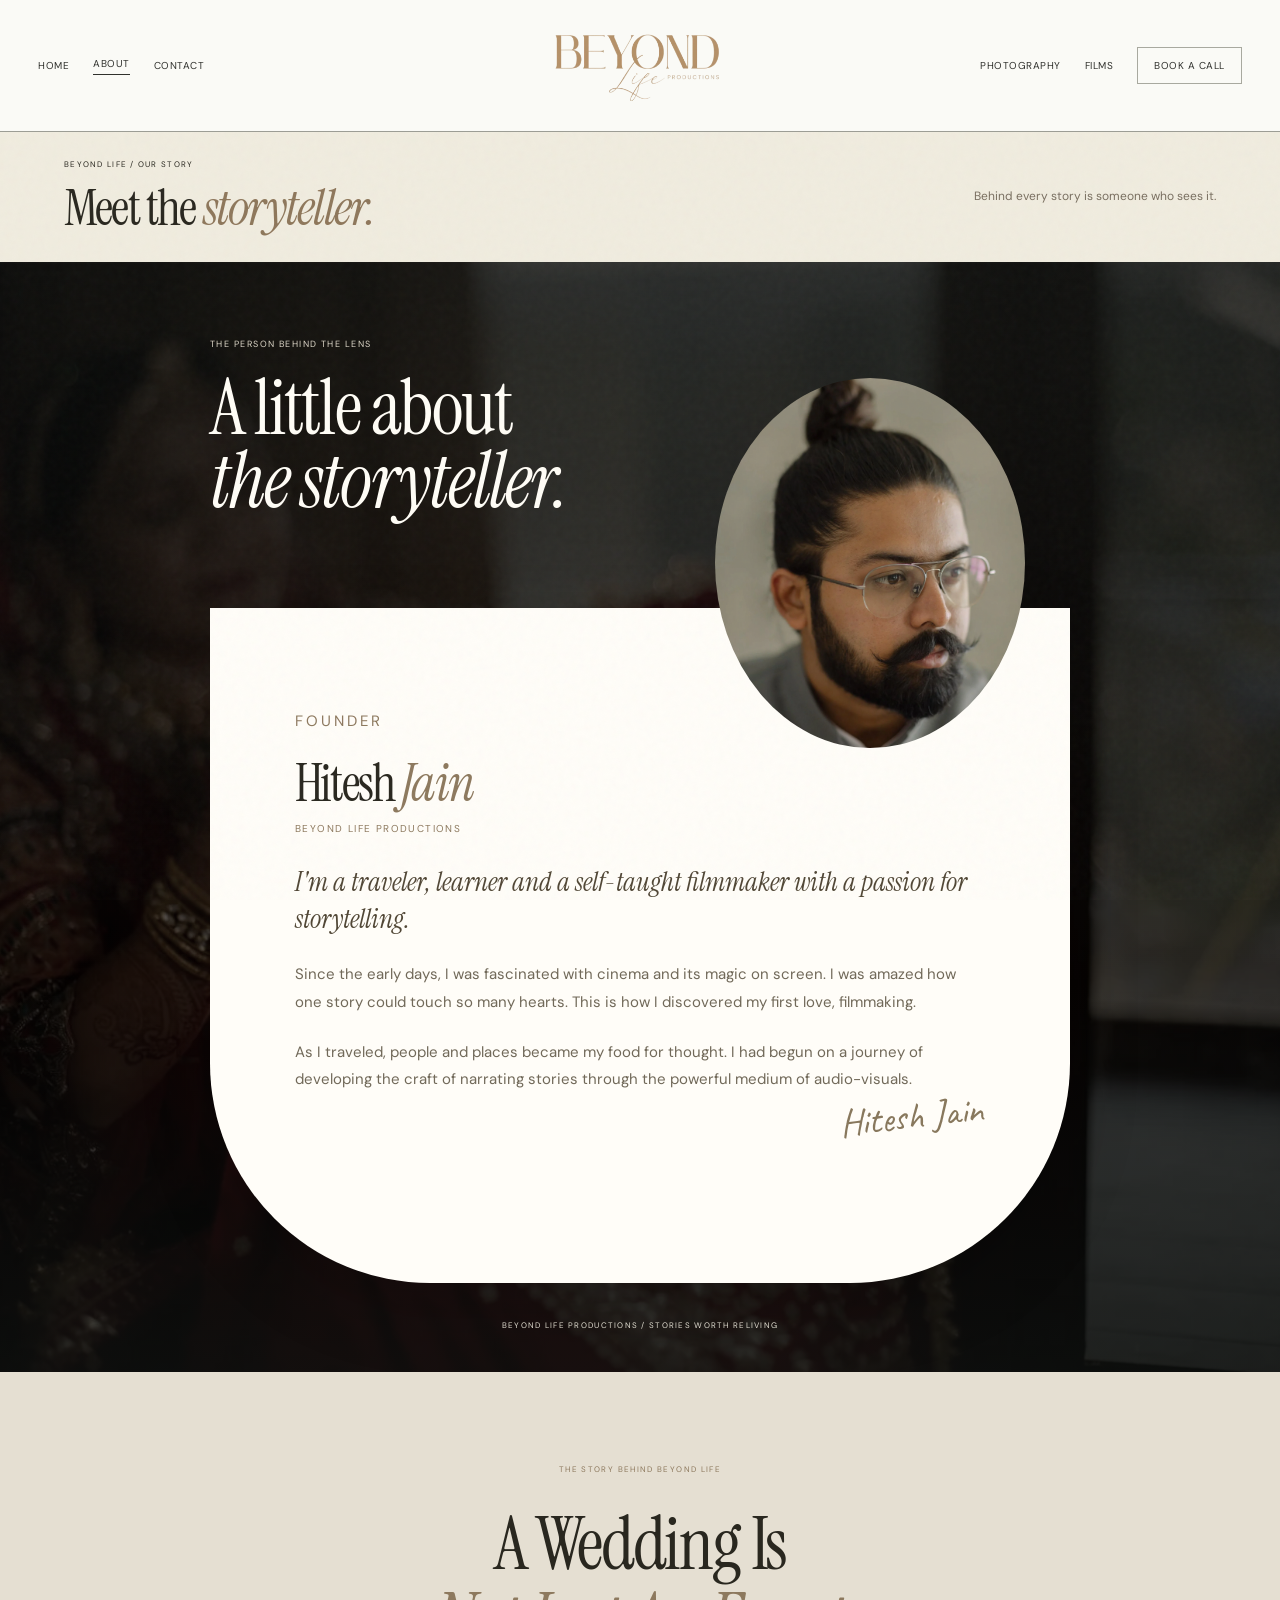
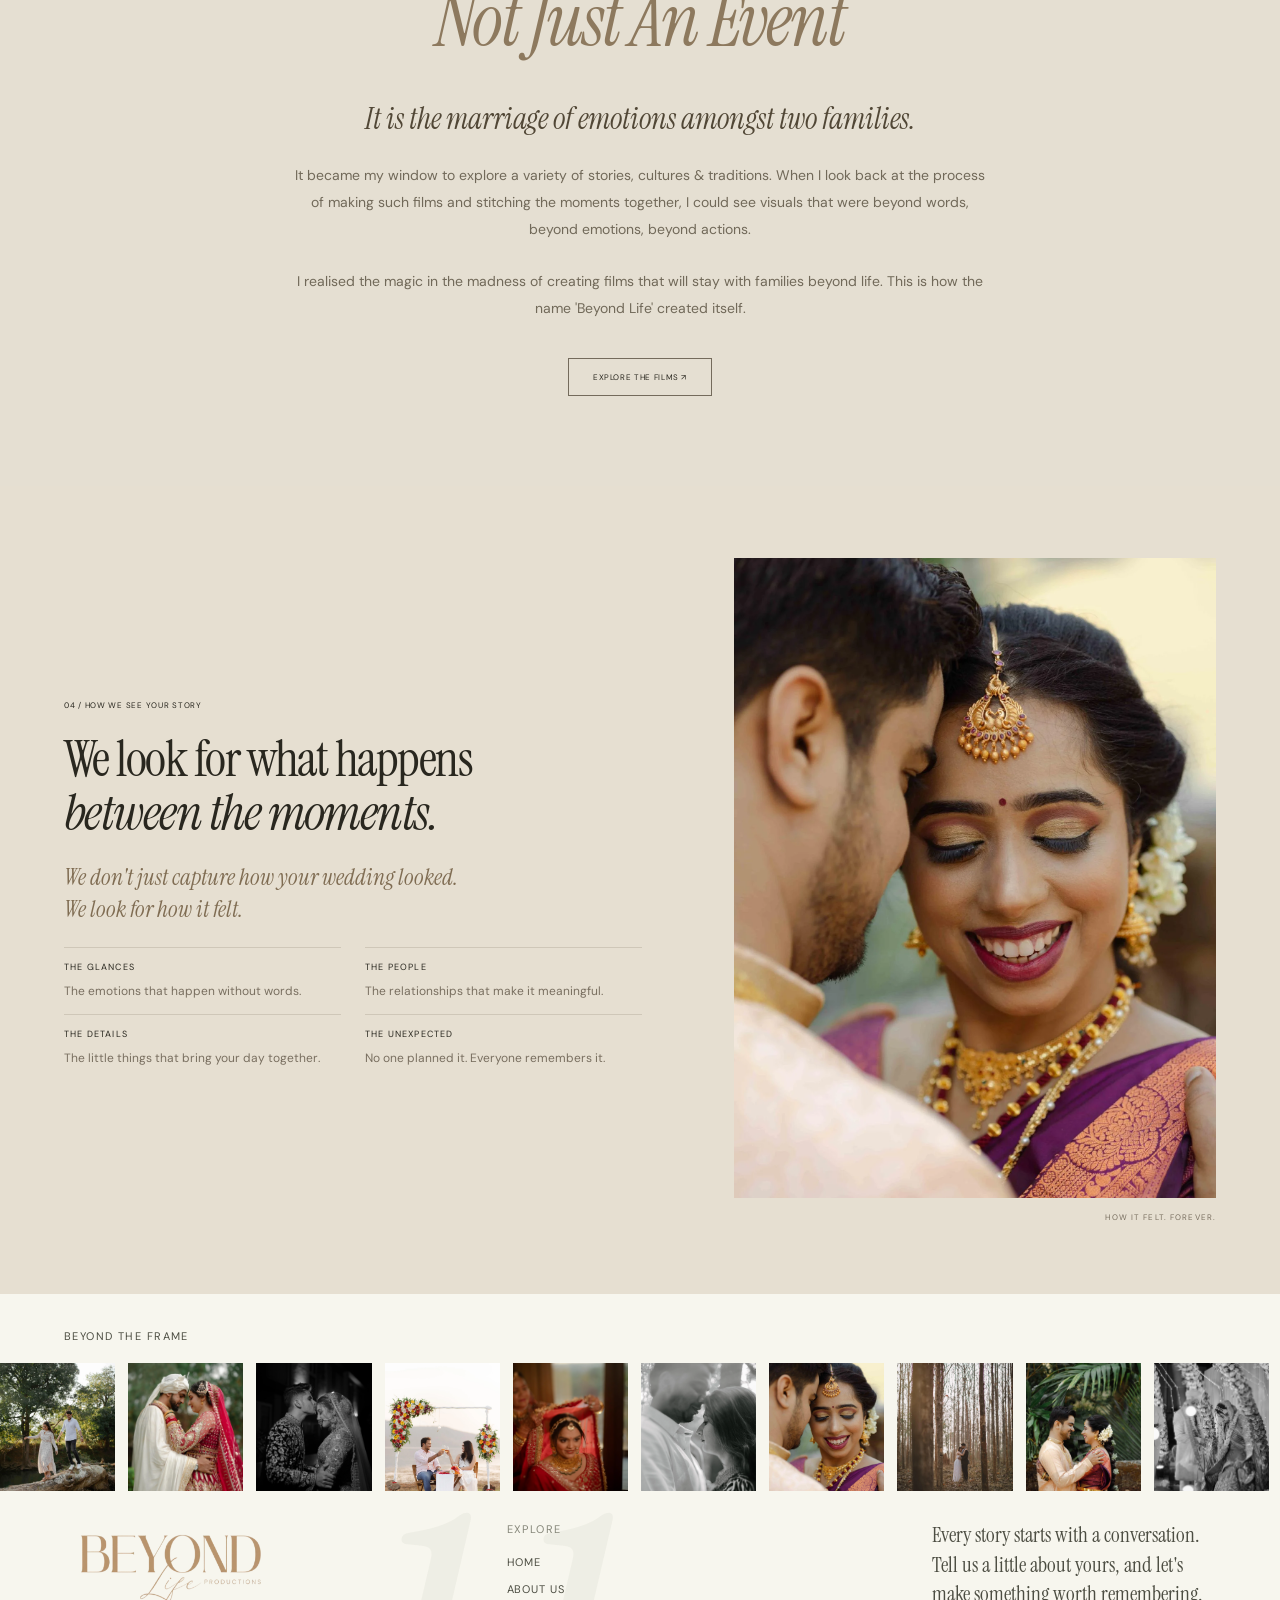
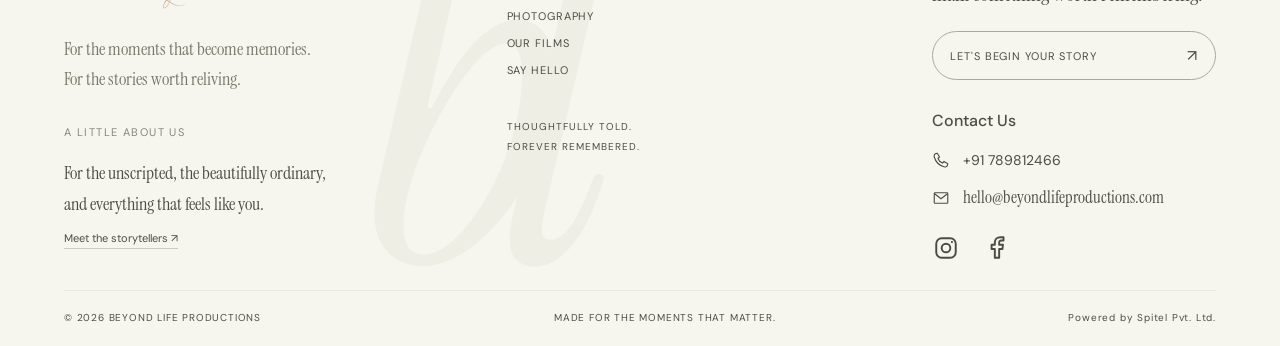
==== about.html @ a57c636e "fv" ====
<!DOCTYPE html>
<html lang="en">
<head>
<meta charset="UTF-8" /><meta name="viewport" content="width=device-width, initial-scale=1" />
<meta name="theme-color" content="#f0ecdf" /><meta name="description" content="Beyond Life Productions. Intimate wedding stories, told with intention. Wedding photography and films for stories worth reliving." />
<title>About Us — Beyond Life</title>
<link rel="preconnect" href="https://fonts.googleapis.com" /><link rel="preconnect" href="https://fonts.gstatic.com" crossorigin />
<link href="https://fonts.googleapis.com/css2?family=DM+Sans:wght@400;500;600&family=Instrument+Serif:ital@0;1&family=Caveat:wght@400;500&display=swap" rel="stylesheet" />
<link rel="icon" href="assets/images/logo.webp" /><link rel="stylesheet" href="styles.css?v=about-restored-1" />
<link rel="stylesheet" href="header.css?v=1" />
</head>
<body class="interior-page" data-page="about.html"><a class="skip-link" href="#main">Skip to content</a><header class="site-header editorial-header" id="header"><nav class="header-links header-links-left" aria-label="Main navigation"><a href="index.html">HOME</a><a href="about.html" aria-current="page">ABOUT</a><a href="contact.html">CONTACT</a></nav><a class="wordmark" href="index.html" aria-label="Beyond Life home"><img class="home-logo" src="assets/images/logo.webp" width="1536" height="650" alt="Beyond Life Productions" /></a><nav class="header-links header-links-right" aria-label="Portfolio navigation"><a href="photography.html">PHOTOGRAPHY</a><a href="films.html">FILMS</a><a class="home-book-call" href="contact.html">BOOK A CALL</a></nav><button class="menu-toggle" id="menuToggle" type="button" aria-expanded="false" aria-controls="mobileMenu">MENU</button></header><div class="menu-panel" id="mobileMenu" inert><nav aria-label="Main navigation"><a href="index.html">Home <span>01</span></a><a href="about.html" aria-current="page">About us <span>02</span></a><a href="photography.html">Photography <span>03</span></a><a href="films.html">Films <span>04</span></a><a href="contact.html">Let's begin <span>05</span></a></nav><p>FOR STORIES WORTH RELIVING.</p></div><main id="main"><section class="interior-heading"><p class="micro">BEYOND LIFE / OUR STORY</p><h1>Meet the <em>storyteller.</em></h1><p>Behind every story is someone who sees it.</p></section><section class="founder-profile founder-letter" id="founder" aria-labelledby="founder-name"><div class="founder-letter-heading"><p class="micro">THE PERSON BEHIND THE LENS</p><p class="founder-letter-title">A little about<br /><em>the storyteller.</em></p></div><div class="founder-letter-card"><figure class="founder-portrait"><img src="assets/images/hitesh-jain.webp" width="1600" height="2400" alt="Hitesh Jain, founder of Beyond Life Productions" loading="lazy" /><figcaption>HITESH JAIN / FOUNDER</figcaption></figure><div class="founder-biography"><p class="micro">FOUNDER</p><h2 id="founder-name">Hitesh <em>Jain</em></h2><p class="founder-company">Beyond Life Productions</p><p class="founder-introduction">I'm a traveler, learner and a self-taught filmmaker with a passion for storytelling.</p><p>Since the early days, I was fascinated with cinema and its magic on screen. I was amazed how one story could touch so many hearts. This is how I discovered my first love, filmmaking.</p><p>As I traveled, people and places became my food for thought. I had begun on a journey of developing the craft of narrating stories through the powerful medium of audio-visuals.</p></div><span class="founder-letter-signature" aria-hidden="true">Hitesh Jain</span></div><p class="founder-letter-footnote">BEYOND LIFE PRODUCTIONS / STORIES WORTH RELIVING</p></section><section class="founder-origin" aria-labelledby="founder-origin-title"><p class="micro">THE STORY BEHIND BEYOND LIFE</p><h2 id="founder-origin-title">A Wedding Is<br /><em>Not Just An Event</em></h2><div><p class="origin-lead">It is the marriage of emotions amongst two families.</p><p>It became my window to explore a variety of stories, cultures &amp; traditions. When I look back at the process of making such films and stitching the moments together, I could see visuals that were beyond words, beyond emotions, beyond actions.</p><p>I realised the magic in the madness of creating films that will stay with families beyond life. This is how the name 'Beyond Life' created itself.</p><a class="outline-button" href="films.html">EXPLORE THE FILMS ↗</a></div></section><section class="story-perspective" id="experience" aria-labelledby="perspective-title"><div id="about" class="perspective-anchor"></div><div class="perspective-copy"><p class="micro">04 / HOW WE SEE YOUR STORY</p><h2 id="perspective-title">We look for what happens<br /><em>between the moments.</em></h2><p class="perspective-statement">We don't just capture how your wedding looked.<br />We look for how it felt.</p><dl><div><dt>THE GLANCES</dt><dd>The emotions that happen without words.</dd></div><div><dt>THE PEOPLE</dt><dd>The relationships that make it meaningful.</dd></div><div><dt>THE DETAILS</dt><dd>The little things that bring your day together.</dd></div><div><dt>THE UNEXPECTED</dt><dd>No one planned it. Everyone remembers it.</dd></div></dl></div><figure><img src="assets/images/homepage-gallery/photo2.webp" alt="A bride smiling as her partner leans close" loading="lazy" /><figcaption>HOW IT FELT. FOREVER.</figcaption></figure></section></main><footer class="reference-footer"><section class="footer-photo-journal" aria-label="Our photo journal"><p class="footer-eyebrow">BEYOND THE FRAME</p><div class="footer-photo-strip"><div class="footer-photo-track"><div class="footer-photo-group"><a href="photography.html" aria-label="Explore wedding photograph 1"><img src="assets/images/homepage-gallery/photo4.webp" alt="" loading="lazy" width="180" height="220" /></a><a href="photography.html" aria-label="Explore wedding photograph 2"><img src="assets/images/homepage-gallery/photo3.webp" alt="" loading="lazy" width="180" height="220" /></a><a href="photography.html" aria-label="Explore wedding photograph 3"><img src="assets/images/homepage-gallery/photo14.webp" alt="" loading="lazy" width="180" height="220" /></a><a href="photography.html" aria-label="Explore wedding photograph 4"><img src="assets/images/homepage-gallery/photo7.webp" alt="" loading="lazy" width="180" height="220" /></a><a href="photography.html" aria-label="Explore wedding photograph 5"><img src="assets/images/homepage-gallery/photo13.webp" alt="" loading="lazy" width="180" height="220" /></a><a href="photography.html" aria-label="Explore wedding photograph 6"><img src="assets/images/homepage-gallery/photo12.webp" alt="" loading="lazy" width="180" height="220" /></a><a href="photography.html" aria-label="Explore wedding photograph 7"><img src="assets/images/homepage-gallery/photo2.webp" alt="" loading="lazy" width="180" height="220" /></a><a href="photography.html" aria-label="Explore wedding photograph 8"><img src="assets/images/homepage-gallery/photo5.webp" alt="" loading="lazy" width="180" height="220" /></a><a href="photography.html" aria-label="Explore wedding photograph 9"><img src="assets/images/homepage-gallery/photo9.webp" alt="" loading="lazy" width="180" height="220" /></a><a href="photography.html" aria-label="Explore wedding photograph 10"><img src="assets/images/homepage-gallery/photo10.webp" alt="" loading="lazy" width="180" height="220" /></a><a href="photography.html" aria-label="Explore wedding photograph 11"><img src="assets/images/homepage-gallery/photo6.webp" alt="" loading="lazy" width="180" height="220" /></a><a href="photography.html" aria-label="Explore wedding photograph 12"><img src="assets/images/homepage-gallery/photo11.webp" alt="" loading="lazy" width="180" height="220" /></a></div><div class="footer-photo-group" aria-hidden="true"><span><img src="assets/images/homepage-gallery/photo4.webp" alt="" loading="lazy" width="180" height="220" /></span><span><img src="assets/images/homepage-gallery/photo3.webp" alt="" loading="lazy" width="180" height="220" /></span><span><img src="assets/images/homepage-gallery/photo14.webp" alt="" loading="lazy" width="180" height="220" /></span><span><img src="assets/images/homepage-gallery/photo7.webp" alt="" loading="lazy" width="180" height="220" /></span><span><img src="assets/images/homepage-gallery/photo13.webp" alt="" loading="lazy" width="180" height="220" /></span><span><img src="assets/images/homepage-gallery/photo12.webp" alt="" loading="lazy" width="180" height="220" /></span><span><img src="assets/images/homepage-gallery/photo2.webp" alt="" loading="lazy" width="180" height="220" /></span><span><img src="assets/images/homepage-gallery/photo5.webp" alt="" loading="lazy" width="180" height="220" /></span><span><img src="assets/images/homepage-gallery/photo9.webp" alt="" loading="lazy" width="180" height="220" /></span><span><img src="assets/images/homepage-gallery/photo10.webp" alt="" loading="lazy" width="180" height="220" /></span><span><img src="assets/images/homepage-gallery/photo6.webp" alt="" loading="lazy" width="180" height="220" /></span><span><img src="assets/images/homepage-gallery/photo11.webp" alt="" loading="lazy" width="180" height="220" /></span></div></div></div></section><div class="footer-editorial"><span class="footer-watermark" aria-hidden="true">bl</span><div class="footer-notes"><div class="footer-logo-block"><a href="index.html" aria-label="Beyond Life Productions home"><img src="assets/images/logo.webp" width="1536" height="650" alt="Beyond Life Productions" loading="lazy" /></a><p>For the moments that become memories.<br />For the stories worth reliving.</p></div><section><h2>A LITTLE ABOUT US</h2><p>For the unscripted, the beautifully ordinary,<br />and everything that feels like you.</p><a href="about.html">Meet the storytellers &#8599;</a></section></div><nav class="footer-directory" aria-label="Footer navigation"><h2>EXPLORE</h2><a href="index.html">HOME</a><a href="about.html">ABOUT US</a><a href="photography.html">PHOTOGRAPHY</a><a href="films.html">OUR FILMS</a><a href="contact.html">SAY HELLO</a><p>THOUGHTFULLY TOLD.<br />FOREVER REMEMBERED.</p></nav><div class="footer-invitation"><p>Every story starts with a conversation.<br />Tell us a little about yours, and let's<br />make something worth remembering.</p><a class="footer-contact-pill" href="contact.html#enquiry">LET'S BEGIN YOUR STORY <span aria-hidden="true">&#8599;</span></a><section class="footer-contact-details" aria-labelledby="footer-contact-title"><h2 id="footer-contact-title">Contact Us</h2><a class="footer-contact-row" href="tel:+91789812466"><svg viewBox="0 0 24 24" fill="none" stroke="currentColor" stroke-width="1.5" aria-hidden="true"><path d="m7 3 3 5-2 2c1 3 3 5 6 6l2-2 5 3c0 3-2 5-5 4C9 19 5 15 3 8 2 5 4 3 7 3Z"/></svg><span>+91 789812466</span></a><a class="footer-contact-row" href="mailto:hello@beyondlifeproductions.com"><svg viewBox="0 0 24 24" fill="none" stroke="currentColor" stroke-width="1.5" aria-hidden="true"><rect x="3" y="5" width="18" height="14" rx="1"/><path d="m3 6 9 7 9-7"/></svg><span>hello@beyondlifeproductions.com</span></a><div class="footer-socials"><a href="https://www.instagram.com/beyondlifeproductions/" target="_blank" rel="noopener noreferrer" aria-label="Beyond Life Productions on Instagram"><svg viewBox="0 0 24 24" fill="none" stroke="currentColor" stroke-width="1.8" aria-hidden="true"><rect x="3" y="3" width="18" height="18" rx="5"/><circle cx="12" cy="12" r="4"/><circle cx="17.5" cy="6.5" r="1" fill="currentColor" stroke="none"/></svg></a><a href="https://www.facebook.com/" target="_blank" rel="noopener noreferrer" aria-label="Facebook ? placeholder link" title="Facebook profile coming soon"><svg viewBox="0 0 24 24" fill="none" stroke="currentColor" stroke-width="1.8" stroke-linejoin="round" aria-hidden="true"><path d="M14 21v-8h3l.5-4H14V7c0-1 .5-2 2-2h2V2h-3c-3 0-5 2-5 5v2H7v4h3v8Z"/></svg></a></div></section></div></div><div class="footer-bottom"><span>&copy; <span id="year"></span> BEYOND LIFE PRODUCTIONS</span><span>MADE FOR THE MOMENTS THAT MATTER.</span><a href="https://spitel.com">Powered by Spitel Pvt. Ltd.</a></div></footer><noscript><style>.cinema-intro{display:none}body.intro-playing{overflow:auto}body.intro-playing .editorial-home{filter:none;transform:none}</style></noscript><script src="script.js?v=about-restored-1"></script></body></html>
---- styles.css ----
:root{--paper:#f0ecdf;--ink:#29271f;--brown:#241a13;--serif:'Instrument Serif',Georgia,serif;--sans:'DM Sans',Arial,sans-serif}*{box-sizing:border-box}html{scroll-behavior:smooth;scroll-padding-top:75px}body{margin:0;background:var(--paper);color:var(--ink);font-family:var(--sans);-webkit-font-smoothing:antialiased}body:after{content:'';position:fixed;inset:0;z-index:20;pointer-events:none;opacity:.15;background-image:url("data:image/svg+xml,%3Csvg viewBox='0 0 180 180' xmlns='http://www.w3.org/2000/svg'%3E%3Cfilter id='noise'%3E%3CfeTurbulence type='fractalNoise' baseFrequency='.75' numOctaves='3' stitchTiles='stitch'/%3E%3C/filter%3E%3Cpath fill='%237e7049' opacity='.2' filter='url(%23noise)' d='M0 0h180v180H0z'/%3E%3C/svg%3E")}a{color:inherit;text-decoration:none}button{font:inherit;color:inherit;cursor:pointer}img{display:block;width:100%;object-fit:cover}figure{margin:0}h1,h2,h3,h4,p{margin-top:0}h1,h2,h3,h4{font-weight:400}button,a,summary{-webkit-tap-highlight-color:transparent}a:focus-visible,button:focus-visible,summary:focus-visible{outline:2px solid currentColor;outline-offset:6px}::selection{background:#30261f;color:var(--paper)}.micro,.small-caps{font-size:10px;line-height:1.7;letter-spacing:.09em}.skip-link{position:fixed;top:-80px;left:20px;padding:15px;background:var(--ink);color:var(--paper);z-index:120}.skip-link:focus{top:15px}.site-header{height:118px;padding:0 3%;display:grid;grid-template-columns:1fr auto 1fr;align-items:center;position:relative;z-index:60}.location{font-size:9px;line-height:1.6;letter-spacing:.06em;justify-self:start}.wordmark{font:clamp(35px,4.8vw,74px)/.86 var(--serif);letter-spacing:-.055em;text-align:center;white-space:nowrap}.wordmark span{display:block;font:8px var(--sans);letter-spacing:.4em;margin-top:9px}.menu-toggle{position:fixed;right:3%;top:43px;z-index:100;border:1px solid #6c655b;border-radius:50%;padding:9px 15px;font-size:9px;line-height:1;background:var(--paper);transition:color .3s,background .3s}.menu-toggle:hover{background:var(--ink);color:var(--paper)}.menu-panel{position:fixed;inset:0;background:var(--paper);z-index:90;display:flex;flex-direction:column;justify-content:center;padding:8vh 15%;visibility:hidden;opacity:0;transform:translateY(-20px);transition:opacity .4s,transform .4s,visibility .4s}.menu-panel.open{visibility:visible;opacity:1;transform:none}body.menu-open{overflow:hidden}.menu-panel nav{display:flex;flex-direction:column}.menu-panel nav a{font:clamp(32px,5vw,70px)/1.3 var(--serif);border-bottom:1px solid #29271f30;display:flex;justify-content:space-between;padding:7px 0}.menu-panel nav span{font:10px var(--sans);align-self:center}.menu-panel>p{font-size:9px;letter-spacing:.15em;margin-top:35px}.opening{padding:0 6%}.hero-pair{display:grid;grid-template-columns:1fr 1fr;gap:16px}.hero-pair figure{height:37vw;overflow:hidden;background:#d6d0be}.hero-pair img{height:100%}.hero-pair figure:first-child img{object-position:center 50%}.hero-pair figure:last-child img{object-position:center 34%}.hero-caption{display:flex;justify-content:space-between;align-items:end;padding-top:25px}.hero-caption .micro{margin-bottom:12px;font-size:9px}.hero-caption h1{font:clamp(32px,3.4vw,54px)/1.02 var(--serif);letter-spacing:-.04em;margin:0}.image-pause{font-size:8px;letter-spacing:.05em;background:none;border:0;border-bottom:1px solid #29271f60;padding:8px 0;display:flex;gap:18px;align-items:center}.image-pause span{font-size:13px}.feeling{height:1150px;max-height:100vw;min-height:850px;position:relative;padding:0 6%;overflow:hidden}.scattered-top{position:relative;height:40%}.float-image{position:absolute;width:13%;will-change:transform}.float-one{width:10%;height:170px;left:0;top:210px}.float-two{width:14%;height:185px;left:24%;top:105px}.float-three{width:14%;height:180px;left:62%;top:145px}.feeling-heading{position:absolute;top:42%;left:14%}.feeling-heading .micro{font-size:8px;margin-bottom:14px}.feeling h2{font:clamp(32px,3vw,48px)/1 var(--serif);letter-spacing:-.03em;margin-bottom:24px}.small-caps{font-size:10px;line-height:1.9;letter-spacing:.07em}.float-four{width:14%;height:190px;right:12%;top:44%}.feeling-bottom{position:absolute;left:14%;right:14%;bottom:9%;display:grid;grid-template-columns:1.1fr 1fr;gap:6%;align-items:end}.small-pair{display:grid;grid-template-columns:1fr 1fr;gap:20px}.small-pair img{height:230px}.feeling-note{font-size:12px;line-height:1.9;padding-bottom:4px}.underlined{display:inline-block;font-size:8px;letter-spacing:.09em;border-bottom:1px solid;padding:0 0 7px;margin-top:15px}.experience{height:100svh;min-height:780px;max-height:1100px;background:var(--brown);color:var(--paper);position:relative;isolation:isolate;overflow:hidden;display:grid;place-items:center}.experience-copy{z-index:2;text-align:center;margin-top:-60px}.experience h2{font:clamp(55px,6vw,96px)/.9 var(--serif);letter-spacing:-.025em;margin:0 0 28px}.experience h2 em{font-size:.57em;line-height:1.2;letter-spacing:-.03em;font-weight:400}.service-list{list-style:none;counter-reset:services;padding:0;margin:0 0 32px}.service-list li{counter-increment:services;font-size:9px;letter-spacing:.09em;line-height:2.5}.service-list li:before{content:'(0' counter(services) ') ';color:#bdb4a4}.outline-button{display:inline-block;border:1px solid #746b5c;padding:13px 24px;font-size:8px;letter-spacing:.08em;transition:background .25s,color .25s}.outline-button:hover{background:var(--ink);color:var(--paper)}.outline-button.light{border-color:#ab9f89;color:var(--paper)}.outline-button.light:hover{background:var(--paper);color:var(--brown)}.floating-photos{position:absolute;inset:0;z-index:1;pointer-events:none}.tile{position:absolute;will-change:transform;animation:float 9s ease-in-out infinite alternate;box-shadow:0 2px 8px #0002}.tile-one{width:17%;height:28%;left:5%;top:14%;--tilt:0deg}.tile-two{width:16%;height:30%;right:5%;top:47%;animation-delay:-3s}.tile-three{width:10%;height:20%;left:41%;top:77%;animation-delay:-5s}.tile-four{width:14%;height:20%;right:3%;top:4%;animation-delay:-2s}.tile-five{width:16%;height:23%;left:12%;top:86%;animation-delay:-6s}.tile-six{width:9%;height:16%;right:28%;top:-8%;animation-delay:-4s}@keyframes float{from{translate:0 -15px}to{translate:0 20px}}.artist{padding:120px 14% 90px}.artist h2{font:clamp(55px,6.5vw,100px)/.9 var(--serif);letter-spacing:-.045em;position:relative;z-index:2;margin:0 0 0}.artist h2 span{display:block;margin-left:11%}.artist-layout{display:grid;grid-template-columns:1fr 1.4fr;gap:8%;margin-top:-20px;align-items:start}.artist-copy{padding-top:105px}.artist-copy h3{font:italic 30px/1.15 var(--serif);letter-spacing:-.02em;margin-bottom:20px}.artist-copy>p,.artist-copy details p{font-size:11px;line-height:1.9;max-width:325px}.artist-copy .outline-button{margin-top:12px}.artist-pair{display:grid;grid-template-columns:1fr 1fr;gap:14px}.artist-pair img{height:330px;border:1px solid #a9a494;object-position:50% 35%}.artist-pair .micro{grid-column:1/-1;font-size:7px;margin-top:2px}.sample-note{font-size:9px!important;line-height:1.7;opacity:.6;letter-spacing:.025em}details{border-top:1px solid #29271f40;margin-top:25px}summary{padding:18px 0;font-size:9px;letter-spacing:.08em;cursor:pointer;display:flex;justify-content:space-between;gap:20px;list-style:none}summary::-webkit-details-marker{display:none}summary span{font-size:17px;line-height:1}details[open]>summary span{transform:rotate(45deg)}details h4{font:28px var(--serif);margin:10px 0 20px}.journal{padding:50px 5% 85px}.journal-heading{display:flex;align-items:end;justify-content:space-between;gap:25px;margin-bottom:40px}.journal-heading h2{font:42px var(--serif);margin:0;letter-spacing:-.03em}.journal-heading .micro{max-width:150px;margin:0;font-size:8px}.journal-heading .underlined{margin:0}.journal-grid{display:grid;grid-template-columns:1fr 1fr 2fr;gap:28px}.journal-card{display:block}.journal-card img{height:320px;transition:filter .4s;object-position:center 42%}.journal-card:hover img{filter:brightness(.88)}.journal-card span{font-size:8px;letter-spacing:.04em;display:block;margin-top:17px;line-height:1.7}.journal-card-wide{margin-left:12%}.story-details{display:grid;grid-template-columns:1fr 1fr 2fr;gap:28px}.story-details details>img{max-height:450px;object-fit:contain}.story-details p,.films>p{font-size:12px;line-height:1.8}.story-gallery{display:grid;grid-template-columns:1fr 1fr;gap:12px}.story-gallery img{height:260px}.film-grid{display:grid;grid-template-columns:repeat(3,1fr);gap:24px}.film-grid img{height:300px}.film-grid figcaption{font-size:9px;margin-top:15px;letter-spacing:.08em}.closing-image{position:relative;height:75vw;max-height:900px;min-height:550px;display:grid;place-items:center;isolation:isolate;text-align:center;color:var(--paper);overflow:hidden}.closing-image>img{position:absolute;inset:0;height:100%;z-index:-2;object-position:center 55%}.closing-image:after{content:'';position:absolute;inset:0;background:#1119;z-index:-1}.closing-image h2{font:clamp(50px,7vw,112px)/1 var(--serif);letter-spacing:-.04em;margin:25px 0 15px}.closing-image div>p:last-child{font:italic 31px var(--serif)}.kind-words{text-align:center;padding:100px 6% 75px}.kind-words blockquote{font:clamp(29px,3.3vw,51px)/1.2 var(--serif);letter-spacing:-.02em;margin:35px 0}.kind-words>.micro{font-size:8px}.contact{text-align:center;padding:60px 6% 110px}.contact>.micro{font-size:8px}.contact h2{font:clamp(66px,7.5vw,118px)/.9 var(--serif);letter-spacing:-.04em;margin:35px 0}.contact h2 em{font-weight:400}.contact .sample-note{margin:20px 0 0}footer{padding:40px 4% 25px;border-top:1px solid #29271f35}.footer-wordmark{font:clamp(70px,15.8vw,260px)/.85 var(--serif);letter-spacing:-.06em;display:block;text-align:center;white-space:nowrap}footer>div{display:flex;justify-content:space-between;align-items:center;margin-top:45px;font-size:8px;letter-spacing:.06em}footer button{background:none;border:0;border-bottom:1px solid #29271f80;font-size:8px;padding:5px 0}body.motion-paused .tile{animation-play-state:paused}body.motion-paused [data-drift]{transform:none!important}
@media(min-width:1800px){.opening,.feeling,.artist,.journal{max-width:1800px;margin-inline:auto}.hero-pair figure{height:650px}}
@media(max-width:1000px){.site-header{height:100px}.menu-toggle{top:34px}.hero-pair{gap:10px}.feeling{min-height:760px}.float-one{top:130px;height:130px}.float-two{top:70px;height:140px}.float-three{top:110px;height:140px}.float-four{height:150px}.feeling-bottom{left:10%;right:10%;gap:6%}.small-pair img{height:180px}.experience{min-height:650px}.artist{padding:90px 10% 60px}.artist-pair img{height:260px}.artist-copy{padding-top:75px}.artist-copy h3{font-size:25px}.journal-card img{height:250px}.journal-heading h2{font-size:34px}.journal-grid,.story-details{gap:18px}.journal-card-wide{margin-left:7%}}
@media(max-width:600px){html{scroll-padding-top:60px}.site-header{height:105px;padding:0 5%;grid-template-columns:1fr auto 1fr}.location{font-size:6px;letter-spacing:0}.wordmark{font-size:36px}.wordmark span{font-size:6px;letter-spacing:.22em}.menu-toggle{top:39px;right:5%;font-size:7px;padding:8px 10px}.opening{padding:0 5%}.hero-pair{gap:8px}.hero-pair figure{height:65vw}.hero-pair figure:first-child img{object-position:48% center}.hero-caption{padding-top:20px;align-items:start}.hero-caption .micro{font-size:6px;letter-spacing:.04em;max-width:220px;margin-bottom:10px}.hero-caption h1{font-size:32px}.image-pause{font-size:0;gap:0;padding:6px;margin-top:17px}.image-pause span{font-size:15px}.feeling{height:950px;max-height:none;min-height:0;padding:0 5%}.scattered-top{height:34%}.float-one{width:20%;height:115px;top:100px}.float-two{width:23%;height:125px;left:34%;top:50px}.float-three{width:20%;height:110px;left:auto;right:0;top:160px}.feeling-heading{top:34%;left:9%;max-width:75%}.feeling h2{font-size:36px;margin-bottom:18px}.feeling-heading .micro{font-size:7px}.small-caps{font-size:8px;line-height:1.9}.float-four{width:23%;height:130px;right:9%;top:53%}.feeling-bottom{left:9%;right:9%;bottom:5%;grid-template-columns:1fr;gap:20px}.small-pair{width:62%;gap:10px}.small-pair img{height:145px}.feeling-note{font-size:11px;max-width:280px}.feeling-note p{margin-bottom:0}.underlined{font-size:7px}.experience{height:760px;min-height:0}.experience-copy{margin-top:-30px}.experience h2{font-size:55px}.experience h2 em{font-size:.51em}.service-list li{font-size:8px}.tile-one{width:25%;height:20%;left:5%;top:4%}.tile-two{width:24%;height:20%;right:4%;top:73%}.tile-three{width:16%;height:14%;left:40%;top:86%}.tile-four{width:20%;height:13%;top:12%;right:5%}.tile-five{width:24%;height:16%;left:5%;top:76%}.tile-six{width:13%;height:12%;right:36%;top:-5%}.artist{padding:80px 8% 35px}.artist h2{font-size:50px}.artist h2 span{margin-left:10%;font-size:43px}.artist-layout{grid-template-columns:1fr;margin-top:30px;gap:28px}.artist-copy{padding-top:0;order:2}.artist-pair{order:1;gap:10px}.artist-pair img{height:240px}.artist-copy h3{font-size:30px}.artist-copy>p{max-width:100%;font-size:12px}.artist-pair .micro{font-size:6px}.journal{padding:45px 8% 55px}.journal-heading{flex-wrap:wrap;gap:15px;margin-bottom:25px}.journal-heading .micro{max-width:none;flex:0 0 100%;font-size:7px}.journal-heading h2{font-size:32px}.journal-heading .underlined{font-size:6px}.journal-grid{grid-template-columns:1fr 1fr;gap:24px 14px}.journal-card img{height:230px}.journal-card-wide{grid-column:1/-1;margin:0}.journal-card-wide img{height:290px}.journal-card span{font-size:7px;margin-top:10px}.story-details{display:block}.story-gallery img{height:240px}.film-grid{grid-template-columns:1fr;gap:25px}.film-grid img{height:320px}.closing-image{min-height:550px;height:80svh}.closing-image h2{font-size:48px}.closing-image .micro{font-size:7px}.closing-image div>p:last-child{font-size:26px}.kind-words{padding:70px 8% 45px}.kind-words blockquote{font-size:31px;margin:25px 0}.kind-words blockquote br{display:none}.contact{padding:40px 8% 80px}.contact>.micro{font-size:7px}.contact h2{font-size:75px}footer{padding:35px 5% 25px}.footer-wordmark{font-size:15vw}footer>div{flex-wrap:wrap;gap:20px;font-size:6px;margin-top:30px}footer button{font-size:6px}.menu-panel{padding:70px 10%}.menu-panel nav a{font-size:39px}}
@media(prefers-reduced-motion:reduce){html{scroll-behavior:auto}*,*:before,*:after{animation:none!important;transition:none!important}[data-drift]{transform:none!important}}
/* Details observed in the frame-by-frame reference review. */
.intro-collage{height:700px;position:relative;display:grid;place-items:center;overflow:hidden}.intro-collage>img{position:absolute;width:12%;height:180px;will-change:transform}.intro-collage .collage-a{left:0;top:200px;width:10%}.intro-collage .collage-b{left:22%;top:100px}.intro-collage .collage-c{right:26%;top:130px}.intro-collage .collage-d{right:4%;top:240px;width:11%;height:140px}.intro-collage .collage-e{left:36%;bottom:25px;width:13%;height:150px}.intro-collage>div{z-index:2;text-align:center;padding-top:90px}.intro-collage h2{font:clamp(30px,3.4vw,53px)/1.05 var(--serif);letter-spacing:-.025em;margin-bottom:22px}.intro-collage .micro{font-size:8px}.feeling{height:850px;min-height:700px}.scattered-top{height:26%}.float-one{top:25px;height:140px}.float-two{top:-60px;height:155px}.float-three{top:-20px;height:160px}.feeling-heading{top:32%}.float-four{top:32%}.feeling-bottom{bottom:9%}.experience-track{height:220svh;min-height:1700px;background:var(--brown)}.experience{position:sticky;top:0;height:100svh;min-height:600px;max-height:none}.testimonial-banner{height:480px;position:relative;isolation:isolate;display:grid;place-items:center;text-align:center;margin:30px 3% 0;overflow:hidden}.testimonial-banner>img{position:absolute;inset:0;height:100%;z-index:-2;filter:grayscale(1);object-position:center 40%}.testimonial-banner:after{content:'';position:absolute;inset:0;background:#f0ecdfba;z-index:-1}.testimonial-banner blockquote{font:italic 31px/1.2 var(--serif);margin:28px 0 25px}.testimonial-banner .micro{font-size:8px}.oval-label{border:1px solid #29271f80;display:inline-block;border-radius:50%;padding:16px 18px;font-size:8px;letter-spacing:.06em}.artist{padding-top:120px}.curated{height:570px;padding:30px 7% 0;display:grid;grid-template-columns:1fr .9fr 1fr;align-items:center;gap:4%;overflow:hidden}.curated-copy{text-align:center;z-index:2}.curated h2{font:clamp(40px,4.5vw,70px)/.93 var(--serif);letter-spacing:-.025em;margin-bottom:6px}.curated-copy>p{font:italic 28px var(--serif);margin-bottom:25px}.curated-images{position:relative;height:400px}.curated-images img{position:absolute;width:60%;height:230px}.curated-images.left img:nth-child(1){left:0;top:110px}.curated-images.left img:nth-child(2){right:0;top:30px;width:40%;height:150px}.curated-images.left img:nth-child(3){right:-8%;bottom:0;width:30%;height:130px}.curated-images.right img:nth-child(1){right:0;top:0;width:65%;height:240px}.curated-images.right img:nth-child(2){left:-8%;top:-25px;width:38%;height:150px}.curated-images.right img:nth-child(3){left:0;bottom:5%;width:45%;height:160px}.journal{padding-top:35px}.journal-heading{align-items:start}.journal-heading h2{order:-1}.journal-heading .micro{display:none}.journal-card-wide{margin-top:-65px}.closing-image{height:700px;min-height:550px}.closing-image div>p:last-of-type{font:italic 32px var(--serif);margin-top:-7px}.closing-image h2{font-size:clamp(55px,6vw,95px);margin-bottom:10px}.closing-image .outline-button{margin-top:15px}.photo-ribbon{display:grid;grid-template-columns:repeat(8,1fr);gap:7px;padding:10px 0 6px}.photo-ribbon img{height:150px}.footer-columns{display:grid;grid-template-columns:.8fr 1fr 1.2fr 1.5fr;margin:0;border-bottom:1px solid #29271f30;align-items:stretch}.footer-columns>div{padding:15px 30px 25px;border-left:1px solid #29271f30;display:flex;flex-direction:column;gap:12px}.footer-monogram{font:italic 85px var(--serif);letter-spacing:-.13em;align-self:center;padding-right:35px}.footer-columns h2{font:italic 17px var(--serif);margin:0 0 7px}.footer-columns a,.footer-columns span,.footer-columns p{font-size:8px;line-height:1.8;letter-spacing:.03em}.footer-columns span{font-size:6px;opacity:.6;max-width:150px}.footer-columns p{margin-bottom:0}.footer-bottom{margin-top:25px}footer{padding-top:10px}
@media(max-width:1000px){.intro-collage{height:600px}.intro-collage>img{height:140px}.curated{height:480px}.curated-images{height:340px}.curated-images img{height:200px}.testimonial-banner{height:370px}.footer-columns>div{padding-inline:18px}.footer-columns{grid-template-columns:.7fr 1fr 1.2fr 1.5fr}}
@media(max-width:600px){.intro-collage{height:600px}.intro-collage>div{padding:20px 8% 0}.intro-collage h2{font-size:31px}.intro-collage h2 br{display:none}.intro-collage .micro{font-size:6px}.intro-collage>img{width:21%;height:120px}.intro-collage .collage-a{width:17%;height:110px;top:130px}.intro-collage .collage-b{left:26%;top:45px;width:23%}.intro-collage .collage-c{top:80px;right:8%;width:24%}.intro-collage .collage-d{top:auto;bottom:45px;right:7%;width:22%;height:110px}.intro-collage .collage-e{bottom:25px;left:15%;width:21%;height:110px}.feeling{height:850px;min-height:0}.float-one{top:20px;height:100px}.float-two{top:-45px;height:110px}.float-three{top:35px;height:110px}.feeling-heading{top:25%;max-width:80%}.float-four{top:46%;height:120px}.feeling-bottom{bottom:4%}.experience-track{height:190svh;min-height:1400px}.experience{height:100svh;min-height:680px}.testimonial-banner{height:360px;margin:16px 4% 0}.testimonial-banner blockquote{font-size:27px;margin:20px 0}.testimonial-banner .sample-note{font-size:7px!important}.artist{padding-top:80px}.curated{height:520px;padding:0 6%;grid-template-columns:1fr 1.2fr 1fr;gap:0}.curated h2{font-size:35px}.curated-copy>p{font-size:22px}.curated .outline-button{font-size:6px;padding:10px 15px}.curated-images{height:420px}.curated-images img{height:150px;width:100%}.curated-images.left img:nth-child(1){width:95%;left:-20%;top:190px;height:160px}.curated-images.left img:nth-child(2){right:-30%;top:60px;width:85%;height:110px}.curated-images.left img:nth-child(3){right:-100%;bottom:5px;width:65%;height:95px}.curated-images.right img:nth-child(1){right:-15%;top:55px;width:90%;height:160px}.curated-images.right img:nth-child(2){left:-40%;top:0;width:65%;height:110px}.curated-images.right img:nth-child(3){left:10%;bottom:30px;width:100%;height:135px}.journal{padding-top:0}.journal-card-wide{margin-top:0}.journal-heading{align-items:center}.closing-image{height:600px;min-height:0}.closing-image h2{font-size:45px}.closing-image div>p:last-of-type{font-size:24px}.photo-ribbon{grid-template-columns:repeat(4,1fr);gap:5px;padding:7px 0}.photo-ribbon img{height:105px}.photo-ribbon img:nth-child(n+5){display:none}.footer-columns{grid-template-columns:1fr 1fr;gap:0}.footer-columns>div{padding:22px 12px;border-left:0;border-bottom:1px solid #29271f25}.footer-monogram{font-size:75px;padding:10px}.footer-columns>div:last-child{grid-column:1/-1}.footer-columns h2{font-size:20px}.footer-columns a,.footer-columns p{font-size:9px}.footer-columns span{font-size:7px}.footer-columns>div:last-child p br{display:none}.footer-bottom{gap:15px}footer{padding:0 5% 20px}}
@media(prefers-reduced-motion:reduce){.experience-track{height:auto;min-height:0}.experience{position:relative}.tile{translate:0 0}}

/* Supplied homepage logo, with its original proportions. */
.wordmark{display:block;line-height:0}.home-logo{width:230px;height:auto;object-fit:contain}
@media(max-width:600px){.home-logo{width:170px}}
/* A photograph and a handwritten note, kept together. */
.testimonial-keepsake{padding:85px 6% 55px;text-align:center;background:#eeeade;overflow:hidden}.keepsake-heading h2{font:clamp(38px,4vw,60px)/1.1 var(--serif);letter-spacing:-.025em;margin:18px 0 0}.keepsake-heading h2 em{font-weight:400}.keepsake-heading .micro{font-size:8px}.keepsake-scene{position:relative;width:450px;height:460px;max-width:100%;margin:50px auto 15px;perspective:1400px}.letter-sheet{position:absolute;inset:35px 55px 0 15px;border:1px solid #d5cfc0;border-radius:8px 5px 3px 4px;background:repeating-linear-gradient(0deg,transparent,transparent 27px,#c6bfa521 28px),#f8f4e9;box-shadow:0 3px 9px #372e1610;transform:rotate(3deg);display:flex;align-items:end;justify-content:center;padding:28px 24px 18px;text-align:left}.letter-sheet:before{content:'';position:absolute;inset:12px;border:1px solid #e1dacb;border-radius:4px}.letter-sheet>span{font:22px/1.13 'Caveat',cursive;color:#72634d;transform:rotate(-2deg);position:relative}.keepsake-card{position:absolute;left:54px;top:12px;width:350px;height:355px;padding:0;border:0;background:none;transform:rotate(-7deg);perspective:1400px;text-align:left;color:var(--ink)}.keepsake-rotator{position:relative;display:block;width:100%;height:100%;transform-style:preserve-3d;transition:transform 1.25s cubic-bezier(.35,.05,.2,1)}.keepsake-card.is-flipped .keepsake-rotator{transform:rotateY(180deg)}.keepsake-face{position:absolute;inset:0;display:flex;flex-direction:column;backface-visibility:hidden;-webkit-backface-visibility:hidden;background:#faf7ed;border:1px solid #d6d0c1;box-shadow:2px 6px 12px #241c1630;padding:12px 12px 0}.keepsake-front img{height:285px;object-fit:cover;filter:sepia(.2) contrast(.95);border:1px solid #47413320}.photo-inscription{font:23px 'Caveat',cursive;text-align:center;display:block;padding-top:10px;color:#554936}.keepsake-back{transform:rotateY(180deg);padding:26px 28px 22px;justify-content:space-between;background:repeating-linear-gradient(0deg,transparent,transparent 27px,#b6aa8d14 28px),#f7f1e2}.note-overline{font-size:7px;letter-spacing:.16em;color:#796c57}.handwritten-quote{font:27px/1.12 'Caveat',cursive;color:#544632;display:block;margin:14px 0}.note-signature{font:25px/1.1 'Caveat',cursive;display:block;color:#544632}.note-sample{font-size:6px;letter-spacing:.1em;opacity:.55;margin-top:15px}.paperclip{position:absolute;z-index:3;top:53px;left:6px;width:90px;height:27px;border:2px solid #8a8984;border-radius:20px;transform:rotate(-22deg);box-shadow:0 1px 2px #0002;pointer-events:none}.paperclip:after{content:'';position:absolute;left:8px;top:4px;right:-1px;height:13px;border:1px solid #aaa8a0;border-left:0;border-radius:0 20px 20px 0}.keepsake-turn{background:none;border:0;border-bottom:1px solid #29271f60;padding:10px 0;font-size:8px;letter-spacing:.08em}.testimonial-keepsake>.sample-note{margin:20px auto 0;max-width:360px;font-size:8px!important}.keepsake-card:focus-visible{outline-offset:12px}
@media(max-width:600px){.testimonial-keepsake{padding:65px 6% 45px}.keepsake-heading h2{font-size:37px}.keepsake-heading .micro{font-size:7px}.keepsake-scene{width:330px;height:370px;margin:35px auto 10px}.letter-sheet{inset:30px 25px 0 6px;padding:20px 16px 13px}.letter-sheet>span{font-size:18px}.keepsake-card{left:35px;width:270px;height:280px;top:12px}.keepsake-face{padding:9px 9px 0}.keepsake-front img{height:222px}.photo-inscription{font-size:20px;padding-top:8px}.keepsake-back{padding:20px 22px 17px}.handwritten-quote{font-size:23px;line-height:1.05;margin:12px 0}.note-signature{font-size:21px}.note-overline{font-size:6px}.note-sample{font-size:5px;margin-top:10px}.paperclip{width:70px;height:22px;top:42px;left:0}.paperclip:after{height:10px;top:4px}.keepsake-turn{font-size:7px}}
@media(max-width:360px){.keepsake-scene{width:295px}.keepsake-card{left:30px;width:245px}.handwritten-quote{font-size:21px}.keepsake-front img{height:222px}}
@media(prefers-reduced-motion:reduce){.keepsake-rotator{transition:none}}
/* The photography archive: four files with photographs tucked inside. */
.couple-archive{margin:0 -1%;padding:75px 5% 0;isolation:isolate;overflow:hidden;border-radius:3px;background:repeating-linear-gradient(91deg,#150c0826 0 2px,transparent 2px 8px,#b2824810 8px 10px,transparent 10px 17px),repeating-linear-gradient(88deg,transparent 0 25px,#180c0630 27px 31px,transparent 34px 70px),radial-gradient(ellipse at 48% 10%,#67462d,#382319 72%);box-shadow:inset 0 0 100px #10070060}.archive-intro{text-align:center;color:#eee8d9;padding-bottom:110px}.archive-intro .micro{font-size:8px;color:#c8b59c}.archive-intro h3{font:clamp(46px,5vw,76px)/1.05 var(--serif);letter-spacing:-.025em;margin:20px 0}.archive-intro h3 em{font-weight:400}.archive-intro>p:last-child{font:italic 23px var(--serif);color:#d4c6b4}.folder-stack{position:relative;margin:0 -7%;padding-top:15px}.couple-folder{display:block;position:relative;width:100%;height:205px;margin:0 0 -55px;padding:0;border:0;background:none;text-align:left;isolation:isolate;--folder:#d2cfc3;--tab-left:4%;--photo-left:68%;color:#514d43;transition:translate .3s}.couple-folder:last-child{margin-bottom:-5px}.folder-1{z-index:1;--folder:#d0cbbd}.folder-2{z-index:2;--folder:#dedbd1;--tab-left:49%;--photo-left:12%}.folder-3{z-index:3;--folder:#c9c8bf;--tab-left:4%;--photo-left:65%}.folder-4{z-index:4;--folder:#d5d1c5;--tab-left:49%;--photo-left:22%}.folder-face{position:absolute;inset:35px 0 0;background:linear-gradient(#ffffff25,transparent 35%),var(--folder);border-radius:9px 9px 0 0;box-shadow:0 -3px 8px #1b130f38,inset 0 2px 2px #fff9;z-index:2}.folder-tab{position:absolute;bottom:calc(100% - 2px);left:var(--tab-left);width:43%;height:58px;padding:19px 30px 0;background:var(--folder);border-radius:28px 28px 0 0;font:italic 27px/1 var(--serif);box-shadow:inset 0 2px 1px #fff7;white-space:nowrap}.folder-paper{position:absolute;inset:24px 12px 0;background:#faf8f1;border-radius:10px;box-shadow:0 -3px 7px #251a1320;transform:rotate(-.6deg);z-index:1}.folder-print{position:absolute;width:205px;height:240px;left:var(--photo-left);bottom:105px;padding:9px 9px 0;background:#fbf8ee;box-shadow:2px 4px 9px #120c0850;transform:rotate(9deg);z-index:0;transition:transform .35s}.folder-2 .folder-print{transform:rotate(-8deg)}.folder-3 .folder-print{transform:rotate(7deg)}.folder-4 .folder-print{transform:rotate(-10deg)}.folder-print img{height:195px;object-position:center 35%}.folder-print>span{display:block;text-align:center;font:19px 'Caveat',cursive;margin-top:5px}.folder-index{position:absolute;left:5%;top:37px;font-size:8px;letter-spacing:.13em;opacity:.65}.folder-open{position:absolute;right:5%;top:35px;font-size:9px;letter-spacing:.08em}.couple-folder:hover,.couple-folder:focus-visible{translate:0 -12px}.couple-folder:hover .folder-print{transform:rotate(2deg) translateY(-10px)}.couple-folder:focus-visible{outline-offset:-3px;outline-color:#64513c}.couple-gallery-dialog{width:min(1180px,94vw);max-height:92svh;padding:35px 4%;border:1px solid #bfb4a0;background:var(--paper);color:var(--ink);overscroll-behavior:contain;scrollbar-width:thin}.couple-gallery-dialog::backdrop{background:#1f160de0;backdrop-filter:blur(6px)}body.gallery-open{overflow:hidden}.couple-gallery-header{display:flex;justify-content:space-between;align-items:start;gap:20px;border-bottom:1px solid #29271f30;padding-bottom:20px}.couple-gallery-header .micro{font-size:8px;margin-bottom:12px}.couple-gallery-header h3{font:clamp(36px,5vw,65px)/1 var(--serif);margin:0}.gallery-close{padding:10px 0;background:none;border:0;border-bottom:1px solid #29271f70;font-size:10px;white-space:nowrap}.gallery-intro{font:italic 24px var(--serif);margin:24px 0}.couple-gallery-photos{columns:2;column-gap:20px}.couple-gallery-photos figure{break-inside:avoid;margin:0 0 20px}.couple-gallery-photos img{height:auto;width:100%}.couple-gallery-photos figcaption{font-size:8px;letter-spacing:.1em;margin-top:10px;opacity:.6}.gallery-end{text-align:center;font-size:9px;letter-spacing:.2em;margin:35px 0 5px}
@media(max-width:600px){.journal-heading{flex-direction:column;align-items:start}.couple-archive{padding:55px 6% 0;margin:0 -3%}.archive-intro{padding-bottom:85px}.archive-intro h3{font-size:43px}.archive-intro>p:last-child{font-size:21px}.archive-intro .micro{font-size:7px}.folder-stack{margin:0 -8%}.couple-folder{height:175px;margin-bottom:-35px;--photo-left:60%}.folder-2{--photo-left:10%}.folder-3{--photo-left:59%}.folder-4{--photo-left:14%}.folder-tab{height:49px;padding:17px 15px 0;font-size:20px;width:48%;left:2%;border-radius:20px 20px 0 0}.folder-2 .folder-tab,.folder-4 .folder-tab{left:48%}.folder-face{top:28px}.folder-print{width:115px;height:150px;bottom:100px;padding:6px 6px 0}.folder-print img{height:120px}.folder-print>span{font-size:12px;margin-top:3px}.folder-paper{inset:19px 6px 0}.folder-index{font-size:6px;top:35px}.folder-open{font-size:6px;top:34px}.couple-gallery-dialog{padding:25px 5%;width:94vw}.couple-gallery-header h3{font-size:37px}.couple-gallery-header .micro{font-size:6px}.gallery-close{font-size:8px}.couple-gallery-photos{columns:1}.gallery-intro{font-size:21px}}
/* Keep every cover within its own folder, clear of the next file and its tab. */
.archive-intro{padding-bottom:40px}.folder-stack{padding-top:25px}.couple-folder{height:365px;margin:0 0 -12px;--tab-left:4%}.couple-folder:last-child{margin-bottom:0}.folder-face{inset:55px 0 0}.folder-tab{left:4%;width:44%;height:58px}.folder-paper{inset:46px 12px 0;transform:rotate(-.3deg)}.folder-print{left:auto;right:10%;top:76px;bottom:auto;width:195px;height:255px;z-index:3;transform:rotate(5deg);padding:9px 9px 0}.folder-print img{height:213px;object-position:center 38%}.folder-print>span{font-size:18px;margin-top:6px}.folder-2 .folder-print{transform:rotate(-4deg)}.folder-3 .folder-print{transform:rotate(4deg)}.folder-4 .folder-print{transform:rotate(-5deg)}.folder-index{left:7%;top:78px;font-size:9px}.folder-open{left:7%;right:auto;top:122px;font-size:10px;border-bottom:1px solid #6c655b70;padding-bottom:8px}.couple-folder:hover,.couple-folder:focus-visible{translate:0 -4px}.couple-folder:hover .folder-print{transform:rotate(0deg) translateY(-3px)}
@media(max-width:600px){.archive-intro{padding-bottom:25px}.folder-stack{padding-top:12px}.couple-folder{height:308px;margin-bottom:-9px}.folder-face{top:49px}.folder-tab,.folder-2 .folder-tab,.folder-4 .folder-tab{left:4%;width:88%;height:49px;padding:17px 18px 0;font-size:23px}.folder-paper{inset:41px 6px 0}.folder-print{right:7%;left:auto;top:76px;bottom:auto;width:140px;height:199px;padding:7px 7px 0}.folder-print img{height:164px}.folder-print>span{font-size:14px;margin-top:5px}.folder-index{left:6%;top:64px;font-size:7px;max-width:110px;line-height:1.7}.folder-open{left:6%;right:auto;top:104px;font-size:7px;max-width:105px;line-height:1.7}.folder-1,.folder-2,.folder-3,.folder-4{--tab-left:4%}}
@media(max-width:360px){.folder-print{width:125px;right:6%;height:190px}.folder-print img{height:156px}.folder-open,.folder-index{font-size:6px;max-width:95px}}
/* Full client notes, with a selector for the three supplied reviews. */
.testimonial-selector{display:flex;justify-content:center;gap:12px;flex-wrap:wrap;margin:30px auto 0}.testimonial-selector button{background:none;border:1px solid #bcb09b;padding:12px 18px;font:21px var(--serif);color:#6e5b42}.testimonial-selector button[aria-pressed=true]{background:#6e5b42;color:#faf5e8;border-color:#6e5b42}.keepsake-scene{width:560px;height:735px;margin-top:40px}.keepsake-card{width:465px;height:620px;left:60px;top:20px;transform:rotate(-4deg)}.keepsake-front img{height:550px;object-position:center 35%}.photo-inscription{padding-top:15px}.letter-sheet{inset:45px 48px 0 18px}.keepsake-back{padding:30px 32px}.handwritten-quote{font-size:24px;line-height:1.22;margin:18px 0;flex:1}.review-paragraph{display:block;margin-bottom:20px}.review-paragraph:last-child{margin-bottom:0}.note-signature{font-size:29px}.note-sample{margin-top:17px}.paperclip{top:70px;left:15px}
@media(max-width:600px){.testimonial-selector{gap:8px;margin-top:24px}.testimonial-selector button{font-size:18px;padding:9px 12px}.keepsake-scene{width:330px;height:790px;margin-top:35px}.keepsake-card{left:25px;width:285px;height:700px;top:12px;transform:rotate(-2deg)}.keepsake-front img{height:630px}.keepsake-back{padding:24px 20px}.handwritten-quote{font-size:21px;line-height:1.17;margin:18px 0}.review-paragraph{margin-bottom:20px}.note-signature{font-size:26px}.note-sample{font-size:6px;margin-top:15px}.note-overline{font-size:7px}.letter-sheet{inset:35px 20px 0 4px}.paperclip{top:45px;left:0}.photo-inscription{font-size:22px;padding-top:13px}}
@media(max-width:360px){.keepsake-scene{width:285px;height:850px}.keepsake-card{width:255px;left:15px;height:765px}.keepsake-front img{height:695px}.handwritten-quote{font-size:20px;line-height:1.2}.keepsake-back{padding-inline:18px}}
/* Compact, overlapping archive files matching the supplied folder reference. */
.archive-intro{padding-bottom:75px}.archive-intro h3{font-size:clamp(48px,5vw,76px)}.folder-stack{padding-top:0;margin:0 -7%;padding-bottom:0}.couple-folder{height:240px;margin:0 0 -85px;--tab-left:3%;--photo-left:69%}.couple-folder:last-child{height:290px;margin-bottom:0}.folder-face{inset:45px 0 0;border-radius:15px 15px 0 0;background:linear-gradient(#ffffff45,#ffffff12 25%,transparent 70%),var(--folder);box-shadow:0 -5px 13px #24190d25,inset 0 3px 3px #fff}.folder-tab{left:3%;width:42%;height:60px;bottom:calc(100% - 3px);padding:22px 28px 0;border-radius:30px 30px 0 0;font:24px/1 var(--serif);box-shadow:inset 0 2px 2px #fff9}.folder-2 .folder-tab,.folder-4 .folder-tab{left:53%}.folder-paper{inset:32px 8px 0;transform:rotate(-.35deg);border-radius:16px}.folder-print{z-index:0;left:69%;right:auto;top:-100px;bottom:auto;width:185px;height:220px;padding:8px 8px 0;transform:rotate(10deg)}.folder-print img{height:180px;object-position:center 38%}.folder-print>span{font-size:17px;margin-top:5px}.folder-2 .folder-print{left:12%;transform:rotate(-10deg)}.folder-3 .folder-print{left:68%;transform:rotate(8deg)}.folder-4 .folder-print{left:18%;transform:rotate(-7deg)}.folder-index{top:45px;left:5%;font-size:8px}.folder-open{top:44px;left:auto;right:5%;font-size:8px;border:0;padding:0}.couple-folder:hover,.couple-folder:focus-visible{translate:0 -8px}.couple-folder:hover .folder-print{transform:rotate(2deg) translateY(-8px)}.folder-4 .folder-face:after{content:'BL';position:absolute;left:calc(50% - 23px);bottom:35px;width:46px;height:62px;border:2px solid #6b6659;border-radius:50%;display:grid;place-items:center;font:italic 26px var(--serif);color:#6b6659}.folder-3 .folder-face:after{content:'';position:absolute;right:8%;top:95px;width:37px;height:29px;background:linear-gradient(90deg,#141311,#39352f 48%,#0e0e0c);box-shadow:0 3px 4px #0005;transform:rotate(-5deg);border-radius:2px;z-index:4}.folder-3 .folder-face:before{content:'';position:absolute;right:calc(8% + 4px);top:63px;width:26px;height:41px;border:2px solid #78766d;border-radius:50% 50% 20% 20%;transform:rotate(-5deg);z-index:4}
@media(max-width:600px){.couple-archive{padding-top:50px}.archive-intro{padding-bottom:80px}.archive-intro h3{font-size:43px}.archive-intro>p:last-child{font-size:20px}.folder-stack{padding-top:0}.couple-folder{height:202px;margin-bottom:-65px}.couple-folder:last-child{height:245px}.folder-face{top:38px}.folder-tab{left:2%;width:47%;height:48px;padding:17px 12px 0;font-size:20px;border-radius:22px 22px 0 0}.folder-2 .folder-tab,.folder-4 .folder-tab{left:51%}.folder-paper{inset:28px 5px 0}.folder-print{left:65%;top:-80px;width:108px;height:148px;padding:6px 6px 0}.folder-print img{height:120px}.folder-print>span{font-size:11px;margin-top:3px}.folder-2 .folder-print{left:8%}.folder-3 .folder-print{left:61%}.folder-4 .folder-print{left:13%}.folder-index{top:45px;left:5%;font-size:6px;max-width:none}.folder-open{top:45px;left:auto;right:5%;font-size:6px;max-width:none}.folder-3 .folder-face:after{right:8%;top:85px;width:28px;height:24px}.folder-3 .folder-face:before{right:calc(8% + 3px);top:57px;width:20px;height:35px}.folder-4 .folder-face:after{bottom:28px;width:35px;height:47px;left:calc(50% - 18px);font-size:21px}}

/* Plain folders without decorative binder clips. */
.folder-3 .folder-face:before,.folder-3 .folder-face:after{content:none}

/* Compact closing file with the supplied brand artwork. */
.couple-folder:last-child{height:205px}
.folder-4 .folder-face:after{content:none}
.folder-brand-logo{position:absolute;width:165px;height:auto;left:50%;top:68px;transform:translateX(-50%);object-fit:contain}
@media(max-width:600px){.couple-folder:last-child{height:180px}.folder-brand-logo{width:135px;top:62px}}
/* Open spiral album hero, with a continuous, non-fading photograph feed. */
.site-header{position:absolute;left:0;top:0;width:50%;height:130px;display:flex;justify-content:center;padding:20px 8%;z-index:10}.site-header .location{display:none}.site-header .home-logo{width:230px;max-width:100%}.album-hero{height:100svh;min-height:800px;display:grid;grid-template-columns:1fr 1fr;position:relative;overflow:hidden;background:#eae6db}.album-paper{position:relative;background:radial-gradient(ellipse at 95% 50%,#b0a68e29,transparent 15%),repeating-linear-gradient(92deg,#7c756003 0 1px,transparent 1px 4px),#f4f0e6;box-shadow:inset -12px 0 20px #302a1817;z-index:1}.album-copy{position:absolute;left:13%;right:8%;top:50%;transform:translateY(-40%)}.album-copy .micro{font-size:8px;letter-spacing:.16em}.album-copy h1{font:clamp(52px,5.9vw,94px)/.98 var(--serif);letter-spacing:-.045em;margin:28px 0 34px}.album-copy h1 em{font-weight:400;color:#7b6952}.album-handwriting{font:29px/1.15 'Caveat',cursive;transform:rotate(-4deg);margin:0 0 32px;color:#766b58}.album-copy .underlined{font-size:8px}.album-page-bottom{position:absolute;bottom:32px;left:9%;right:9%;display:flex;justify-content:space-between;gap:20px;font-size:7px;letter-spacing:.08em}.album-dark{position:relative;background:repeating-linear-gradient(0deg,#ffffff03 0 1px,transparent 1px 3px),repeating-linear-gradient(90deg,#ffffff03 0 1px,transparent 1px 4px),radial-gradient(ellipse at 35% 30%,#343430,#171817 80%);box-shadow:inset 15px 0 20px #0006;overflow:hidden}.album-binding{position:absolute;left:calc(50% - 20px);top:0;bottom:0;width:47px;z-index:5;display:flex;flex-direction:column;justify-content:space-around;padding:5px 0}.album-binding>span{display:block;position:relative;width:40px;height:13px;border:3px solid #8e8d87;border-radius:50%;transform:rotate(-9deg);background:linear-gradient(180deg,#f4f3ee,#6d6d68 35%,#cecec5 65%,#41413e);box-shadow:0 3px 2px #0007,inset 0 1px 1px #fff}.album-binding>span:before,.album-binding>span:after{content:'';position:absolute;top:0;width:10px;height:10px;border-radius:50%;background:#151613;z-index:-1;box-shadow:0 0 0 2px #b9b5a98c}.album-binding>span:before{left:-5px}.album-binding>span:after{right:-5px}.album-feed{position:absolute;top:50px;bottom:0;left:50%;width:250px;transform:translateX(-50%);overflow:hidden;mask-image:linear-gradient(transparent,#000 24px,#000 calc(100% - 55px),transparent);-webkit-mask-image:linear-gradient(transparent,#000 24px,#000 calc(100% - 55px),transparent)}.album-film{display:flex;flex-direction:column;animation:albumFeed 65s linear infinite;will-change:transform}.album-film-set{display:flex;flex-direction:column;gap:36px;padding:0 25px 36px;flex:none}.album-frame{position:relative;margin:0;padding:14px 12px 8px;background:#161614;box-shadow:1px 5px 7px #0009;flex:none}.album-frame:before,.album-frame:after{content:'';position:absolute;left:2px;right:2px;height:7px;background:radial-gradient(ellipse at center,#737168 0 3px,transparent 3.5px) 0 0/13px 7px repeat-x;opacity:.7}.album-frame:before{top:2px}.album-frame:after{bottom:2px}.album-frame img{height:235px;object-position:center 35%;filter:sepia(.27) saturate(.62) contrast(.94);border:1px solid #78706240}.album-frame figcaption{font-size:5px;letter-spacing:.15em;color:#a39b86;text-align:center;padding:8px 0 4px}.album-roller{position:absolute;z-index:4;left:50%;top:35px;transform:translateX(-50%);width:310px;height:47px;border-radius:4px;background:linear-gradient(#d3d4d1,#f4f4f1 12%,#868985 24%,#c0c2be 36%,#e1e2dd 59%,#9a9c99 74%,#d4d5d0 87%,#535650);box-shadow:0 5px 8px #0009,inset 0 0 0 2px #686b66,inset 3px 0 3px #ffffffa0}.album-roller:before{content:'';position:absolute;inset:6px 13px 11px;border-top:4px solid #575b56;border-bottom:2px solid #fafbf6;box-shadow:0 2px 3px #0005}.album-roller:after{content:'';position:absolute;width:185px;height:22px;left:calc(50% - 92px);top:-22px;background:repeating-linear-gradient(90deg,#7e807926 0 1px,#c3c4ba4d 1px 3px);border:1px solid #b6b7ac55;z-index:-1}.album-pause{position:absolute;bottom:25px;left:35px;color:#d2ccba;font-size:7px;border-color:#d2ccba66;z-index:6;background:#1c1d1b;padding:9px 12px}.album-edge-note{position:absolute;right:22px;top:50%;writing-mode:vertical-rl;color:#a6a494;font-size:7px;letter-spacing:.2em;margin:0}@keyframes albumFeed{from{transform:translateY(-50%)}to{transform:translateY(0)}}.album-film.is-paused{animation-play-state:paused}
@media(min-width:1800px){.album-feed{width:310px}.album-film-set{padding-inline:30px}.album-frame img{height:300px}.album-roller{width:360px}}
@media(max-width:900px){.album-feed{width:210px}.album-frame img{height:205px}.album-roller{width:250px}.album-copy{left:10%;right:9%}.album-copy h1{font-size:58px}.album-handwriting{font-size:25px}.album-edge-note{right:10px}.album-pause{left:22px}.site-header .home-logo{width:200px}}
@media(max-width:600px){.album-hero{min-height:700px;height:95svh;grid-template-columns:44% 56%}.site-header{width:44%;height:115px;padding:20px 15px}.site-header .home-logo{width:140px}.album-copy{left:12%;right:8%;top:47%}.album-copy h1{font-size:clamp(30px,7.8vw,46px);margin:22px 0 27px;line-height:1.02}.album-copy .micro{font-size:6px;line-height:1.8;letter-spacing:.06em}.album-handwriting{font-size:22px;margin-bottom:22px}.album-copy .underlined{font-size:6px;line-height:1.8}.album-binding{left:calc(44% - 13px);width:30px}.album-binding>span{width:27px;height:10px;border-width:2px}.album-binding>span:before,.album-binding>span:after{width:7px;height:7px;top:0}.album-feed{width:160px;top:96px;left:52%}.album-film-set{padding:0 18px 27px;gap:27px}.album-frame{padding:12px 8px 7px}.album-frame img{height:160px}.album-frame figcaption{font-size:4px;padding-top:6px;letter-spacing:.06em}.album-frame:before,.album-frame:after{background-size:10px 7px}.album-roller{top:87px;left:52%;width:166px;height:34px}.album-roller:before{inset:5px 9px 8px;border-top-width:3px}.album-roller:after{width:100px;left:calc(50% - 50px);height:16px;top:-16px}.album-page-bottom{left:12%;right:8%;bottom:28px;flex-direction:column;font-size:5px;gap:12px;line-height:1.7}.album-pause{left:24px;bottom:22px;font-size:6px;padding:7px 8px;gap:10px}.album-pause span{font-size:11px}.album-edge-note{display:none}}
@media(prefers-reduced-motion:reduce){.album-film{animation:none;transform:none}}
/* Opening: a wall switch, lights out, letter-by-letter logo and a zoom into the album. */
body.intro-playing{overflow:hidden}.cinema-intro{position:fixed;inset:0;z-index:1000;overflow:hidden;background:#050505;transition:opacity .8s ease,visibility .8s;isolation:isolate}.intro-wall{position:absolute;inset:0;display:flex;align-items:center;justify-content:center;background:radial-gradient(ellipse at 40% 25%,#b0a0a0,#7a676b 65%,#57464c);animation:roomGoesDark .35s steps(1,end) .85s forwards}.intro-wall:before{content:'';position:absolute;inset:-30%;background:linear-gradient(155deg,#40313c44 22%,transparent 22% 77%,#47363e44 77%);transform:rotate(-9deg)}.light-switch{width:160px;height:235px;transform:rotate(-5deg);position:relative;filter:drop-shadow(8px 10px 7px #1a0c1e40)}.switch-rocker{transform-box:fill-box;transform-origin:center;animation:clickLightOff .16s ease .65s forwards}.switch-caption{position:absolute;bottom:12%;font-size:8px;letter-spacing:.22em;color:#eee5df}.intro-brand{position:absolute;top:50%;left:50%;width:min(560px,75vw);aspect-ratio:1536/650;transform:translate(-50%,-50%);animation:logoIntoAlbum 1.25s cubic-bezier(.6,.02,.35,1) 4.05s forwards;will-change:transform,opacity}.intro-logo-piece{position:absolute;inset:0;opacity:0;animation:logoLetterArrives .2s ease-out calc(1.2s + var(--letter)*.23s) forwards}.intro-logo-piece img{width:100%;height:100%;object-fit:contain}.logo-piece-0{clip-path:polygon(0 0,21% 0,21% 58%,0 58%)}.logo-piece-1{clip-path:polygon(21% 0,33% 0,33% 58%,21% 58%)}.logo-piece-2{clip-path:polygon(33% 0,46% 0,46% 58%,33% 58%)}.logo-piece-3{clip-path:polygon(46% 0,61% 0,61% 58%,46% 58%)}.logo-piece-4{clip-path:polygon(61% 0,77% 0,77% 58%,61% 58%)}.logo-piece-5{clip-path:polygon(77% 0,100% 0,100% 58%,77% 58%)}.logo-piece-6{clip-path:polygon(0 58%,63% 58%,63% 100%,0 100%)}.logo-piece-7{clip-path:polygon(63% 58%,100% 58%,100% 100%,63% 100%)}.cinema-skip{position:absolute;bottom:28px;right:4%;padding:12px 0;border:0;border-bottom:1px solid #bca58560;background:none;color:#e1cfb2;font-size:9px;letter-spacing:.15em;z-index:5}.cinema-intro.intro-finished{opacity:0;visibility:hidden;pointer-events:none}.album-hero{transition:transform 1.2s cubic-bezier(.2,.7,.2,1)}body.intro-playing .album-hero{transform:scale(1.045)}@keyframes clickLightOff{to{transform:rotateX(38deg) translateY(5px);filter:brightness(.7)}}@keyframes roomGoesDark{to{opacity:0;visibility:hidden}}@keyframes logoLetterArrives{from{opacity:0;translate:0 4px}to{opacity:1;translate:0 0}}@keyframes logoIntoAlbum{0%{transform:translate(-50%,-50%) scale(1);opacity:1}70%{opacity:1}100%{transform:translate(-50%,-50%) scale(8);opacity:0}}
@media(max-width:600px){.light-switch{width:130px;height:195px}.intro-brand{width:84vw}.switch-caption{font-size:6px;letter-spacing:.12em}.cinema-skip{font-size:8px;bottom:25px;right:7%}}
@media(prefers-reduced-motion:reduce){.cinema-intro{display:none}.album-hero{transition:none}body.intro-playing .album-hero{transform:none}}
/* Wait for page readiness before running the opening, including section URLs. */
.cinema-intro .intro-wall,.cinema-intro .switch-rocker,.cinema-intro .intro-brand,.cinema-intro .intro-logo-piece{animation-play-state:paused}.cinema-intro.is-running .intro-wall,.cinema-intro.is-running .switch-rocker,.cinema-intro.is-running .intro-brand,.cinema-intro.is-running .intro-logo-piece{animation-play-state:running}.cinema-intro.intro-reduced{display:block}.cinema-intro.intro-reduced .intro-wall{display:none}.cinema-intro.intro-reduced .intro-logo-piece{opacity:1;animation:none}.cinema-intro.intro-reduced .intro-brand{animation:none;transform:translate(-50%,-50%)}
/* Camera shutter and a single soft flash introduce the brand. */
.camera-stage{background:radial-gradient(ellipse at 50% 40%,#59534a,#2e2a25 70%,#1d1b18)}.camera-stage:before{background:radial-gradient(ellipse at center,#e8d8b709,transparent 60%);transform:none}.intro-camera{width:320px;max-width:70vw;position:relative;filter:drop-shadow(0 14px 18px #0005);animation:cameraClick .22s ease .62s both;animation-play-state:paused}.camera-shutter-button{transform-box:fill-box;transform-origin:center;animation:shutterPress .18s ease .6s both;animation-play-state:paused}.camera-flash{position:fixed;inset:0;pointer-events:none;background:radial-gradient(ellipse at 45% 44%,#fffef5,#f5ebd8);opacity:0;animation:cameraFlash .45s ease-out .7s both;animation-play-state:paused}.cinema-intro.is-running .intro-camera,.cinema-intro.is-running .camera-shutter-button,.cinema-intro.is-running .camera-flash{animation-play-state:running}.cinema-intro .camera-stage{animation-delay:1.15s}.intro-camera+ .camera-flash{z-index:2}.camera-stage .switch-caption{z-index:1}
@keyframes shutterPress{50%{transform:translateY(4px)}100%{transform:translateY(0)}}@keyframes cameraClick{45%{transform:scale(.985) translateY(2px)}100%{transform:none}}@keyframes cameraFlash{0%{opacity:0}12%{opacity:.94}100%{opacity:0}}
@media(max-width:600px){.intro-camera{width:255px;max-width:75vw}}
@media(prefers-reduced-motion:reduce){.camera-flash{display:none}}
/* A rose compact camera arriving on paper, then opening onto its photo screen. */
.camera-gallery{padding:55px 0 35px;margin-bottom:55px;background:radial-gradient(ellipse at 50% 30%,#fffaf1,#e8e1d5);overflow:hidden;isolation:isolate}.camera-gallery-heading{text-align:center;padding:0 5%}.camera-gallery-heading .micro{font-size:8px}.camera-gallery-heading h3{font:clamp(35px,4vw,55px)/1.1 var(--serif);letter-spacing:-.025em;margin:18px 0}.camera-gallery-heading h3 em{font-weight:400}.camera-gallery-stage{position:relative;height:560px;display:grid;place-items:center;perspective:1400px}.pink-camera-front{width:230px;height:145px;position:absolute;top:40%;left:calc(50% - 115px);background:linear-gradient(125deg,#e3c4cd,#b8879e 60%,#d9afc0);border:2px solid #aa8293;border-radius:9px;box-shadow:2px 12px 14px #4a343129,inset 0 2px 3px #fff9;transform:translateX(-70vw) rotate(-15deg)}.pink-camera-front:before{content:'';position:absolute;width:55px;height:9px;background:linear-gradient(#d6c7c9,#797275);top:-9px;right:24px;border-radius:4px 4px 0 0}.compact-lens{position:absolute;right:21px;top:25px;width:101px;height:101px;border:7px solid #b1a7a4;border-radius:50%;background:radial-gradient(circle,#0a1114 0 22%,#293636 23% 29%,#090d0d 30% 41%,#8b8e86 42% 46%,#1e211f 47% 56%,#d4d2c7 57% 60%,#85867c 61%);box-shadow:0 0 0 3px #514d49,3px 4px 5px #34272f80}.compact-lens:after{content:'';position:absolute;left:21px;top:15px;width:14px;height:21px;background:#95c4c438;border-radius:50%;transform:rotate(40deg)}.compact-flash{position:absolute;top:17px;left:16px;width:47px;height:16px;border:2px solid #aa9f99;background:repeating-linear-gradient(90deg,#fcf6dd 0 3px,#d2caba 3px 4px);border-radius:3px}.compact-name{position:absolute;left:17px;top:57px;font-size:7px;letter-spacing:.09em;writing-mode:vertical-rl;color:#715864}.compact-grip{position:absolute;left:8px;bottom:15px;width:12px;height:60px;background:repeating-linear-gradient(0deg,#916c7d40 0 1px,transparent 1px 3px);border-radius:5px}.compact-burst{position:absolute;right:5px;top:0;width:135px;height:135px;background:#f5dd7b;clip-path:polygon(50% 0,56% 30%,77% 9%,73% 39%,100% 31%,79% 50%,100% 66%,72% 63%,80% 94%,57% 73%,49% 100%,42% 72%,18% 94%,25% 63%,0 69%,22% 49%,1% 32%,31% 38%,24% 8%,44% 30%);opacity:0;filter:drop-shadow(0 0 2px white)}.pink-camera-back{width:min(900px,90%);height:460px;display:grid;grid-template-columns:minmax(0,1fr) 170px;gap:17px;padding:22px 20px 16px 22px;position:relative;border:2px solid #a57d91;border-radius:25px;background:linear-gradient(125deg,#e3bfd0 0,#c79ab1 38%,#b586a1 70%,#d5acc1);box-shadow:0 18px 25px #37212b2c,inset 0 3px 3px #ffffffa1,inset 0 -4px 7px #76596c60;opacity:0;transform:scale(.25) rotateY(90deg);visibility:hidden}.pink-camera-back:after{content:'';position:absolute;inset:4px;border:1px solid #efdae54d;border-radius:21px;pointer-events:none}.camera-screen-rim{background:linear-gradient(110deg,#3e3b3e,#111 60%,#29282a);border-radius:9px;padding:10px 10px 24px;position:relative;min-width:0;box-shadow:inset 1px 1px 2px #fff5,0 0 0 2px #9b7b8d}.camera-photo-screen{position:relative;height:100%;overflow:hidden;background:#111}.camera-photo-screen>img{height:100%;width:100%;object-fit:contain;filter:saturate(.8) contrast(.96)}.camera-screen-brand{position:absolute;bottom:6px;left:0;right:0;text-align:center;color:#a8a4a5;font:13px var(--serif);letter-spacing:.12em}.camera-screen-count{position:absolute;right:10px;bottom:10px;color:#eee;font-size:8px;letter-spacing:.1em;background:#0006;padding:5px}.compact-controls{position:relative}.compact-top-control{position:absolute;right:0;top:-16px;width:34px;height:88px;background:linear-gradient(90deg,#151417,#66616a,#17151a);border-radius:45%;box-shadow:1px 1px 2px #f3dbe6}.compact-top-control:after{content:'';position:absolute;inset:14px 8px;border-radius:40%;background:linear-gradient(#a499a6,#25232a 45%,#aaa2ac);box-shadow:0 0 0 2px #060607}.compact-play,.compact-menu,.compact-disp{display:grid;place-items:center;border:1px solid #735365;border-radius:50%;background:linear-gradient(130deg,#dcb8cb,#a57693);color:#51394b;box-shadow:inset 0 1px 1px #f4dfe9,0 2px 2px #73536770;font-size:12px;width:42px;height:42px;position:absolute}.compact-play{left:5px;top:25px}.compact-auto{position:absolute;left:65px;top:13px;font-size:10px;color:#715165;line-height:1.8}.compact-dial{position:absolute;top:132px;left:5px;width:145px;height:145px;border-radius:50%;border:2px solid #885b76;background:radial-gradient(circle,#c39ab1 35%,#ad829d 65%,#d9b2c7);box-shadow:inset 1px 2px 2px #f4d4e7,0 2px 3px #68415660}.compact-dial button{background:none;border:0;position:absolute;color:#65415c;padding:9px;font-size:20px}.dial-left{left:0;top:46px}.dial-right{right:0;top:46px}.dial-up,.dial-down{position:absolute;left:0;right:0;text-align:center;color:#72516a;font-size:20px}.dial-up{top:6px}.dial-down{bottom:4px}.dial-center{position:absolute;left:40px;top:42px;width:61px;height:61px;border:1px solid #835b76;border-radius:50%;display:grid;place-content:center;text-align:center;color:#65475c;font-size:11px;line-height:1.2;background:linear-gradient(130deg,#c7a0b7,#b28ba3);box-shadow:inset 0 2px 1px #e3bfd3}.compact-disp{left:9px;bottom:28px;font-size:9px}.compact-menu{right:4px;bottom:28px;font-size:9px}.compact-play:hover,.compact-menu:hover{filter:brightness(1.1)}.compact-dial button:hover{color:#20151b}.camera-gallery-caption{text-align:center;font-size:8px;letter-spacing:.1em;margin:10px 20px 0;color:#746657;line-height:1.8}.camera-gallery-caption>span{display:block;font-size:7px;opacity:.75;margin-top:7px}.camera-gallery.is-on .pink-camera-front{animation:compactArrives 2.3s cubic-bezier(.2,.65,.3,1) forwards}.camera-gallery.is-on .compact-burst{animation:compactFlashes .4s ease 1.35s both}.camera-gallery.is-on .pink-camera-back{animation:compactRear 1s cubic-bezier(.2,.65,.3,1) 1.85s forwards}@keyframes compactArrives{0%{transform:translateX(-70vw) rotate(-15deg)}45%{transform:translateX(0) rotate(-8deg)}70%{transform:translateX(0) rotate(0) scale(1.05);opacity:1}100%{transform:translateX(0) rotateY(-90deg) scale(1.6);opacity:0}}@keyframes compactFlashes{0%,100%{opacity:0}25%,65%{opacity:1}}@keyframes compactRear{from{opacity:0;visibility:visible;transform:scale(.25) rotateY(90deg)}to{opacity:1;visibility:visible;transform:scale(1) rotateY(0)}}
@media(max-width:600px){.camera-gallery{padding:40px 0 25px;margin-inline:-4%;margin-bottom:35px}.camera-gallery-heading h3{font-size:33px}.camera-gallery-heading .micro{font-size:7px}.camera-gallery-stage{height:305px}.pink-camera-front{width:200px;height:135px;left:calc(50% - 100px);top:28%}.compact-lens{width:90px;height:90px;top:26px}.pink-camera-back{width:95%;height:240px;grid-template-columns:minmax(0,1fr) 69px;padding:12px 9px 10px 12px;gap:8px;border-radius:15px}.pink-camera-back:after{border-radius:12px}.camera-screen-rim{padding:5px 5px 18px;border-radius:5px}.camera-screen-brand{font-size:8px;bottom:5px}.camera-screen-count{font-size:6px;right:5px;bottom:5px;padding:3px}.compact-top-control{width:19px;height:47px;top:-9px;right:0}.compact-top-control:after{inset:8px 5px}.compact-play{width:24px;height:24px;font-size:10px;left:0;top:15px}.compact-auto{font-size:6px;left:29px;top:7px}.compact-dial{width:67px;height:67px;top:77px;left:0;border-width:1px}.compact-dial button{font-size:15px;padding:3px;top:19px}.dial-center{left:18px;top:19px;width:29px;height:29px;font-size:6px}.dial-up,.dial-down{font-size:11px}.dial-up{top:0}.dial-down{bottom:0}.compact-menu,.compact-disp{width:26px;height:26px;font-size:6px;bottom:22px}.compact-menu{right:0}.compact-disp{left:0}.camera-gallery-caption{font-size:6px;letter-spacing:.04em}.camera-gallery-caption>span{font-size:6px}}
@media(prefers-reduced-motion:reduce){.pink-camera-front{display:none}.pink-camera-back{opacity:1;visibility:visible;transform:none}.camera-gallery.is-on .pink-camera-back{animation:none}}
/* Constrain portrait photographs to the camera's fixed LCD opening. */
.pink-camera-back{grid-template-rows:minmax(0,1fr)}.camera-screen-rim{min-height:0;height:100%;overflow:hidden}.camera-photo-screen{min-height:0}.compact-controls{min-height:0}
/* Clean monochrome homepage, following the latest supplied reference. */
.editorial-header.site-header{position:relative;left:auto;top:auto;width:100%;height:92px;padding:8px 5%;display:grid;grid-template-columns:1fr auto 1fr;align-items:center;background:#f3efe6;z-index:60}.editorial-header .home-logo{width:180px;height:auto}.header-links{display:flex;align-items:center;gap:29px}.header-links a{font-size:9px;letter-spacing:.025em}.header-links-right{justify-content:flex-end}.editorial-header .menu-toggle{display:none}.editorial-home{position:relative;height:calc(100svh - 92px);min-height:620px;isolation:isolate;overflow:hidden;background:#222}.editorial-home-photos{position:absolute;inset:0;display:grid;grid-template-columns:1fr 1fr}.editorial-home-photos img{height:100%;width:100%;min-height:0;object-fit:cover;filter:grayscale(1) brightness(.82);object-position:center 37%}.editorial-home-photos img:first-child{object-position:center 40%}.editorial-home-shade{position:absolute;inset:0;background:linear-gradient(0deg,#0005,transparent 65%),#0002}.editorial-home-copy{position:absolute;z-index:2;left:5%;right:5%;bottom:14%;text-align:center;color:#f3eee4}.editorial-home-copy>.micro{font-size:8px;letter-spacing:.13em;margin:0 0 25px}.editorial-home-copy h1{font:400 clamp(42px,4.8vw,76px)/1.02 var(--serif);letter-spacing:-.025em;margin:0 0 32px;text-shadow:0 2px 15px #0003}.editorial-home-copy h1 em{font-weight:400}.editorial-home-copy>a{display:inline-block;font-size:9px;font-weight:600;letter-spacing:.03em;padding-bottom:5px;border-bottom:1px solid #f3eee4}.editorial-home-pause{position:absolute;bottom:22px;right:4%;color:#f3eee4;border-color:#f3eee470;font-size:7px;z-index:3;background:#16161630;padding:8px 10px}.editorial-home{transition:transform 1.2s cubic-bezier(.2,.7,.2,1)}body.intro-playing .editorial-home{transform:scale(1.045)}
@media(max-width:900px){.editorial-header.site-header{height:80px;padding-inline:4%}.header-links{gap:16px}.header-links a{font-size:8px}.editorial-header .home-logo{width:155px}.editorial-home{height:calc(100svh - 80px)}.editorial-home-copy h1{font-size:clamp(42px,6vw,65px)}}
@media(max-width:600px){.editorial-header.site-header{height:84px;grid-template-columns:1fr auto 1fr;padding:8px 5%}.editorial-header .home-logo{width:150px}.header-links{display:none}.editorial-header .wordmark{grid-column:2}.editorial-header .menu-toggle{display:block;position:absolute;top:31px;right:5%;font-size:7px}.editorial-home{height:calc(100svh - 84px);min-height:590px}.editorial-home-copy{left:4%;right:4%;bottom:17%}.editorial-home-copy h1{font-size:clamp(29px,7.4vw,44px);line-height:1.08;margin-bottom:25px}.editorial-home-copy>.micro{font-size:6px;letter-spacing:.04em;margin-bottom:20px}.editorial-home-copy>a{font-size:8px}.editorial-home-photos img{object-position:55% center}.editorial-home-photos img:first-child{object-position:47% center}.editorial-home-pause{font-size:6px;bottom:20px}.editorial-home-pause span{font-size:11px}}
@media(prefers-reduced-motion:reduce){.editorial-home{transition:none}body.intro-playing .editorial-home{transform:none}}
/* Contain the intro zoom and preserve equal photo columns on narrow screens. */
html,body{overflow-x:clip}.editorial-home-photos{grid-template-columns:minmax(0,1fr) minmax(0,1fr)}.editorial-home-photos img{min-width:0}
@media(max-width:600px){.editorial-home-photos img:first-child{object-position:68% center}}
/* Transparent hero navigation; cream navigation after the hero. */
.editorial-header.site-header{position:fixed;inset:0 0 auto;width:100%;background:transparent;color:#f3eee4;transition:background .3s,color .3s,box-shadow .3s}.editorial-header .home-logo{filter:brightness(0) invert(1);transition:filter .3s}.editorial-header .menu-toggle{background:transparent;color:inherit;border-color:currentColor}.editorial-header.is-solid{background:#f3efe6;color:var(--ink);box-shadow:0 1px 0 #29271f15}.editorial-header.is-solid .home-logo{filter:none}.editorial-header.is-solid .menu-toggle{background:#f3efe6}.editorial-home{height:100svh;min-height:700px}
@media(max-width:600px){.editorial-home{height:100svh;min-height:650px}}
/* Six-stage homepage: begin, feel, live, perspective, memories, invitation. */
.editorial-home-copy h1{font-size:clamp(45px,5.4vw,84px)}.feeling h2{font-size:clamp(42px,4.8vw,70px);line-height:1.04}.feeling h2 em{font-weight:400}.feeling .small-caps{font-size:12px;letter-spacing:0;line-height:1.8;text-transform:none}.moment-journey-heading{padding:60px 4% 70px;text-align:center}.moment-journey-heading .micro{font-size:9px}.moment-journey-heading h2{font:clamp(53px,6.6vw,100px)/1.02 var(--serif);letter-spacing:-.035em;margin:25px 0}.moment-journey-heading h2 em{font-weight:400}.moment-journey-heading>p:last-child{font:italic 25px var(--serif);color:#7d6c54}.emotion-journey{padding:0 3%}.emotion-chapter{margin-bottom:100px}.emotion-caption{display:grid;grid-template-columns:1fr 1.5fr 1fr;gap:30px;align-items:end;margin-bottom:30px}.emotion-caption>span{font-size:9px;letter-spacing:.18em;padding-bottom:8px;color:#827059}.emotion-caption h3{font:clamp(40px,4.5vw,67px)/1.03 var(--serif);letter-spacing:-.025em;margin:0}.emotion-caption h3 em{font-weight:400}.emotion-caption>p{font-size:12px;line-height:1.8;color:#796f60;margin:0 0 8px}.emotion-photos{display:grid;grid-template-columns:1.15fr 1fr;gap:20px;overflow:hidden}.emotion-photos img{height:650px;object-fit:cover;object-position:center 35%;transition:transform 1.2s ease;transform:scale(1.025)}.emotion-chapter.is-in-view img{transform:scale(1)}.emotion-photos img+img{height:560px;margin-top:90px}.emotion-single{grid-template-columns:1fr}.emotion-single img{height:720px;object-position:center 40%}.emotion-family .emotion-single{max-width:85%;margin-left:auto}.emotion-family img{height:750px;object-position:center 32%}.emotion-unexpected .emotion-single img{height:650px}.portfolio-extras-heading{text-align:center;margin:100px 0 0}.portfolio-extras-heading h3{font:45px var(--serif);margin-bottom:15px}.portfolio-extras-heading p{font-size:12px;line-height:1.8;color:#796f60}.story-perspective{position:relative;padding:110px 9%;display:grid;grid-template-columns:1.2fr 1fr;gap:8%;background:#e6dfd1;align-items:center}.perspective-anchor{position:absolute;top:0;scroll-margin-top:100px}.perspective-copy .micro{font-size:8px}.perspective-copy h2{font:clamp(43px,4.6vw,70px)/1.06 var(--serif);letter-spacing:-.03em;margin:26px 0}.perspective-copy h2 em{font-weight:400}.perspective-statement{font:italic 25px/1.4 var(--serif);color:#7f6c52;margin:30px 0}.perspective-copy dl{margin:30px 0 0}.perspective-copy dl>div{padding:17px 0;border-top:1px solid #6d604a30}.perspective-copy dt{font-size:9px;letter-spacing:.13em;margin-bottom:8px}.perspective-copy dd{font-size:12px;line-height:1.7;margin:0;color:#796f60}.story-perspective figure img{height:640px;object-position:center 40%}.story-perspective figcaption{font-size:8px;letter-spacing:.14em;text-align:right;padding-top:14px;color:#796f60}.contact-invite{font:12px/1.8 var(--sans)!important;max-width:400px;margin:22px auto 0!important}.closing-image h2{font-size:clamp(60px,7vw,105px);line-height:.98}.closing-image h2 em{font-weight:400}.closing-image div>p:last-of-type{font-size:12px}.closing-image div>p:nth-of-type(2){font:italic 27px/1.4 var(--serif);max-width:500px;margin:20px auto}.closing-image{height:740px}
@media(max-width:600px){.editorial-home-copy h1{font-size:clamp(35px,9vw,49px)}.feeling h2{font-size:43px}.feeling .small-caps{font-size:10px}.moment-journey-heading{padding:35px 0 45px}.moment-journey-heading h2{font-size:49px}.moment-journey-heading .micro{font-size:7px}.moment-journey-heading>p:last-child{font-size:23px}.emotion-journey{padding:0}.emotion-chapter{margin-bottom:60px}.emotion-caption{grid-template-columns:1fr;gap:14px;margin-bottom:23px}.emotion-caption h3{font-size:43px}.emotion-caption h3 br{display:none}.emotion-caption>span{font-size:8px;padding:0}.emotion-caption>p{font-size:11px;max-width:250px}.emotion-photos{gap:10px;grid-template-columns:1fr 1fr}.emotion-photos img{height:290px}.emotion-photos img+img{height:250px;margin-top:40px}.emotion-single{grid-template-columns:1fr}.emotion-single img,.emotion-family img,.emotion-unexpected .emotion-single img{height:430px}.emotion-family .emotion-single{max-width:100%}.portfolio-extras-heading{margin:60px 0 0}.portfolio-extras-heading h3{font-size:38px}.portfolio-extras-heading p{font-size:11px}.story-perspective{padding:70px 8%;grid-template-columns:1fr;gap:35px}.perspective-copy h2{font-size:42px}.perspective-statement{font-size:23px}.story-perspective figure img{height:420px}.closing-image{height:650px}.closing-image h2{font-size:63px}.closing-image div>p:nth-of-type(2){font-size:23px;max-width:280px}.contact-invite{font-size:11px!important;max-width:270px}}
/* Alternating editorial compositions from the Live the Moment reference. */
.journal{padding-inline:0}.moment-journey-heading{padding:75px 6% 65px}.moment-journey-heading .micro{font:18px var(--serif);letter-spacing:0;margin-bottom:18px}.moment-journey-heading h2{font:clamp(36px,4.5vw,67px)/1 var(--serif);letter-spacing:-.02em;margin:0 0 23px}.moment-journey-heading>p:last-child{font:11px/1.7 var(--sans);color:#524f48;margin:0}.emotion-journey{padding:0}.emotion-chapter{display:block;position:relative;min-height:0;height:720px;margin:0 0 80px;isolation:isolate}.emotion-caption{display:block;position:absolute;top:80px;left:8%;width:22%;margin:0;padding:0;z-index:3}.emotion-caption>span{display:block;font:15px var(--serif);letter-spacing:0;color:#9c8a72;padding:0;margin-bottom:10px}.emotion-caption h3{font:25px/1.15 var(--serif);letter-spacing:-.015em;color:#948069;margin:0 0 25px;white-space:nowrap}.emotion-caption h3:after{content:'';display:block;width:34px;height:1px;background:#a798815e;margin-top:24px}.emotion-caption>p{font:12px/1.9 var(--sans);color:#78736a;margin:0}.emotion-caption strong{font-weight:500}.emotion-main{position:absolute;right:0;top:0;bottom:0;width:67%;margin:0;overflow:hidden;z-index:1}.emotion-main img{width:100%;height:100%;object-fit:cover;object-position:center 37%;transform:scale(1.025);transition:transform 1.2s ease}.emotion-inset{position:absolute;left:3%;bottom:0;width:43%;height:34%;margin:0;z-index:2;border:10px solid var(--paper);border-left:0;border-bottom:0;overflow:hidden}.emotion-inset img{height:100%;width:100%;object-fit:cover;object-position:center 45%}.emotion-chapter:nth-child(even) .emotion-main{left:0;right:auto;width:67%}.emotion-chapter:nth-child(even) .emotion-caption{left:74%;top:95px;width:23%}.emotion-chapter:nth-child(even) .emotion-inset{left:auto;right:2%;width:36%;height:39%;border:10px solid var(--paper);border-right:0;border-bottom:0}.emotion-unexpected .emotion-main img{filter:grayscale(1)}.emotion-unexpected .emotion-inset img{filter:grayscale(0)}.emotion-chapter.is-in-view .emotion-main img{transform:scale(1)}.portfolio-extras-heading{margin:65px 6% 0}.camera-gallery{margin-inline:5%}.couple-archive{margin-inline:4%}.journal>.films{margin-inline:6%}
@media(min-width:1600px){.emotion-chapter{height:850px}}
@media(max-width:900px){.emotion-chapter{height:580px;margin-bottom:60px}.emotion-caption{top:65px;left:7%}.emotion-caption h3{font-size:22px}.emotion-caption>p{font-size:11px}.emotion-chapter:nth-child(even) .emotion-caption{top:70px;left:74%}.emotion-inset{border-width:8px}.emotion-chapter:nth-child(even) .emotion-inset{border-width:8px}}
@media(max-width:600px){.moment-journey-heading{padding:55px 5% 42px}.moment-journey-heading .micro{font-size:13px;margin-bottom:12px}.moment-journey-heading h2{font-size:32px;margin-bottom:18px}.moment-journey-heading>p:last-child{font-size:8px}.emotion-chapter{height:420px;margin-bottom:38px}.emotion-main,.emotion-chapter:nth-child(even) .emotion-main{width:67%}.emotion-caption{left:5%;top:38px;width:26%}.emotion-caption>span{font-size:11px;margin-bottom:8px}.emotion-caption h3{font-size:17px;margin-bottom:16px;white-space:normal}.emotion-caption h3:after{width:20px;margin-top:15px}.emotion-caption>p{font-size:8px;line-height:1.85}.emotion-inset{left:3%;width:45%;height:32%;border-width:6px}.emotion-chapter:nth-child(even) .emotion-caption{left:74%;top:42px;width:24%}.emotion-chapter:nth-child(even) .emotion-inset{right:2%;width:37%;height:34%;border-width:6px}.emotion-main img{object-position:center 35%}.emotion-family .emotion-main img{object-position:center 30%}.emotion-joy .emotion-main img{object-position:center 50%}.portfolio-extras-heading{margin-top:45px}.camera-gallery{margin-inline:4%}.couple-archive{margin-inline:4%}.journal>.films{margin-inline:7%}}
@media(max-width:360px){.emotion-chapter{height:375px}.emotion-caption h3{font-size:15px}.emotion-caption>p{font-size:7px}.moment-journey-heading h2{font-size:29px}}
.emotion-love .emotion-inset img{object-position:center 76%}
/* Translucent paper opening and tilted name card from the latest reference. */
.cinema-intro.paper-splash{background:transparent;transition:opacity .5s ease,visibility .5s;perspective:1300px}.splash-paper{position:absolute;left:-6%;width:112%;background:rgba(237,231,210,.66);backdrop-filter:blur(9px) saturate(.64);-webkit-backdrop-filter:blur(9px) saturate(.64);transform-style:preserve-3d;will-change:transform;animation-play-state:paused!important}.splash-paper:after,.splash-name-card:after{content:'';position:absolute;inset:0;pointer-events:none;opacity:.32;background-image:url("data:image/svg+xml,%3Csvg viewBox='0 0 160 160' xmlns='http://www.w3.org/2000/svg'%3E%3Cfilter id='papergrain'%3E%3CfeTurbulence type='fractalNoise' baseFrequency='.7' numOctaves='3' stitchTiles='stitch'/%3E%3C/filter%3E%3Crect width='100%25' height='100%25' opacity='.3' filter='url(%23papergrain)'/%3E%3C/svg%3E")}.splash-paper-top{top:-5%;height:63%;z-index:2;border-bottom:1px solid #8d7d4d75;box-shadow:0 4px 7px #4e3e152b;transform-origin:5% 100%;animation:paperPeelTop 1.8s cubic-bezier(.65,0,.25,1) .75s forwards}.splash-paper-bottom{bottom:-6%;height:48%;z-index:1;box-shadow:0 -1px 2px #fff8;transform-origin:95% 0;animation:paperPeelBottom 1.85s cubic-bezier(.65,0,.25,1) .85s forwards}.splash-name-card{position:absolute;top:58%;left:50%;width:310px;height:132px;display:grid;place-items:center;padding:16px 25px;background:#f7f5e9;box-shadow:1px 5px 7px #4f432b32,inset 0 0 0 1px #e4dfcd;transform:translate(-50%,-50%) rotate(-11deg);z-index:3;clip-path:polygon(1% 0,99% 1%,100% 97%,2% 100%,0 90%,1% 78%,0 65%,1% 51%,0 38%,1% 24%,0 10%);animation:paperCardAway 1.4s cubic-bezier(.55,.05,.3,1) .55s forwards;animation-play-state:paused}.splash-name-card img{width:100%;height:auto;filter:brightness(.38) saturate(.65)}.paper-splash.is-running .splash-paper,.paper-splash.is-running .splash-name-card{animation-play-state:running!important}.paper-splash .cinema-skip{color:#4c463a;border-color:#6e63494a;bottom:25px;z-index:5}.paper-splash.intro-finished .cinema-skip{pointer-events:none}.editorial-home{filter:none;transition:filter .95s ease,transform 1.2s ease}body.intro-playing .editorial-home{filter:blur(4px);transform:none}.site-header{transition:background .3s,color .3s,filter .9s ease!important}body.intro-playing .site-header{filter:blur(3px)}@keyframes paperCardAway{0%,15%{transform:translate(-50%,-50%) rotate(-11deg);opacity:1}65%{opacity:1}100%{transform:translate(125vw,-70%) rotate(15deg);opacity:0}}@keyframes paperPeelTop{0%,8%{transform:translateY(0) rotate(0);border-radius:0}40%{border-radius:0 0 45% 0;transform:translateY(-8%) rotate(-2deg)}100%{transform:translateY(-125%) rotate(-7deg);border-radius:0 0 65% 0}}@keyframes paperPeelBottom{0%,10%{transform:translateY(0) rotate(0);border-radius:0}40%{border-radius:45% 0 0 0;transform:translateY(12%) rotate(2deg)}100%{transform:translateY(130%) rotate(6deg);border-radius:65% 0 0 0}}
@media(max-width:600px){.splash-name-card{width:245px;height:104px;padding:12px 20px}.paper-splash .cinema-skip{font-size:7px}.splash-paper-top{height:63%}.splash-paper-bottom{height:48%}}
@media(prefers-reduced-motion:reduce){.cinema-intro.paper-splash.intro-reduced{display:block}.paper-splash.intro-reduced .splash-paper{display:none}.paper-splash.intro-reduced .splash-name-card{animation:none;transform:translate(-50%,-50%) rotate(-8deg)}body.intro-playing .editorial-home,body.intro-playing .site-header{filter:none}}
/* Feel: a pinned brown scene with photographs moving past its quiet center. */
.feel-cinematic.experience-track{position:relative;height:225svh;min-height:1700px;max-height:none;padding:0;background:#241a13;scroll-margin-top:0}.feel-cinematic .feel-scene{position:sticky;top:0;height:100svh;min-height:650px;max-height:none;background:#241a13}.feel-center{margin-top:0;padding:80px 20px 40px;max-width:700px;pointer-events:none}.feel-center .micro{font-size:8px;color:#c3b7a5;letter-spacing:.18em;margin-bottom:28px}.feel-center h2{font-size:clamp(55px,6.5vw,100px);line-height:.9;margin-bottom:30px}.feel-center h2 em{font-size:.57em;line-height:1.35}.feel-moments{padding:0;margin:0 0 28px;list-style:none}.feel-moments li{font-size:8px;line-height:2.6;letter-spacing:.13em;color:#d8cfc0}.feel-center .outline-button{pointer-events:auto}.feel-footnote{font:italic 22px/1.25 var(--serif);color:#c5b79f;margin:25px 0 0}.feel-cinematic .floating-photos{z-index:1}.feel-cinematic .experience-copy{z-index:2}.feel-cinematic .tile{filter:saturate(.75);box-shadow:0 5px 15px #0002}.feel-cinematic .tile-one{left:5%;top:9%;width:17%;height:30%}.feel-cinematic .tile-two{right:5%;top:47%;width:17%;height:30%}.feel-cinematic .tile-three{left:44%;top:85%;width:10%;height:20%}.feel-cinematic .tile-four{right:3%;top:3%;width:14%;height:21%}.feel-cinematic .tile-five{left:12%;top:84%;width:16%;height:25%}.feel-cinematic .tile-six{right:27%;top:-15%;width:11%;height:22%}
@media(max-width:600px){.feel-cinematic.experience-track{height:195svh;min-height:1400px}.feel-cinematic .feel-scene{height:100svh;min-height:690px}.feel-center{padding:75px 14px 40px;max-width:100%;width:100%}.feel-center .micro{font-size:7px;margin-bottom:24px}.feel-center h2{font-size:55px}.feel-center h2 em{font-size:.54em}.feel-moments li{font-size:7px;letter-spacing:.08em}.feel-footnote{font-size:19px}.feel-cinematic .tile-one{width:23%;height:18%;left:4%;top:1%}.feel-cinematic .tile-two{width:24%;height:20%;right:4%;top:78%}.feel-cinematic .tile-three{width:15%;height:13%;left:43%;top:95%}.feel-cinematic .tile-four{width:20%;height:14%;right:5%;top:6%}.feel-cinematic .tile-five{width:23%;height:18%;left:5%;top:82%}.feel-cinematic .tile-six{width:16%;height:13%;right:37%;top:-7%}}
@media(prefers-reduced-motion:reduce){.feel-cinematic.experience-track{height:auto;min-height:0}.feel-cinematic .feel-scene{position:relative}.feel-cinematic .tile{animation:none;transform:none!important}}
/* Larger floating photographs in the Feel scene. */
.feel-cinematic .tile-one{width:23%;height:38%;left:3%}.feel-cinematic .tile-two{width:23%;height:38%;right:3%}.feel-cinematic .tile-three{width:15%;height:28%;left:42%}.feel-cinematic .tile-four{width:20%;height:29%;right:2%}.feel-cinematic .tile-five{width:22%;height:33%;left:7%}.feel-cinematic .tile-six{width:17%;height:30%;right:25%}
@media(max-width:600px){.feel-cinematic .tile-one{width:30%;height:24%;left:2%}.feel-cinematic .tile-two{width:31%;height:27%;right:2%}.feel-cinematic .tile-three{width:22%;height:19%;left:40%}.feel-cinematic .tile-four{width:27%;height:20%;right:3%}.feel-cinematic .tile-five{width:30%;height:25%;left:3%}.feel-cinematic .tile-six{width:23%;height:20%;right:35%}}
/* Shared navigation and layouts for the separate pages. */
.header-links a[aria-current=page]{border-bottom:1px solid currentColor;padding-bottom:4px}.menu-panel a[aria-current=page]{color:#9b7a54}.interior-page main{padding-top:92px}.interior-heading{text-align:center;padding:95px 7% 85px}.interior-heading .micro{font-size:9px;letter-spacing:.16em}.interior-heading h1{font:clamp(60px,7vw,108px)/1.02 var(--serif);letter-spacing:-.035em;margin:25px 0}.interior-heading h1 em{font-weight:400;color:#8e775b}.interior-heading>p:last-child{font-size:13px;line-height:1.8;color:#796f60}.home-work-preview{padding:90px 7%;text-align:center}.home-work-preview h2{font:clamp(49px,6vw,86px)/1.04 var(--serif);letter-spacing:-.03em;margin:30px 0 50px}.home-work-preview h2 em{font-weight:400}.home-category-grid{display:grid;grid-template-columns:repeat(4,minmax(0,1fr));gap:22px;margin-bottom:45px;text-align:left}.home-category-grid img{height:340px;object-position:center 35%}.home-category-grid span{display:block;font-size:9px;letter-spacing:.09em;margin-top:18px}.founders-page{display:grid;grid-template-columns:1fr 1fr;align-items:center;gap:9%;padding:100px 10%}.founders-page>img{height:600px}.founders-page h2,.films-page h2,.enquiry-page h2{font:clamp(43px,5vw,74px)/1.05 var(--serif);letter-spacing:-.025em;margin:25px 0}.founders-page h2 em,.films-page h2 em,.enquiry-page h2 em{font-weight:400}.founders-page p{font-size:13px;line-height:1.9}.founders-page .outline-button{margin-top:20px}.films-page{padding:0 8% 95px}.featured-reel video{display:block;width:100%;max-height:75svh;background:#151515;object-fit:contain}.featured-reel figcaption{font-size:8px;letter-spacing:.14em;padding:18px 0}.films-page-heading{padding:65px 0 35px}.films-page-heading p{font-size:13px;color:#796f60}.films-page>.sample-note{margin:25px 0}.interior-page .closing-image{height:620px;min-height:0}.closing-image h1{font:clamp(65px,7vw,105px)/.98 var(--serif);letter-spacing:-.025em;margin:25px 0}.closing-image h1 em{font-weight:400}.enquiry-page{padding:100px 10%;display:grid;grid-template-columns:1fr 1.5fr;gap:10%}.enquiry-page>div>p{font-size:13px;line-height:1.9;color:#796f60}.enquiry-page form{display:grid;grid-template-columns:1fr 1fr;gap:25px}.enquiry-page label{display:flex;flex-direction:column;gap:10px;font-size:11px}.enquiry-page input,.enquiry-page select,.enquiry-page textarea{width:100%;font:14px var(--sans);color:var(--ink);background:#fbf7ed70;border:1px solid #a69b854d;border-radius:0;padding:13px;min-width:0}.enquiry-page input:focus,.enquiry-page select:focus,.enquiry-page textarea:focus{outline:1px solid #937858;outline-offset:2px}.form-wide{grid-column:1/-1}.form-note{font-size:10px;line-height:1.7;color:#796f60;margin:0}.enquiry-page button{justify-self:start;cursor:pointer;background:transparent;color:var(--ink)}
@media(max-width:900px){.interior-page main{padding-top:80px}.header-links{gap:16px}.header-links a{font-size:8px}.home-category-grid{gap:14px}.home-category-grid img{height:260px}}
@media(max-width:600px){.interior-page main{padding-top:84px}.interior-heading{padding:65px 7% 55px}.interior-heading h1{font-size:58px}.interior-heading .micro{font-size:7px}.interior-heading>p:last-child{font-size:11px}.home-work-preview{padding:65px 7%}.home-work-preview h2{font-size:45px;margin-bottom:35px}.home-category-grid{grid-template-columns:1fr 1fr;gap:27px 14px}.home-category-grid img{height:230px}.home-category-grid span{font-size:8px;margin-top:12px}.founders-page{grid-template-columns:1fr;gap:35px;padding:65px 8%}.founders-page>img{height:430px}.founders-page h2,.enquiry-page h2{font-size:48px}.films-page{padding:0 7% 65px}.films-page h2{font-size:43px}.films-page-heading{padding-top:40px}.films-page .film-grid img{height:300px}.interior-page .closing-image{height:600px}.closing-image h1{font-size:66px}.enquiry-page{padding:65px 8%;grid-template-columns:1fr;gap:30px}.enquiry-page form{grid-template-columns:1fr}.enquiry-page .form-wide{grid-column:auto}.enquiry-page input,.enquiry-page select,.enquiry-page textarea{font-size:16px}}
/* Hitesh Jain: the founder and the story behind the name. */
.founder-profile{padding:20px 10% 95px;display:grid;grid-template-columns:1fr 1.12fr;gap:9%;align-items:center}.founder-portrait{margin:0}.founder-monogram{height:600px;display:grid;place-items:center;background:radial-gradient(ellipse at 30% 20%,#ded6c5,#bab09a);font:italic 150px var(--serif);letter-spacing:-.12em;color:#6e6048;border:1px solid #a99e8533}.founder-portrait>img{display:block;width:100%;height:auto;max-height:700px;object-fit:cover;object-position:center 30%}.founder-portrait figcaption{font-size:8px;letter-spacing:.14em;color:#81745d;padding-top:18px}.founder-biography .micro{font-size:9px;letter-spacing:.2em;color:#8d795e}.founder-biography h2{font:clamp(57px,6vw,90px)/1 var(--serif);letter-spacing:-.035em;margin:20px 0 12px}.founder-biography h2 em{font-weight:400;color:#8d795e}.founder-company{font-size:10px!important;letter-spacing:.14em;text-transform:uppercase;margin-bottom:30px!important;color:#8d795e!important}.founder-biography>p{font-size:14px;line-height:1.95;color:#716959;margin:0 0 22px}.founder-biography .founder-introduction{font:italic 30px/1.3 var(--serif);color:#514736;margin:28px 0}.founder-origin{padding:90px 13%;background:#e5dfd2;text-align:center}.founder-origin>.micro{font-size:8px;letter-spacing:.17em;color:#8d795e}.founder-origin h2{font:clamp(49px,5.8vw,85px)/1.03 var(--serif);letter-spacing:-.03em;margin:28px 0 40px}.founder-origin h2 em{font-weight:400;color:#8d795e}.founder-origin>div{max-width:700px;margin:auto}.founder-origin p{font-size:14px;line-height:1.95;color:#716959;margin-bottom:24px}.founder-origin .origin-lead{font:italic 30px/1.3 var(--serif);color:#514736}.founder-origin .outline-button{margin-top:12px}
@media(max-width:600px){.founder-profile{padding:0 8% 65px;grid-template-columns:1fr;gap:38px}.founder-monogram{height:420px;font-size:120px}.founder-biography h2{font-size:63px}.founder-biography>p{font-size:13px;line-height:1.9}.founder-biography .founder-introduction{font-size:28px}.founder-origin{padding:65px 8%}.founder-origin h2{font-size:49px}.founder-origin p{font-size:13px}.founder-origin .origin-lead{font-size:28px}}
/* Tighter transition from the photography introduction into the portfolio. */
body[data-page="photography.html"] .interior-heading{padding-bottom:24px}
body[data-page="photography.html"] .interior-heading>p:last-child{margin-bottom:0}
body[data-page="photography.html"] .journal{padding-top:0}
body[data-page="photography.html"] .moment-journey-heading{padding-top:25px;padding-bottom:42px}
@media(max-width:600px){body[data-page="photography.html"] .interior-heading{padding-bottom:16px}body[data-page="photography.html"] .moment-journey-heading{padding-top:22px;padding-bottom:30px}}
/* Keep the monochrome portrait beside the Feel copy, never behind its center. */
.feel-cinematic .tile-three{left:auto;right:4%;top:85%}
@media(max-width:600px){.feel-cinematic .tile-three{left:auto;right:3%;top:95%}}
/* Inset the portrait from the edge while leaving the center copy clear. */
.feel-cinematic .tile-three{right:11%;left:auto}
@media(max-width:600px){.feel-cinematic .tile-three{right:8%;left:auto}}
/* Balanced side columns: consistent photo sizes and generous vertical separation. */
.feel-cinematic .tile{object-fit:cover}.feel-cinematic .tile-one{left:6%;right:auto;top:-7%;width:20%;height:30%}.feel-cinematic .tile-five{left:6%;right:auto;top:84%;width:20%;height:30%}.feel-cinematic .tile-six{left:6%;right:auto;top:175%;width:20%;height:30%}.feel-cinematic .tile-two{left:auto;right:6%;top:28%;width:20%;height:30%}.feel-cinematic .tile-three{left:auto;right:6%;top:119%;width:20%;height:30%}.feel-cinematic .tile-four{left:auto;right:6%;top:210%;width:20%;height:30%}.feel-center{max-width:48%;padding-inline:0}.feel-center h2{font-size:clamp(52px,5.7vw,88px)}
@media(max-width:600px){.feel-center{max-width:65%;padding-inline:0}.feel-center h2{font-size:43px}.feel-center h2 em{font-size:.55em}.feel-moments li{font-size:6px;letter-spacing:.02em}.feel-footnote{font-size:17px}.feel-cinematic .tile-one,.feel-cinematic .tile-five,.feel-cinematic .tile-six{left:3%;right:auto;width:24%;height:21%}.feel-cinematic .tile-two,.feel-cinematic .tile-three,.feel-cinematic .tile-four{right:3%;left:auto;width:24%;height:21%}.feel-cinematic .tile-one{top:-10%}.feel-cinematic .tile-five{top:83%}.feel-cinematic .tile-six{top:176%}.feel-cinematic .tile-two{top:17%}.feel-cinematic .tile-three{top:110%}.feel-cinematic .tile-four{top:203%}}
@media(max-width:600px){.feel-center .feel-footnote{max-width:175px;margin:24px auto 0;font-size:16px;line-height:1.3}}
/* Nine photographs pass in alternating side columns across the scroll. */
.feel-cinematic .tile-one{top:-12%}.feel-cinematic .tile-five{top:48%}.feel-cinematic .tile-six{top:108%}.feel-cinematic .tile-seven{left:6%;right:auto;top:168%;width:20%;height:30%}.feel-cinematic .tile-nine{left:6%;right:auto;top:228%;width:20%;height:30%}.feel-cinematic .tile-two{top:18%}.feel-cinematic .tile-three{top:78%}.feel-cinematic .tile-four{top:138%}.feel-cinematic .tile-eight{left:auto;right:6%;top:198%;width:20%;height:30%}
@media(max-width:600px){.feel-cinematic .tile-one{top:-10%}.feel-cinematic .tile-five{top:50%}.feel-cinematic .tile-six{top:110%}.feel-cinematic .tile-seven{left:3%;right:auto;top:170%;width:24%;height:21%}.feel-cinematic .tile-nine{left:3%;right:auto;top:230%;width:24%;height:21%}.feel-cinematic .tile-two{top:20%}.feel-cinematic .tile-three{top:80%}.feel-cinematic .tile-four{top:140%}.feel-cinematic .tile-eight{left:auto;right:3%;top:200%;width:24%;height:21%}}
.home-camera-section{padding:65px 5%}.home-camera-section .camera-gallery{margin:0;padding-bottom:40px;text-align:center}.camera-archive-link{margin:30px auto 0;display:table}
@media(max-width:600px){.home-camera-section{padding:45px 4%}.home-camera-section .camera-gallery{margin:0}.camera-archive-link{margin-top:25px}}
/* Shared page gutters align content with the navbar on every page. */
:root{--site-gutter:5%}
.editorial-header.site-header{padding-left:var(--site-gutter);padding-right:var(--site-gutter)}
.interior-heading,.home-camera-section,.story-perspective,.testimonial-keepsake,.founder-profile,.founder-origin,.founders-page,.films-page,.enquiry-page,footer{padding-left:var(--site-gutter);padding-right:var(--site-gutter)}
.home-category-grid,.emotion-journey{margin-left:0;margin-right:0}
.journal{padding-left:var(--site-gutter);padding-right:var(--site-gutter)}
.moment-journey-heading{padding-left:0;padding-right:0}
.emotion-main,.emotion-chapter:nth-child(even) .emotion-main{max-width:100%}
.emotion-caption{left:0}.emotion-chapter:nth-child(even) .emotion-caption{left:74%}
.emotion-inset{left:0}.emotion-chapter:nth-child(even) .emotion-inset{right:0}
.camera-gallery,.couple-archive{margin-left:0;margin-right:0}
.journal>.films{margin-left:0;margin-right:0}
.home-camera-section .camera-gallery{margin-left:0;margin-right:0}
.editorial-home-copy{left:var(--site-gutter);right:var(--site-gutter)}
.editorial-home-pause{right:var(--site-gutter)}
.feel-cinematic .tile-one,.feel-cinematic .tile-five,.feel-cinematic .tile-six,.feel-cinematic .tile-seven,.feel-cinematic .tile-nine{left:var(--site-gutter)}
.feel-cinematic .tile-two,.feel-cinematic .tile-three,.feel-cinematic .tile-four,.feel-cinematic .tile-eight{right:var(--site-gutter)}
@media(max-width:900px){:root{--site-gutter:4%}}
@media(max-width:600px){:root{--site-gutter:5%}.editorial-header.site-header{padding-left:var(--site-gutter);padding-right:var(--site-gutter)}.editorial-header .menu-toggle{right:var(--site-gutter)}.home-camera-section,.story-perspective,.testimonial-keepsake,.founder-profile,.founder-origin,.films-page,.enquiry-page,footer,.interior-heading,.journal{padding-left:var(--site-gutter);padding-right:var(--site-gutter)}.emotion-caption{left:0}.emotion-inset{left:0}.emotion-chapter:nth-child(even) .emotion-inset{right:0}.moment-journey-heading{padding-left:0;padding-right:0}.camera-gallery,.couple-archive,.journal>.films{margin-left:0;margin-right:0}}
/* Full-width color photographs and simple, quiet carousel controls. */
.editorial-home-photos.color-hero-carousel{display:block}.color-hero-carousel #homeCarouselPhoto{width:100%;height:100%;filter:none;object-fit:cover;object-position:center 45%}.home-carousel-controls{position:absolute;z-index:3;bottom:23px;left:var(--site-gutter);display:flex;align-items:center;gap:17px;color:#f3eee4}.home-carousel-controls button{width:35px;height:35px;background:#0002;border:1px solid #f3eee46b;color:inherit;font-size:20px;display:grid;place-items:center}.home-carousel-controls span{font-size:9px;letter-spacing:.13em}.home-carousel-controls button:hover{background:#f3eee422}.editorial-home-shade{background:linear-gradient(180deg,#0005,transparent 40%,#0007)}
@media(max-width:600px){.color-hero-carousel #homeCarouselPhoto{object-position:center 45%}.home-carousel-controls{bottom:20px;gap:12px}.home-carousel-controls button{width:30px;height:30px;font-size:18px}.home-carousel-controls span{font-size:8px}}
/* Directional image reveal with a gentle parallax push on the outgoing photo. */
/* Keep incoming photos below the shared shade throughout each transition. */
.editorial-home-photos.color-hero-carousel{overflow:hidden;isolation:isolate;z-index:0}.color-hero-carousel #homeCarouselPhoto,.color-hero-carousel .hero-photo-incoming{position:absolute;inset:0;width:100%;height:100%;filter:none;object-fit:cover;object-position:center 45%;will-change:transform}.color-hero-carousel .hero-photo-incoming{z-index:1}
/* Circular image navigation and a floating exploration bar, from the hero reference. */
.editorial-home-copy{top:23%;bottom:auto;left:var(--site-gutter);right:24%;text-align:left}.editorial-home-copy>.micro{margin-bottom:25px;font-size:8px;letter-spacing:.14em}.editorial-home-copy h1{font-size:clamp(58px,6.5vw,105px);line-height:.98;margin-bottom:32px;max-width:930px}.editorial-home-copy>a{font-size:9px}.hero-orbit-navigation{position:absolute;z-index:4;right:var(--site-gutter);top:23%;display:flex;flex-direction:column;align-items:center;gap:17px;width:105px}.hero-orbit-thumb{position:relative;width:46px;height:46px;border:1px solid #fff9;padding:3px;border-radius:50%;background:#ffffff12;transition:width .6s,height .6s,box-shadow .6s;flex-shrink:0;overflow:visible;color:#fff}.hero-orbit-thumb img{width:100%;height:100%;border-radius:50%;object-fit:cover;object-position:center 35%;pointer-events:none}.hero-orbit-thumb.is-active{width:88px;height:88px;box-shadow:0 0 0 15px #ffffff0d,0 0 0 31px #ffffff08}.hero-orbit-thumb>span{position:absolute;right:calc(100% + 28px);top:50%;transform:translateY(-50%);font-size:9px;letter-spacing:.12em;white-space:nowrap;opacity:0;pointer-events:none;transition:opacity .4s}.hero-orbit-thumb.is-active>span{opacity:1}.hero-orbit-thumb.is-active>span:after{content:'';position:absolute;width:20px;height:1px;background:#fff9;left:calc(100% + 5px);top:50%}.hero-explore-bar{position:absolute;bottom:72px;left:var(--site-gutter);right:var(--site-gutter);z-index:4;background:#faf6ebf5;color:#302c25;display:grid;grid-template-columns:1fr 1fr 1fr 1.15fr;align-items:center;padding:22px 25px;border-radius:17px;box-shadow:0 8px 25px #0002;backdrop-filter:blur(10px)}.hero-explore-bar>a{padding:0 24px;border-right:1px solid #877b622a;display:flex;flex-direction:column;gap:9px}.hero-explore-bar>a:first-child{padding-left:0}.hero-explore-bar>a:last-child{border:0;padding-right:0}.hero-explore-bar span{font-size:7px;letter-spacing:.12em;color:#8c7c64}.hero-explore-bar strong{font-size:12px;font-weight:400}.hero-bar-cta strong{display:flex;align-items:center;justify-content:space-between;gap:15px}.hero-bar-cta b{background:#27251f;color:#faf6eb;display:grid;place-items:center;width:30px;height:30px;border-radius:50%;font-size:18px;font-weight:400}.hero-explore-bar a:hover strong{color:#9b7850}.home-carousel-controls{bottom:20px}.editorial-home-pause{bottom:20px}.editorial-home-shade{background:linear-gradient(180deg,#0006,transparent 70%,#e8dec730),linear-gradient(90deg,#0004,transparent 75%)}
@media(max-width:900px){.hero-explore-bar{padding:18px}.hero-explore-bar>a{padding-inline:15px}.hero-explore-bar strong{font-size:11px}.editorial-home-copy{right:25%}.editorial-home-copy h1{font-size:65px}.hero-orbit-navigation{width:85px}.hero-orbit-thumb.is-active{width:72px;height:72px}.hero-orbit-thumb>span{font-size:7px}}
@media(max-width:600px){.editorial-home{min-height:750px}.editorial-home-copy{top:23%;left:var(--site-gutter);right:23%}.editorial-home-copy h1{font-size:clamp(39px,10vw,56px);line-height:1.03;margin-bottom:25px}.editorial-home-copy>.micro{font-size:6px;letter-spacing:.03em;max-width:230px;margin-bottom:22px}.editorial-home-copy>a{font-size:7px}.hero-orbit-navigation{top:24%;right:4%;width:55px;gap:16px}.hero-orbit-thumb{width:30px;height:30px;padding:2px}.hero-orbit-thumb.is-active{width:49px;height:49px;box-shadow:0 0 0 7px #ffffff12,0 0 0 15px #ffffff08}.hero-orbit-thumb>span{display:none}.hero-explore-bar{bottom:75px;padding:17px 15px;grid-template-columns:1fr 1fr;gap:19px 0;border-radius:13px}.hero-explore-bar>a{padding:0 12px;gap:7px}.hero-explore-bar>a:nth-child(3){padding-left:0;border-right:1px solid #877b622a}.hero-explore-bar>a:nth-child(2){border:0}.hero-explore-bar>a:last-child{padding-left:12px}.hero-explore-bar span{font-size:5px;letter-spacing:.08em}.hero-explore-bar strong{font-size:10px;line-height:1.3}.hero-bar-cta b{width:24px;height:24px;font-size:15px}.hero-bar-cta strong{gap:8px}.home-carousel-controls{bottom:23px}.editorial-home-pause{bottom:25px}}
.hero-main-actions{display:flex;align-items:center;gap:30px;flex-wrap:wrap}.hero-main-actions>a{font-size:9px;font-weight:600;letter-spacing:.03em;padding-bottom:5px;border-bottom:1px solid #f3eee4}.hero-main-actions .hero-contact-button{padding:15px 23px;border:1px solid #f3eee4b3;background:#15151520;transition:background .25s,color .25s}.hero-main-actions .hero-contact-button:hover{background:#f3eee4;color:#302c25}
@media(max-width:600px){.hero-main-actions{gap:20px}.hero-main-actions>a{font-size:7px}.hero-main-actions .hero-contact-button{padding:12px 19px;font-size:8px}}
/* More readable navigation links across the site. */
.header-links a{font-size:13px;letter-spacing:.04em}
@media(max-width:900px){.header-links a{font-size:11px}.header-links{gap:18px}}
@media(max-width:600px){.editorial-header .menu-toggle{font-size:10px;padding:9px 12px;top:28px}}
/* A fuller, classic editorial face for the homepage headline. */
.editorial-home-copy h1{font-family:'Playfair Display',Georgia,serif;font-weight:400;font-size:clamp(54px,5.8vw,92px);line-height:1.09;letter-spacing:-.045em}.editorial-home-copy h1 em{font-family:inherit;font-weight:400}
@media(max-width:900px){.editorial-home-copy h1{font-size:58px}}
@media(max-width:600px){.editorial-home-copy h1{font-size:clamp(33px,8.7vw,45px);line-height:1.12;letter-spacing:-.04em}}
/* Photographs are visible immediately on entering Feel, rather than starting below it. */
.feel-cinematic .tile-one{top:9%}.feel-cinematic .tile-five{top:69%}.feel-cinematic .tile-six{top:129%}.feel-cinematic .tile-seven{top:189%}.feel-cinematic .tile-nine{top:249%}.feel-cinematic .tile-two{top:31%}.feel-cinematic .tile-three{top:91%}.feel-cinematic .tile-four{top:151%}.feel-cinematic .tile-eight{top:241%}
@media(max-width:600px){.feel-cinematic .tile-one{top:12%}.feel-cinematic .tile-five{top:72%}.feel-cinematic .tile-six{top:132%}.feel-cinematic .tile-seven{top:192%}.feel-cinematic .tile-nine{top:252%}.feel-cinematic .tile-two{top:38%}.feel-cinematic .tile-three{top:98%}.feel-cinematic .tile-four{top:158%}.feel-cinematic .tile-eight{top:248%}}
/* Portrait camera with a tall LCD and a compact control panel below it. */
.camera-gallery-stage{height:800px}.pink-camera-back{width:450px;max-width:90%;height:700px;grid-template-columns:minmax(0,1fr);grid-template-rows:minmax(0,1fr) 112px;gap:18px;padding:20px 20px 16px;border-radius:26px}.camera-screen-rim{padding:10px 10px 25px}.camera-photo-screen>img{object-fit:cover;object-position:center 35%}.compact-controls{height:112px}.compact-top-control{width:27px;height:65px;right:3px;top:23px}.compact-play{left:12px;top:35px}.compact-auto{left:68px;top:35px}.compact-dial{width:104px;height:104px;left:calc(50% - 34px);top:0}.compact-dial button{top:29px;font-size:18px;padding:7px}.dial-center{width:43px;height:43px;left:29px;top:29px;font-size:9px}.dial-up{top:2px;font-size:17px}.dial-down{bottom:1px;font-size:17px}.compact-disp{left:auto;right:48px;bottom:53px;width:31px;height:31px;font-size:7px}.compact-menu{right:48px;bottom:9px;width:31px;height:31px;font-size:7px}
@media(max-width:600px){.camera-gallery-stage{height:655px}.pink-camera-back{width:330px;max-width:92%;height:570px;padding:14px 14px 12px;grid-template-rows:minmax(0,1fr) 88px;gap:13px;border-radius:19px}.camera-screen-rim{padding:7px 7px 20px}.camera-screen-brand{font-size:10px;bottom:5px}.camera-photo-screen>img{object-fit:cover;object-position:center 35%}.compact-controls{height:88px}.compact-play{width:31px;height:31px;left:4px;top:29px;font-size:12px}.compact-auto{left:44px;top:28px;font-size:7px}.compact-top-control{right:0;top:21px;width:21px;height:50px}.compact-dial{width:84px;height:84px;left:calc(50% - 24px);top:0}.compact-dial button{top:25px;font-size:15px;padding:4px}.dial-center{width:36px;height:36px;left:23px;top:23px;font-size:7px}.dial-up{top:0;font-size:13px}.dial-down{bottom:1px;font-size:13px}.compact-disp{right:32px;bottom:44px;width:24px;height:24px;font-size:6px}.compact-menu{right:32px;bottom:8px;width:24px;height:24px;font-size:6px}}
.testimonial-selector button{transition:background .2s,color .2s,border-color .2s}.testimonial-selector button:hover,.testimonial-selector button:focus-visible{background:#6e5b42;color:#faf5e8;border-color:#6e5b42}

/* Photo journal and spacious editorial footer. */
footer.reference-footer{padding:35px 0 22px;background:#f7f6ee;border:0;color:#4c4d42;position:relative;overflow:hidden}
.reference-footer .footer-photo-journal{padding:0 0 0;margin:0}
.footer-eyebrow{font-size:8px;letter-spacing:.13em;margin:0 var(--site-gutter) 20px}
.footer-photo-strip{display:grid;grid-template-columns:repeat(12,minmax(0,1fr));gap:13px;padding:0 18px}
.footer-photo-strip a{display:block;overflow:hidden}
.footer-photo-strip img{height:clamp(85px,8vw,145px);width:100%;transition:transform .4s}
.footer-photo-strip a:hover img{transform:scale(1.05)}
.reference-footer .footer-editorial{position:relative;isolation:isolate;display:grid;grid-template-columns:1.05fr 1fr .85fr;align-items:start;gap:8%;padding:85px var(--site-gutter) 65px;margin:0;font-size:11px;letter-spacing:0;min-height:440px}
.footer-watermark{position:absolute;z-index:-1;pointer-events:none;left:28%;top:0;font:italic 470px/.9 var(--serif);letter-spacing:-.13em;color:#eaeae0;opacity:.65;user-select:none}
.reference-footer h2{font:8px/1.6 var(--sans);letter-spacing:.13em;margin:0 0 17px;color:#858679}
.footer-notes{display:grid;gap:29px}
.footer-notes p{font:12px/1.7 var(--serif);margin-bottom:9px}
.footer-notes a{font-size:8px;line-height:1.8;border-bottom:1px solid #77796355;padding-bottom:3px}
.footer-directory{display:flex;flex-direction:column;align-items:flex-start;gap:13px}
.footer-directory h2{margin-bottom:3px}
.footer-directory>a{font-size:8px;letter-spacing:.08em}
.footer-directory p{font-size:7px;letter-spacing:.1em;line-height:2;margin:27px 0 0}
.footer-invitation>p{font:16px/1.4 var(--serif);margin:0 0 22px}
.footer-contact-pill{display:flex;align-items:center;justify-content:space-between;gap:20px;border:1px solid #a7aa98;border-radius:30px;padding:13px 17px;font-size:8px;letter-spacing:.08em}
.footer-contact-pill span{font-size:16px}
.footer-email{display:inline-block;font-size:7px;letter-spacing:.1em;margin-top:17px}
.footer-brand-seal{display:flex;flex-direction:column;align-items:center;width:70px;text-align:center;margin-top:65px;gap:5px}
.footer-brand-seal span{font-size:6px;letter-spacing:.13em}
.footer-brand-seal strong{font:28px/1.2 var(--serif);border:1px solid #727562;outline:1px solid #727562;outline-offset:3px;border-radius:50%;width:43px;height:43px;display:grid;place-items:center;margin:4px}
.reference-footer .footer-bottom{display:flex;justify-content:space-between;align-items:center;gap:20px;margin:0 var(--site-gutter);padding-top:20px;border-top:1px solid #6c70501c;font-size:7px;letter-spacing:.08em}
.reference-footer .footer-bottom button{font-size:7px}
.reference-footer a:hover{color:#93916f}
@media(max-width:900px){.footer-photo-strip{grid-template-columns:repeat(8,minmax(0,1fr));gap:9px}.footer-photo-strip a:nth-child(n+9){display:none}.reference-footer .footer-editorial{gap:5%;grid-template-columns:1fr .7fr 1fr;padding-top:60px}.footer-invitation>p{font-size:15px}.footer-watermark{font-size:380px;left:22%}}
@media(max-width:600px){footer.reference-footer{padding-top:28px}.footer-photo-strip{grid-template-columns:repeat(6,minmax(0,1fr));gap:6px;padding:0 10px}.footer-photo-strip a:nth-child(n+7){display:none}.footer-photo-strip img{height:88px}.reference-footer .footer-editorial{grid-template-columns:1.3fr 1fr;gap:42px 24px;padding:45px var(--site-gutter)}.footer-invitation{grid-column:1/-1;max-width:360px}.footer-invitation>p{font-size:20px}.footer-brand-seal{margin-top:30px}.footer-watermark{left:15%;top:90px;font-size:330px}.reference-footer .footer-bottom{flex-wrap:wrap;gap:16px;line-height:1.8}.footer-bottom>span:nth-child(2){display:none}.footer-notes p{font-size:13px}}
@media(prefers-reduced-motion:reduce){.footer-photo-strip img{transition:none}}

.reference-footer .footer-logo-block{max-width:260px}
.footer-logo-block>a{display:block;border:0;padding:0}
.footer-logo-block img{width:220px;max-width:100%;height:auto;mix-blend-mode:multiply}
.reference-footer .footer-logo-block p{font:15px/1.65 var(--serif);margin:18px 0 0;color:#77796b}
@media(max-width:600px){.footer-logo-block img{width:180px}.reference-footer .footer-logo-block p{font-size:14px}}

/* Readable footer copy and a seamless moving photo journal. */
.reference-footer .footer-eyebrow,.reference-footer h2{font-size:11px}
.reference-footer .footer-logo-block p{font-size:19px}
.reference-footer .footer-notes p{font-size:18px}
.reference-footer .footer-notes a{font-size:11px}
.reference-footer .footer-directory>a{font-size:11px}
.reference-footer .footer-directory p{font-size:10px}
.reference-footer .footer-invitation>p{font-size:21px}
.reference-footer .footer-contact-pill{font-size:11px}
.reference-footer .footer-email{font-size:10px}
.reference-footer .footer-bottom,.reference-footer .footer-bottom button{font-size:10px}
.reference-footer .footer-photo-strip{display:block;overflow:hidden;padding:0;--photo-gap:13px}
.footer-photo-track{display:flex;width:max-content;animation:footerPhotoScroll 55s linear infinite;will-change:transform}
.footer-photo-group{display:flex;flex-shrink:0;gap:var(--photo-gap);padding-right:var(--photo-gap)}
.reference-footer .footer-photo-group>a,.reference-footer .footer-photo-group>span{display:block;flex:0 0 clamp(100px,9vw,155px);width:clamp(100px,9vw,155px);overflow:hidden}
.reference-footer .footer-photo-group img{height:clamp(110px,10vw,160px);width:100%}
.footer-photo-strip:hover .footer-photo-track,.footer-photo-strip:focus-within .footer-photo-track,body.motion-paused .footer-photo-track{animation-play-state:paused}
@keyframes footerPhotoScroll{to{transform:translateX(-50%)}}
@media(max-width:600px){.reference-footer .footer-photo-strip{--photo-gap:8px}.reference-footer .footer-logo-block p{font-size:17px}.reference-footer .footer-notes p{font-size:17px}.reference-footer .footer-invitation>p{font-size:21px}.reference-footer .footer-bottom{font-size:9px}.footer-photo-track{animation-duration:45s}}
@media(prefers-reduced-motion:reduce){.reference-footer .footer-photo-strip{overflow-x:auto}.footer-photo-track{animation:none;will-change:auto}.footer-photo-group[aria-hidden="true"]{display:none}}

/* Compact spacing between the photo journal, footer content and copyright. */
.reference-footer .footer-editorial{padding-top:30px;padding-bottom:28px;min-height:0}
@media(max-width:900px){.reference-footer .footer-editorial{padding-top:28px;padding-bottom:26px}}
@media(max-width:600px){.reference-footer .footer-editorial{padding-top:25px;padding-bottom:25px;row-gap:28px}}

.reference-footer .footer-contact-details{margin-top:30px}
.reference-footer .footer-contact-details h2{font:500 16px/1.4 var(--sans);letter-spacing:0;margin-bottom:17px;color:inherit}
.footer-contact-row{display:flex;align-items:center;gap:13px;margin-top:14px;font-size:14px;line-height:1.5}
.footer-contact-row svg{width:18px;height:18px;flex-shrink:0}
.footer-contact-row span{min-width:0;overflow-wrap:anywhere}
.footer-contact-row[href^="mailto:"]{font:17px/1.5 var(--serif)}
.footer-socials{display:flex;align-items:center;gap:23px;margin-top:24px}
.footer-socials a{display:grid;place-items:center;width:28px;height:28px}
.footer-socials svg{width:26px;height:26px}

/* Feel: scattered photographs rise through a light canvas into a full-frame memory. */
.feel-gallery.feel-cinematic.experience-track{height:320svh;min-height:1900px;background:#f7f6ee}
.feel-gallery.feel-cinematic .feel-scene{background:#f7f6ee;color:var(--ink);min-height:0;height:100svh}
.feel-gallery .feel-center{max-width:48%;padding:0 20px;margin:0;will-change:opacity}
.feel-gallery .feel-center .micro{color:#77796b;margin-bottom:20px}
.feel-gallery .feel-center h2{font-size:clamp(40px,5.2vw,80px);line-height:1.02;margin-bottom:22px}
.feel-gallery .feel-center h2 em{font-size:.62em}
.feel-gallery .feel-moments li{color:#68675d;font-size:9px}
.feel-gallery .feel-footnote{color:#85806d;font-size:20px}
.feel-gallery .outline-button.light{color:var(--ink);border-color:#999782}
.feel-gallery .outline-button.light:hover{background:var(--ink);color:var(--paper)}
.feel-gallery.feel-cinematic .tile{animation:none;translate:none;filter:none;box-shadow:none;object-fit:cover;will-change:transform,opacity}
.feel-gallery.feel-cinematic .tile-one{left:-3%;right:auto;top:18%;width:15%;height:30%}
.feel-gallery.feel-cinematic .tile-two{left:15%;right:auto;top:4%;width:10%;height:20%}
.feel-gallery.feel-cinematic .tile-three{left:76%;right:auto;top:9%;width:21%;height:39%}
.feel-gallery.feel-cinematic .tile-four{left:64%;right:auto;top:1%;width:7%;height:16%;opacity:.65}
.feel-gallery.feel-cinematic .tile-five{left:8%;right:auto;top:70%;width:9%;height:19%}
.feel-gallery.feel-cinematic .tile-six{left:87%;right:auto;top:75%;width:9%;height:23%}
.feel-gallery.feel-cinematic .tile-seven{left:21%;right:auto;top:108%;width:17%;height:32%}
.feel-gallery.feel-cinematic .tile-eight{left:68%;right:auto;top:110%;width:17%;height:31%}
.feel-gallery.feel-cinematic .tile-nine{left:39%;right:auto;top:112%;width:22%;height:36%;z-index:3;will-change:width,height,top,left}
@media(max-width:600px){.feel-gallery.feel-cinematic.experience-track{height:280svh;min-height:1500px}.feel-gallery .feel-center{max-width:78%;padding:0 5px}.feel-gallery .feel-center h2{font-size:42px}.feel-gallery .feel-moments li{font-size:7px}.feel-gallery .feel-footnote{font-size:17px}.feel-gallery.feel-cinematic .tile-one{left:-8%;width:25%;height:24%;top:22%}.feel-gallery.feel-cinematic .tile-two{left:20%;width:15%;height:15%;top:3%}.feel-gallery.feel-cinematic .tile-three{left:78%;width:28%;height:27%;top:10%}.feel-gallery.feel-cinematic .tile-four{left:60%;width:12%;height:12%}.feel-gallery.feel-cinematic .tile-five{left:5%;width:19%;height:19%;top:79%}.feel-gallery.feel-cinematic .tile-six{left:81%;width:17%;height:18%;top:75%}.feel-gallery.feel-cinematic .tile-seven{left:5%;width:27%;height:26%}.feel-gallery.feel-cinematic .tile-eight{left:72%;width:25%;height:24%}}
@media(prefers-reduced-motion:reduce){.feel-gallery.feel-cinematic.experience-track{height:auto;min-height:0}.feel-gallery.feel-cinematic .feel-scene{height:auto;min-height:850px;position:relative}.feel-gallery .feel-center{padding-block:220px}.feel-gallery.feel-cinematic .tile-seven,.feel-gallery.feel-cinematic .tile-eight,.feel-gallery.feel-cinematic .tile-nine{display:none}}

/* Larger Feel photographs, aligned with the navigation gutter. */
.feel-gallery.feel-cinematic .tile-one{left:var(--site-gutter);width:20%;height:36%}
.feel-gallery.feel-cinematic .tile-two{left:29%;width:13%;height:25%;top:-3%}
.feel-gallery.feel-cinematic .tile-three{left:auto;right:var(--site-gutter);width:24%;height:44%}
.feel-gallery.feel-cinematic .tile-four{left:57%;width:10%;height:21%;top:-8%}
.feel-gallery.feel-cinematic .tile-five{left:var(--site-gutter);width:15%;height:28%}
.feel-gallery.feel-cinematic .tile-six{left:auto;right:var(--site-gutter);width:14%;height:29%}
.feel-gallery.feel-cinematic .tile-seven{left:var(--site-gutter);width:23%;height:40%}
.feel-gallery.feel-cinematic .tile-eight{left:auto;right:var(--site-gutter);width:22%;height:38%}
@media(max-width:600px){.feel-gallery.feel-cinematic .tile-one{left:var(--site-gutter);width:28%;height:28%;top:13%}.feel-gallery.feel-cinematic .tile-two{left:39%;width:19%;height:20%;top:-8%}.feel-gallery.feel-cinematic .tile-three{right:var(--site-gutter);width:30%;height:32%;top:2%}.feel-gallery.feel-cinematic .tile-four{left:64%;width:16%;height:16%;top:-15%}.feel-gallery.feel-cinematic .tile-five{left:var(--site-gutter);width:25%;height:25%;top:79%}.feel-gallery.feel-cinematic .tile-six{right:var(--site-gutter);width:24%;height:25%;top:77%}.feel-gallery.feel-cinematic .tile-seven{left:var(--site-gutter);width:31%;height:32%}.feel-gallery.feel-cinematic .tile-eight{right:var(--site-gutter);width:30%;height:30%}}

/* Restore the original dark Feel palette. */
.feel-gallery.feel-cinematic.experience-track,.feel-gallery.feel-cinematic .feel-scene{background:#241a13;color:var(--paper)}
.feel-gallery .feel-center .micro{color:#c3b7a5}
.feel-gallery .feel-moments li{color:#d8cfc0}
.feel-gallery .feel-footnote{color:#c5b79f}
.feel-gallery .outline-button.light{color:var(--paper);border-color:#ab9f89}
.feel-gallery .outline-button.light:hover{background:var(--paper);color:var(--brown)}

/* Leave breathing room between the Feel photos and the section's top edge. */
.feel-gallery .floating-photos{top:36px;overflow:hidden}
.feel-gallery.feel-cinematic .tile-two{top:4%}
.feel-gallery.feel-cinematic .tile-four{top:3%}
@media(max-width:600px){.feel-gallery .floating-photos{top:24px}.feel-gallery.feel-cinematic .tile-two{top:4%}.feel-gallery.feel-cinematic .tile-four{top:3%}}

/* Homepage invitation: an intimate full-photo card. */
.home-story-cta{position:relative;isolation:isolate;overflow:hidden;min-height:560px;height:min(740px,72vw);margin:24px var(--site-gutter) 50px;border-radius:14px;background:#262b26;color:#fffdf6;padding:40px;display:grid;grid-template-columns:1fr 1fr;grid-template-rows:1fr auto;gap:45px}
.home-cta-photo{position:absolute;inset:0;width:100%;height:100%;z-index:-2;object-fit:cover;object-position:center 48%}
.home-story-cta:after{content:'';position:absolute;inset:0;z-index:-1;background:linear-gradient(180deg,#10181355,#10181320 45%,#10181399),linear-gradient(90deg,#10181366,transparent 70%)}
.home-cta-heading{grid-column:1/-1;align-self:start}
.home-cta-heading .micro{font-size:10px;letter-spacing:.12em;margin-bottom:24px}
.home-cta-heading :is(h1,h2){font:400 clamp(38px,4.5vw,72px)/1.04 var(--serif);letter-spacing:-.025em;margin:0;max-width:520px}
.home-cta-heading :is(h1,h2) em{font-weight:400}
.home-cta-tags{display:flex;flex-wrap:wrap;gap:8px;list-style:none;padding:0;margin:0;max-width:330px;align-self:end}
.home-cta-tags li{font-size:10px;line-height:1.4;padding:7px 10px;border:1px solid #ffffff20;border-radius:5px;background:#eeecd32a;backdrop-filter:blur(8px)}
.home-cta-invitation{justify-self:end;align-self:end;max-width:340px}
.home-cta-invitation p{font-size:13px;line-height:1.65;margin:0 0 20px;color:#f1eee2}
.home-cta-invitation a{display:inline-flex;align-items:center;gap:30px;background:#fffdf6;color:#282c26;border-radius:6px;padding:13px 18px;font-size:12px;transition:background .2s}
.home-cta-invitation a:hover{background:#e8dfca}
.home-cta-invitation a span{font-size:17px}
@media(max-width:600px){.home-story-cta{height:680px;min-height:0;margin:18px var(--site-gutter) 30px;padding:25px;grid-template-columns:1fr;grid-template-rows:1fr auto auto;gap:28px;border-radius:10px}.home-cta-heading{grid-column:auto}.home-cta-heading .micro{font-size:8px;margin-bottom:20px}.home-cta-heading :is(h1,h2){font-size:45px}.home-cta-photo{object-position:55% center}.home-cta-tags{max-width:280px;gap:6px}.home-cta-tags li{font-size:9px}.home-cta-invitation{justify-self:start}.home-cta-invitation p{font-size:12px;margin-bottom:15px}}

/* Keep the entire homepage invitation inside the frame below the navbar. */
.home-story-cta{height:calc(100svh - 142px);min-height:0;max-height:740px;margin-top:24px;margin-bottom:26px;padding:32px 40px;gap:24px}
.home-cta-heading :is(h1,h2){font-size:clamp(36px,4.4vw,68px);max-width:640px}
.home-cta-invitation{max-width:340px}
@media(max-width:900px){.home-story-cta{height:calc(100svh - 130px);padding:28px}}
@media(max-width:600px){.home-story-cta{height:calc(100svh - 122px);max-height:740px;min-height:440px;margin-top:18px;margin-bottom:20px;padding:22px;gap:18px}.home-cta-heading :is(h1,h2){font-size:clamp(32px,8.5vw,45px)}.home-cta-heading .micro{margin-bottom:15px}.home-cta-invitation p{margin-bottom:12px}}
@media(max-height:600px) and (min-width:601px){.home-story-cta{padding:20px 28px;gap:15px}.home-cta-heading .micro{margin-bottom:10px}.home-cta-heading :is(h1,h2){font-size:36px}.home-cta-invitation p{margin-bottom:10px}}

.home-cta-description{max-width:400px;font-size:14px;line-height:1.7;margin:20px 0 0;color:#f1eee2}
@media(max-width:600px){.home-cta-description{font-size:12px;margin-top:15px;max-width:290px}}
@media(max-height:600px) and (min-width:601px){.home-cta-description{margin-top:12px;font-size:12px}}

/* Fit the story perspective below the navigation without pinning it. */
.story-perspective{--perspective-nav-height:92px;padding-top:28px;padding-bottom:28px;min-height:0}
.story-perspective figure{min-width:0}
.story-perspective figure img{height:clamp(240px,calc(100svh - 180px),640px)}
@media(min-width:701px){.story-perspective{height:calc(100svh - var(--perspective-nav-height));min-height:440px}.perspective-copy h2{font-size:clamp(38px,4.6vw,70px)}}
@media(min-width:701px) and (max-width:900px){.story-perspective{--perspective-nav-height:80px}}
@media(min-width:701px) and (max-height:650px){.story-perspective{padding-top:20px;padding-bottom:20px}.perspective-copy h2{font-size:clamp(32px,4vw,52px);margin:18px 0}.perspective-statement{font-size:21px;margin:20px 0}.story-perspective figure img{height:calc(100svh - 155px);min-height:260px}}
@media(max-width:700px){.story-perspective{height:auto;min-height:0;padding-top:30px;padding-bottom:30px;grid-template-columns:1fr;gap:22px}.perspective-copy h2{font-size:clamp(32px,7.5vw,45px);margin:16px 0}.perspective-statement{font-size:21px;margin:18px 0}.story-perspective figure img{height:clamp(190px,30svh,300px)}.story-perspective figcaption{padding-top:10px}}

/* The About page includes four extra details; let its content set a safe height. */
body[data-page="about.html"] .story-perspective{height:auto;min-height:calc(100svh - 92px);align-items:center}
body[data-page="about.html"] .perspective-copy dl{display:grid;grid-template-columns:1fr 1fr;gap:0 24px;margin:22px 0 0}
body[data-page="about.html"] .perspective-copy dl>div{padding:13px 0}
body[data-page="about.html"] .perspective-copy h2{font-size:clamp(34px,4vw,60px);margin:20px 0}
body[data-page="about.html"] .perspective-statement{font-size:23px;margin:20px 0}
@media(max-width:900px){body[data-page="about.html"] .story-perspective{min-height:calc(100svh - 80px)}}
@media(max-width:700px){body[data-page="about.html"] .story-perspective{min-height:0}body[data-page="about.html"] .perspective-copy h2{font-size:clamp(32px,7.5vw,45px)}}
@media(max-width:380px){body[data-page="about.html"] .perspective-copy dl{grid-template-columns:1fr}}

/* Hitesh's portrait overlaps a personal letter against a photographic backdrop. */
.founder-profile.founder-letter{position:relative;isolation:isolate;display:block;padding:75px var(--site-gutter) 40px;background:#242521;overflow:hidden}
.founder-letter:before{content:'';position:absolute;inset:0;z-index:-2;background:url('assets/images/homepage-gallery/photo13.webp') center 45%/cover no-repeat;filter:brightness(.35) saturate(.5)}
.founder-letter:after{content:'';position:absolute;inset:0;z-index:-1;background:linear-gradient(180deg,#16191780,transparent 65%,#16191788)}
.founder-letter-heading{max-width:860px;margin:0 auto 90px;color:#fffdf6;padding-right:35%}
.founder-letter-heading .micro{font-size:9px;letter-spacing:.16em;color:#ded8c9;margin-bottom:20px}
.founder-letter-title{font:clamp(48px,6vw,86px)/.95 var(--serif);letter-spacing:-.025em;margin:0}
.founder-letter-title em{font-weight:400}
.founder-letter-card{position:relative;max-width:860px;margin:auto;padding:100px 85px 115px;background:#fffdf8;border-radius:0 0 220px 220px;box-shadow:0 25px 70px #0003}
.founder-letter .founder-portrait{position:absolute;right:45px;top:-230px;width:310px;margin:0}
.founder-letter .founder-portrait>img{width:310px;height:310px;max-height:none;border-radius:50%;object-fit:cover;object-position:center 28%}
.founder-letter .founder-portrait figcaption{display:none}
.founder-letter .founder-biography h2{font-size:52px;margin:15px 0 10px}
.founder-letter .founder-biography .founder-company{margin-bottom:26px!important}
.founder-letter .founder-biography>p{font-size:15px;line-height:1.85}
.founder-letter .founder-biography .founder-introduction{font:italic 27px/1.35 var(--serif);margin:24px 0}
.founder-letter-signature{display:block;text-align:right;font:38px/1.2 'Caveat',cursive;color:#88785d;margin-top:28px;transform:rotate(-6deg)}
.founder-letter-footnote{text-align:center;font-size:8px;letter-spacing:.16em;line-height:1.8;color:#f0ecdf;margin:35px 0 0}
@media(max-width:900px){.founder-letter-card{padding:100px 55px 85px}.founder-letter .founder-portrait{width:260px;right:30px;top:-190px}.founder-letter .founder-portrait>img{width:260px;height:260px}.founder-letter-heading{padding-right:40%;margin-bottom:80px}.founder-letter-title{font-size:60px}}
@media(max-width:600px){.founder-profile.founder-letter{padding-top:48px;padding-bottom:30px}.founder-letter-heading{padding:0 10px;margin-bottom:145px}.founder-letter-heading .micro{font-size:8px}.founder-letter-title{font-size:49px}.founder-letter-card{padding:105px 26px 65px;border-radius:0 0 130px 130px}.founder-letter .founder-portrait{width:205px;right:18px;top:-120px}.founder-letter .founder-portrait>img{width:205px;height:205px}.founder-letter .founder-biography h2{font-size:45px}.founder-letter .founder-biography>p{font-size:13px;line-height:1.8}.founder-letter .founder-biography .founder-introduction{font-size:24px}.founder-letter-signature{font-size:32px;margin-top:20px}.founder-letter-footnote{font-size:7px;max-width:260px;margin:26px auto 0}}

/* Center Hitesh's face more comfortably within the circular portrait. */
.founder-letter .founder-portrait>img{object-position:center 42%}

/* Oval founder portrait. */
.founder-letter .founder-portrait>img{width:310px;height:370px;border-radius:50%;object-position:center 42%}
@media(max-width:900px){.founder-letter .founder-portrait>img{width:260px;height:320px}}
@media(max-width:600px){.founder-letter .founder-portrait>img{width:205px;height:245px}.founder-letter .founder-portrait{top:-150px}}

/* Compact About introduction strip. */
body[data-page="about.html"] .interior-heading{padding-top:26px;padding-bottom:26px;display:grid;grid-template-columns:1fr auto;align-items:center;gap:8px 30px;text-align:left}
body[data-page="about.html"] .interior-heading .micro{grid-column:1;margin:0;font-size:8px}
body[data-page="about.html"] .interior-heading h1{grid-column:1;margin:0;font-size:clamp(36px,4vw,54px);line-height:1.1}
body[data-page="about.html"] .interior-heading>p:last-child{grid-column:2;grid-row:1/3;margin:0;font-size:12px;max-width:250px}
@media(max-width:600px){body[data-page="about.html"] .interior-heading{padding-top:22px;padding-bottom:22px;grid-template-columns:1fr;gap:10px}body[data-page="about.html"] .interior-heading h1{font-size:37px}body[data-page="about.html"] .interior-heading>p:last-child{grid-column:1;grid-row:auto;font-size:11px;max-width:none}}

.enquiry-delivery{border:1px solid #a69b854d;padding:20px;background:#fbf7ed70;min-width:0}
.enquiry-delivery[hidden]{display:none}
.enquiry-delivery>p{font-size:12px;line-height:1.7}
.enquiry-delivery-actions{display:flex;flex-wrap:wrap;gap:12px;margin:18px 0}
.enquiry-delivery label{margin-top:18px}
.enquiry-delivery textarea{resize:vertical}
#enquiryCopyStatus:empty{display:none}

/* Compact Photography introduction and gallery title to roughly half a screen. */
body[data-page="photography.html"] .interior-heading{padding-top:28px;padding-bottom:12px}
body[data-page="photography.html"] .interior-heading .micro{margin-bottom:10px}
body[data-page="photography.html"] .interior-heading h1{font-size:clamp(38px,5vw,64px);line-height:1.02;margin:12px 0}
body[data-page="photography.html"] .interior-heading>p:last-child{font-size:12px;margin:0}
body[data-page="photography.html"] .journal{padding-top:0}
body[data-page="photography.html"] .moment-journey-heading{padding-top:16px;padding-bottom:22px}
body[data-page="photography.html"] .moment-journey-heading .micro{font-size:10px;margin:0 0 8px}
body[data-page="photography.html"] .moment-journey-heading h2{font-size:clamp(30px,3.5vw,44px);margin:8px 0 12px}
body[data-page="photography.html"] .moment-journey-heading>p:last-child{font-size:11px;margin:0}
@media(max-width:600px){body[data-page="photography.html"] .interior-heading{padding-top:24px;padding-bottom:10px}body[data-page="photography.html"] .interior-heading h1{font-size:40px}body[data-page="photography.html"] .moment-journey-heading{padding-top:14px;padding-bottom:20px}body[data-page="photography.html"] .moment-journey-heading h2{font-size:32px}}

/* Photography hero: monumental photo-filled type and a bold editorial card. */
.photography-type-hero{padding:26px var(--site-gutter);background:#171816}
.photography-hero-card{background:#fffef9;color:#111;overflow:hidden;position:relative;max-width:1500px;margin:auto}
.photography-photo-type{font-family:Arial,Helvetica,sans-serif;font-size:clamp(140px,25.4vw,390px);font-weight:900;line-height:.76;letter-spacing:-.085em;text-align:center;padding-right:.07em;padding-top:.02em;background:url('assets/images/homepage-gallery/photo3.webp') center 40%/cover no-repeat;background-clip:text;-webkit-background-clip:text;color:transparent;filter:grayscale(1)}
.photography-hero-content{position:relative;padding:0 28px 24px;margin-top:-14px}
.photography-hero-content .micro{font-size:8px;letter-spacing:.13em;margin:0 0 8px}
.photography-hero-content h1{font:700 clamp(25px,3.9vw,59px)/.96 var(--sans);letter-spacing:-.045em;margin:0;max-width:900px}
.photography-hero-bottom{display:flex;align-items:end;justify-content:space-between;gap:20px;margin-top:26px}
.photography-hero-bottom p{font:11px/1.5 var(--sans);margin:0}
.photography-hero-bottom a{display:inline-flex;align-items:center;justify-content:center;gap:24px;background:#171816;color:#fffef9;padding:14px 20px;font-size:9px;letter-spacing:.04em;flex-shrink:0;transition:background .2s}
.photography-hero-bottom a:hover{background:#695c48}
@media(min-width:1500px){.photography-photo-type{font-size:370px}}
@media(max-width:600px){.photography-type-hero{padding:20px var(--site-gutter)}.photography-photo-type{font-size:25vw;line-height:.85}.photography-hero-content{padding:0 18px 20px;margin-top:0}.photography-hero-content .micro{font-size:7px;margin-top:10px}.photography-hero-content h1{font-size:clamp(24px,6.8vw,39px);line-height:1}.photography-hero-bottom{align-items:start;flex-direction:column;gap:17px;margin-top:20px}.photography-hero-bottom p{font-size:10px}.photography-hero-bottom a{font-size:8px;padding:12px 16px}}

/* Blend the Photography hero into the gallery on one continuous paper canvas. */
.photography-type-hero{background:var(--paper);padding-top:25px;padding-bottom:0}
.photography-hero-card{background:transparent}
.photography-hero-content{padding-left:0;padding-right:0;padding-bottom:16px}
body[data-page="photography.html"] .moment-journey-heading{padding-top:12px;padding-bottom:24px}
@media(max-width:600px){.photography-type-hero{padding-top:20px;padding-bottom:0}.photography-hero-content{padding-left:0;padding-right:0;padding-bottom:12px}}


/* Matching film hero with its own photographic title. */
.films-type-hero .photography-photo-type{font-size:clamp(120px,23vw,345px);background-image:url('assets/images/homepage-gallery/photo6.webp');background-position:center 48%}
body[data-page="films.html"] .films-page{padding-left:var(--site-gutter);padding-right:var(--site-gutter);padding-top:20px}
@media(max-width:600px){.films-type-hero .photography-photo-type{font-size:23vw}body[data-page="films.html"] .films-page{padding-top:14px}}

/* Scroll-driven folded photo ribbon, inspired by the supplied motion reference. */
.lens-work{height:300svh;position:relative;background:#b9ad9b;--lens-dark:0}
.lens-work-scene{position:sticky;top:0;height:100svh;min-height:620px;overflow:hidden;display:flex;flex-direction:column;align-items:center;justify-content:space-between;padding:110px 0 28px;isolation:isolate;color:var(--ink)}
.lens-work-scene:before{content:'';position:absolute;inset:0;background:#302c26;opacity:var(--lens-dark);z-index:-1}
.lens-work-heading{text-align:center;position:relative;z-index:20;color:color-mix(in srgb,var(--ink),#f2ebdf calc(var(--lens-dark)*100%))}
.lens-work-heading .micro{font-size:9px;margin:0 0 15px;letter-spacing:.18em}
.lens-work-heading h2{font:normal clamp(38px,4.5vw,70px)/.95 var(--serif);margin:0;letter-spacing:-.045em}
.lens-work-heading h2 em{font-weight:normal}
.lens-ribbon{position:absolute;inset:35% 0 18%;perspective:1100px;transform-style:preserve-3d;display:flex;align-items:center;justify-content:center}
.lens-print{position:absolute;width:min(23.5vw,310px);height:100%;max-height:410px;background:#24221e;border:3px solid #29251f;box-shadow:0 10px 18px #21190e30;will-change:transform,opacity;backface-visibility:hidden;transform-origin:center}
.lens-print img{width:100%;height:100%;object-fit:cover;display:block;filter:saturate(.72)}
.lens-print>span{position:absolute;bottom:10px;left:10px;font:7px var(--sans);letter-spacing:.12em;color:#fff;text-shadow:0 1px 4px #000}
.lens-print:focus-visible{outline:3px solid #fff;outline-offset:6px}
.lens-work-bottom{margin-top:auto;position:relative;z-index:20;text-align:center;color:color-mix(in srgb,var(--ink),#f2ebdf calc(var(--lens-dark)*100%))}
.lens-work-bottom p,.lens-work-bottom>span{font-size:7px;letter-spacing:.16em;display:block;margin:12px 0}
.lens-work-bottom .outline-button{color:inherit;border-color:currentColor;font-size:8px;padding:12px 20px;opacity:1}
@media(max-width:600px){.lens-work{height:240svh}.lens-work-scene{min-height:560px;padding-top:105px}.lens-work-heading h2{font-size:43px}.lens-work-heading .micro{font-size:7px}.lens-ribbon{inset:37% 0 23%;perspective:650px}.lens-print{width:38vw;border-width:2px}.lens-work-bottom p{font-size:6px}}
@media(prefers-reduced-motion:reduce){.lens-work{height:auto}.lens-work-scene{position:relative;height:850px}.lens-ribbon{perspective:none;justify-content:flex-start;gap:12px;overflow-x:auto;padding:12px 24px}.lens-print{position:relative;flex:0 0 min(65vw,310px);width:min(65vw,310px);will-change:auto}}

/* Reference layout: a quiet title above a broad zigzag of photographic prints. */
.lens-work{background:#a99d8c}
.lens-work-scene{padding-top:max(115px,14svh);padding-bottom:22px}
.lens-work-heading .micro{font-size:7px;letter-spacing:.16em;margin-bottom:14px}
.lens-work-heading h2{font-size:clamp(48px,5.5vw,84px);line-height:1;letter-spacing:-.04em}
.lens-ribbon{inset:34% 0 19%;perspective:1800px}
.lens-print{width:22.5vw;max-height:none;border-width:3px;box-shadow:0 3px 5px #21190e25}
.lens-print>span{display:none}
.lens-work-bottom>a{display:block;font:12px/1.5 var(--serif);letter-spacing:0}
.lens-work-bottom>a>span{font:6px/1.8 var(--sans);letter-spacing:.13em}
@media(max-width:600px){.lens-work-scene{padding-top:120px;padding-bottom:26px}.lens-work-heading h2{font-size:54px}.lens-ribbon{inset:36% 0 22%;perspective:1000px}.lens-print{width:38vw;border-width:2px}.lens-work-bottom>a{font-size:11px}}
@media(prefers-reduced-motion:reduce){.lens-print{width:min(65vw,310px)}}

/* Continuous accordion: adjacent prints share edges without crossing corners. */
.lens-ribbon{perspective:none;transform-style:flat}
.lens-print{box-shadow:none;border-width:2px;transform-origin:center;backface-visibility:visible}
.lens-print:nth-child(even) img{filter:saturate(.72) brightness(.88)}

/* An intimate scrapbook of memories, with color revealed on hover or focus. */
.memory-collage-section{background:#f3f0ec;padding:100px var(--site-gutter) 110px;color:#292720}
.memory-collage{width:min(900px,100%);aspect-ratio:1.48;position:relative;margin:0 auto}
.memory-collage-heading{position:absolute;left:49%;top:2%;transform:rotate(-5deg);z-index:2}
.memory-collage-heading p{font:italic 23px/1.1 var(--serif);margin:0}
.memory-collage-heading h2{font:italic 46px/1 var(--serif);letter-spacing:-.04em;margin:3px 0 0}
.memory-photo{position:absolute;display:block;outline-offset:5px}
.memory-photo img{width:100%;height:100%;object-fit:cover;display:block;filter:grayscale(1);transition:filter .55s ease}
.memory-photo:hover img,.memory-photo:focus-visible img{filter:grayscale(0)}
.memory-photo>span{position:absolute;font:9px/1.4 'Courier New',monospace;font-weight:700;white-space:nowrap;letter-spacing:.01em;bottom:-19px;left:0}
.memory-photo-1{left:17%;top:0;width:15%;height:22%}
.memory-photo-1>span{left:auto;right:calc(100% + 12px);bottom:10%}
.memory-photo-2{left:33.5%;top:0;width:18%;height:41%}
.memory-photo-3{left:5.5%;top:25%;width:26.5%;height:54%}
.memory-photo-4{left:53%;top:22%;width:38%;height:41%}
.memory-photo-5{left:92.5%;top:43%;width:13%;height:20%}
.memory-photo-5>span{bottom:calc(100% + 8px)}
.memory-photo-6{left:33.5%;top:43%;width:18%;height:20%}
.memory-photo-7{left:33.5%;top:65%;width:26%;height:29%}
.memory-photo-8{left:61%;top:65%;width:17%;height:34%}
.memory-photo-8>span{left:calc(100% + 9px);bottom:13%}
.memory-photo-9{left:79.5%;top:65%;width:18%;height:21%}
.memory-collage-link{position:absolute;bottom:-8%;left:33.5%;font:9px/1.5 'Courier New',monospace;border-bottom:1px solid #aba59a;padding-bottom:4px}
@media(min-width:1100px){.memory-collage{transform:translateX(-20px)}}
@media(max-width:700px){.memory-collage-section{padding:70px 6% 90px}.memory-collage{width:92%;aspect-ratio:1.1;margin-left:0}.memory-collage-heading{left:54%;top:1%}.memory-collage-heading p{font-size:16px}.memory-collage-heading h2{font-size:32px}.memory-photo>span{font-size:6px;white-space:normal;width:110%;bottom:-22px}.memory-photo-1>span{right:calc(100% + 5px);width:85%;bottom:0}.memory-photo-5>span{bottom:calc(100% + 6px)}.memory-photo-8>span{left:110%;width:120%;bottom:0}.memory-collage-link{font-size:7px;bottom:-13%;left:30%}}
@media(prefers-reduced-motion:reduce){.memory-photo img{transition:none}}
.memory-collage-heading{left:54%}
---- header.css ----
/* Shared navigation for every page. */
body .editorial-header.site-header {
  position:relative;
  display:grid;
  width:100%;
  height:132px;
  padding:0 3%;
  background:#fafaf6;
  color:#30312d;
  border-bottom:1px solid #9c9d95;
  box-shadow:none;
  grid-template-columns:1fr auto 1fr;
}
body .editorial-header .home-logo {
  width:200px;
  height:auto;
  filter:none;
  mix-blend-mode:multiply;
}
body .header-links {gap:24px}
body .header-links a {font-size:10px;letter-spacing:.05em}
body .header-links-right {justify-content:flex-end}
body .home-book-call {border:1px solid #a8a99f;padding:11px 16px;white-space:nowrap}

body .editorial-header .menu-toggle {display:none}
body.interior-page main {padding-top:0}
@media(max-width:1000px) {
  body .editorial-header.site-header {height:110px;padding-inline:3%}
  body .editorial-header .home-logo {width:160px}
  body .header-links {gap:13px}
  body .header-links a {font-size:8px}
  body .home-book-call {padding:9px 10px}
}
@media(max-width:600px) {
  body .editorial-header.site-header {height:94px}
  body .editorial-header .home-logo {width:150px}
  body .editorial-header .wordmark {grid-column:2}
  body .header-links {display:none}
  body .editorial-header .menu-toggle {display:block;position:absolute;top:33px;right:5%;background:transparent;color:inherit;border-color:currentColor;font-size:10px;padding:9px 12px}
}
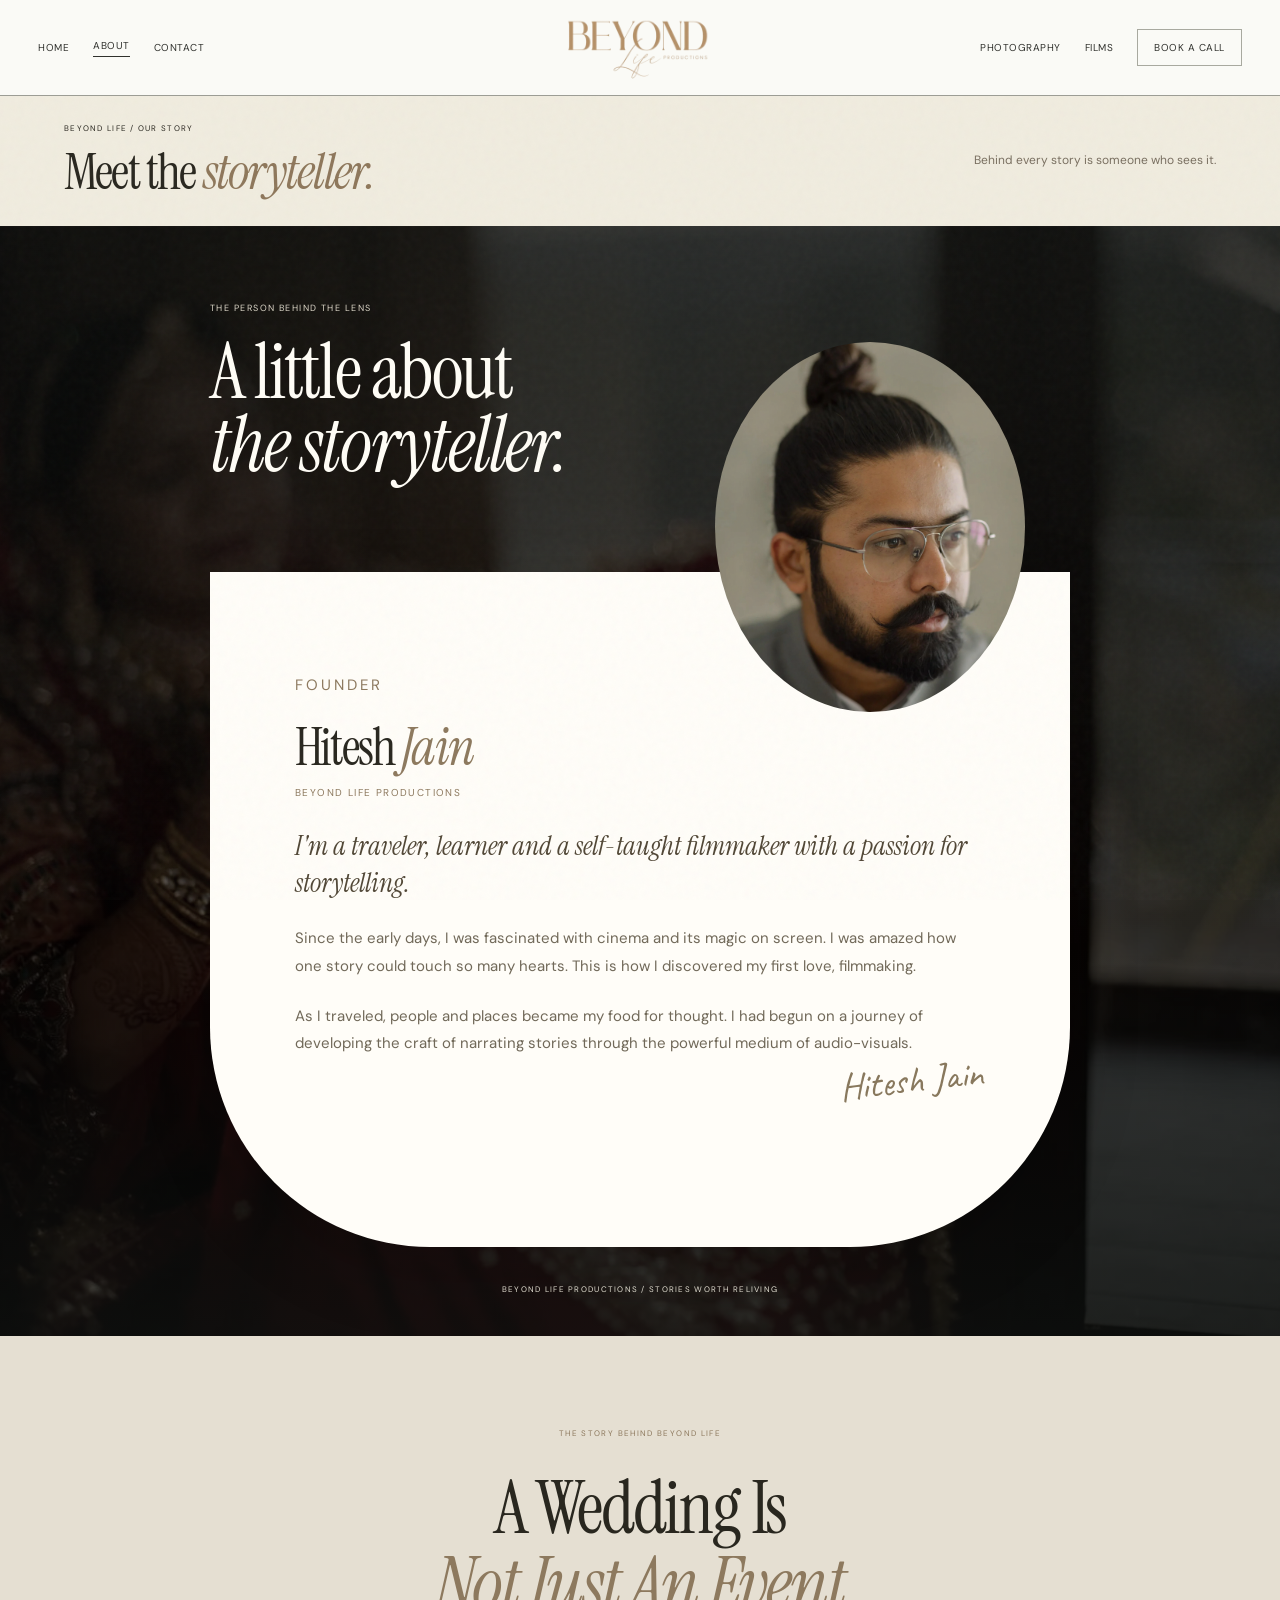
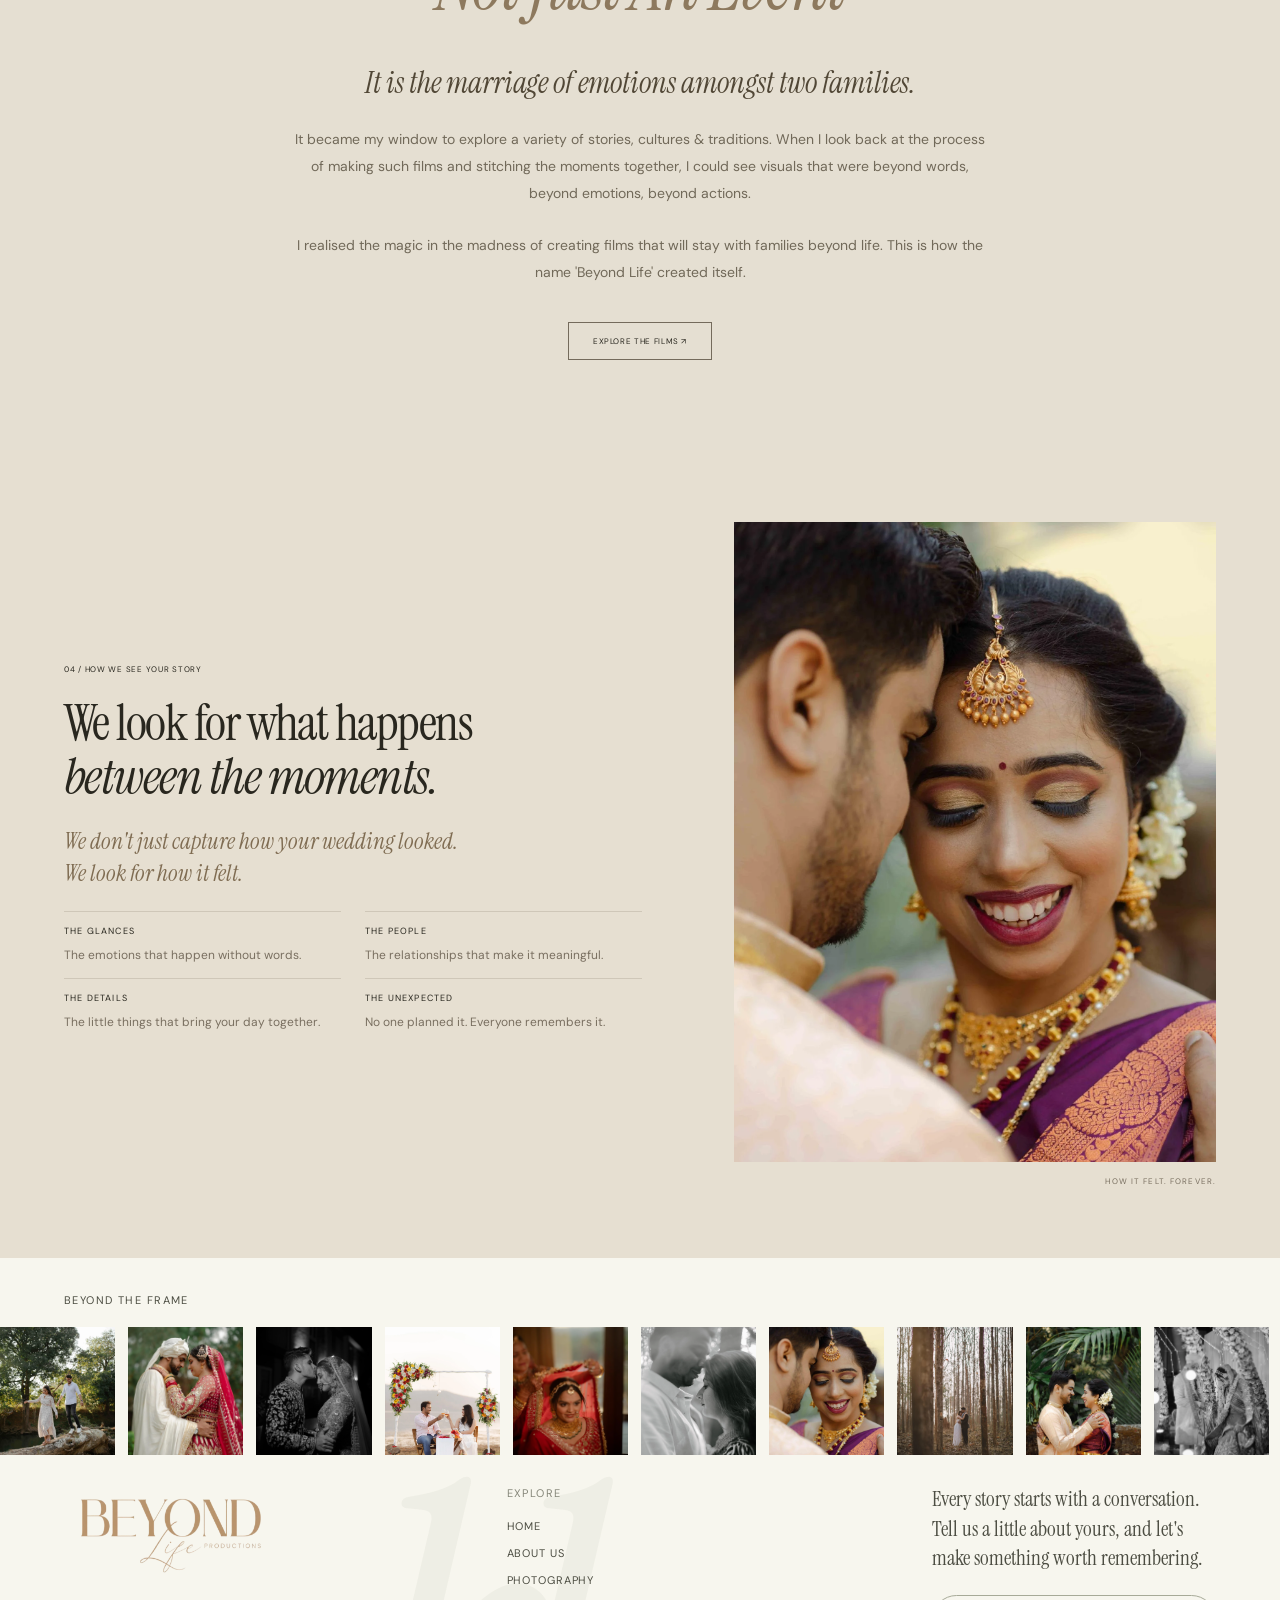
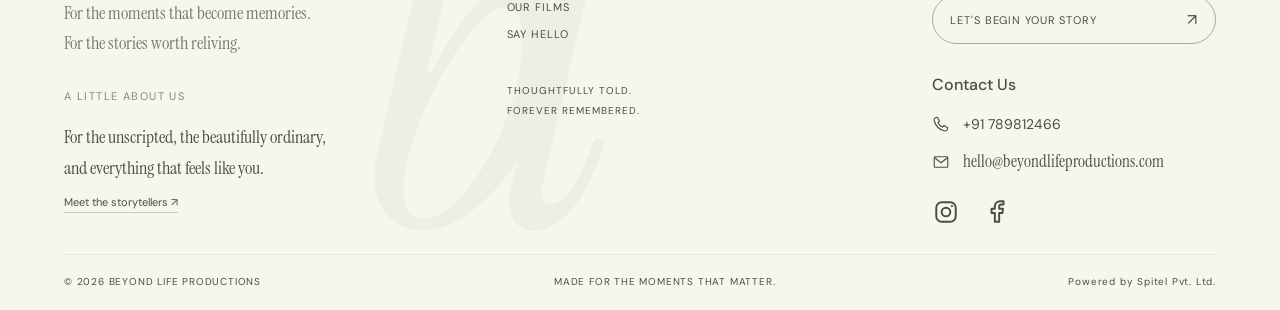
==== commit 0cad3ae5: "ft" ====
--- a/about.html
+++ b/about.html
@@ -3,10 +3,10 @@
 <head>
 <meta charset="UTF-8" /><meta name="viewport" content="width=device-width, initial-scale=1" />
 <meta name="theme-color" content="#f0ecdf" /><meta name="description" content="Beyond Life Productions. Intimate wedding stories, told with intention. Wedding photography and films for stories worth reliving." />
-<title>About Us — Beyond Life</title>
+<title>Beyond Photography</title>
 <link rel="preconnect" href="https://fonts.googleapis.com" /><link rel="preconnect" href="https://fonts.gstatic.com" crossorigin />
 <link href="https://fonts.googleapis.com/css2?family=DM+Sans:wght@400;500;600&family=Instrument+Serif:ital@0;1&family=Caveat:wght@400;500&display=swap" rel="stylesheet" />
 <link rel="icon" href="assets/images/logo.webp" /><link rel="stylesheet" href="styles.css?v=about-restored-1" />
-<link rel="stylesheet" href="header.css?v=1" />
+<link rel="stylesheet" href="header.css?v=3" />
 </head>
-<body class="interior-page" data-page="about.html"><a class="skip-link" href="#main">Skip to content</a><header class="site-header editorial-header" id="header"><nav class="header-links header-links-left" aria-label="Main navigation"><a href="index.html">HOME</a><a href="about.html" aria-current="page">ABOUT</a><a href="contact.html">CONTACT</a></nav><a class="wordmark" href="index.html" aria-label="Beyond Life home"><img class="home-logo" src="assets/images/logo.webp" width="1536" height="650" alt="Beyond Life Productions" /></a><nav class="header-links header-links-right" aria-label="Portfolio navigation"><a href="photography.html">PHOTOGRAPHY</a><a href="films.html">FILMS</a><a class="home-book-call" href="contact.html">BOOK A CALL</a></nav><button class="menu-toggle" id="menuToggle" type="button" aria-expanded="false" aria-controls="mobileMenu">MENU</button></header><div class="menu-panel" id="mobileMenu" inert><nav aria-label="Main navigation"><a href="index.html">Home <span>01</span></a><a href="about.html" aria-current="page">About us <span>02</span></a><a href="photography.html">Photography <span>03</span></a><a href="films.html">Films <span>04</span></a><a href="contact.html">Let's begin <span>05</span></a></nav><p>FOR STORIES WORTH RELIVING.</p></div><main id="main"><section class="interior-heading"><p class="micro">BEYOND LIFE / OUR STORY</p><h1>Meet the <em>storyteller.</em></h1><p>Behind every story is someone who sees it.</p></section><section class="founder-profile founder-letter" id="founder" aria-labelledby="founder-name"><div class="founder-letter-heading"><p class="micro">THE PERSON BEHIND THE LENS</p><p class="founder-letter-title">A little about<br /><em>the storyteller.</em></p></div><div class="founder-letter-card"><figure class="founder-portrait"><img src="assets/images/hitesh-jain.webp" width="1600" height="2400" alt="Hitesh Jain, founder of Beyond Life Productions" loading="lazy" /><figcaption>HITESH JAIN / FOUNDER</figcaption></figure><div class="founder-biography"><p class="micro">FOUNDER</p><h2 id="founder-name">Hitesh <em>Jain</em></h2><p class="founder-company">Beyond Life Productions</p><p class="founder-introduction">I'm a traveler, learner and a self-taught filmmaker with a passion for storytelling.</p><p>Since the early days, I was fascinated with cinema and its magic on screen. I was amazed how one story could touch so many hearts. This is how I discovered my first love, filmmaking.</p><p>As I traveled, people and places became my food for thought. I had begun on a journey of developing the craft of narrating stories through the powerful medium of audio-visuals.</p></div><span class="founder-letter-signature" aria-hidden="true">Hitesh Jain</span></div><p class="founder-letter-footnote">BEYOND LIFE PRODUCTIONS / STORIES WORTH RELIVING</p></section><section class="founder-origin" aria-labelledby="founder-origin-title"><p class="micro">THE STORY BEHIND BEYOND LIFE</p><h2 id="founder-origin-title">A Wedding Is<br /><em>Not Just An Event</em></h2><div><p class="origin-lead">It is the marriage of emotions amongst two families.</p><p>It became my window to explore a variety of stories, cultures &amp; traditions. When I look back at the process of making such films and stitching the moments together, I could see visuals that were beyond words, beyond emotions, beyond actions.</p><p>I realised the magic in the madness of creating films that will stay with families beyond life. This is how the name 'Beyond Life' created itself.</p><a class="outline-button" href="films.html">EXPLORE THE FILMS ↗</a></div></section><section class="story-perspective" id="experience" aria-labelledby="perspective-title"><div id="about" class="perspective-anchor"></div><div class="perspective-copy"><p class="micro">04 / HOW WE SEE YOUR STORY</p><h2 id="perspective-title">We look for what happens<br /><em>between the moments.</em></h2><p class="perspective-statement">We don't just capture how your wedding looked.<br />We look for how it felt.</p><dl><div><dt>THE GLANCES</dt><dd>The emotions that happen without words.</dd></div><div><dt>THE PEOPLE</dt><dd>The relationships that make it meaningful.</dd></div><div><dt>THE DETAILS</dt><dd>The little things that bring your day together.</dd></div><div><dt>THE UNEXPECTED</dt><dd>No one planned it. Everyone remembers it.</dd></div></dl></div><figure><img src="assets/images/homepage-gallery/photo2.webp" alt="A bride smiling as her partner leans close" loading="lazy" /><figcaption>HOW IT FELT. FOREVER.</figcaption></figure></section></main><footer class="reference-footer"><section class="footer-photo-journal" aria-label="Our photo journal"><p class="footer-eyebrow">BEYOND THE FRAME</p><div class="footer-photo-strip"><div class="footer-photo-track"><div class="footer-photo-group"><a href="photography.html" aria-label="Explore wedding photograph 1"><img src="assets/images/homepage-gallery/photo4.webp" alt="" loading="lazy" width="180" height="220" /></a><a href="photography.html" aria-label="Explore wedding photograph 2"><img src="assets/images/homepage-gallery/photo3.webp" alt="" loading="lazy" width="180" height="220" /></a><a href="photography.html" aria-label="Explore wedding photograph 3"><img src="assets/images/homepage-gallery/photo14.webp" alt="" loading="lazy" width="180" height="220" /></a><a href="photography.html" aria-label="Explore wedding photograph 4"><img src="assets/images/homepage-gallery/photo7.webp" alt="" loading="lazy" width="180" height="220" /></a><a href="photography.html" aria-label="Explore wedding photograph 5"><img src="assets/images/homepage-gallery/photo13.webp" alt="" loading="lazy" width="180" height="220" /></a><a href="photography.html" aria-label="Explore wedding photograph 6"><img src="assets/images/homepage-gallery/photo12.webp" alt="" loading="lazy" width="180" height="220" /></a><a href="photography.html" aria-label="Explore wedding photograph 7"><img src="assets/images/homepage-gallery/photo2.webp" alt="" loading="lazy" width="180" height="220" /></a><a href="photography.html" aria-label="Explore wedding photograph 8"><img src="assets/images/homepage-gallery/photo5.webp" alt="" loading="lazy" width="180" height="220" /></a><a href="photography.html" aria-label="Explore wedding photograph 9"><img src="assets/images/homepage-gallery/photo9.webp" alt="" loading="lazy" width="180" height="220" /></a><a href="photography.html" aria-label="Explore wedding photograph 10"><img src="assets/images/homepage-gallery/photo10.webp" alt="" loading="lazy" width="180" height="220" /></a><a href="photography.html" aria-label="Explore wedding photograph 11"><img src="assets/images/homepage-gallery/photo6.webp" alt="" loading="lazy" width="180" height="220" /></a><a href="photography.html" aria-label="Explore wedding photograph 12"><img src="assets/images/homepage-gallery/photo11.webp" alt="" loading="lazy" width="180" height="220" /></a></div><div class="footer-photo-group" aria-hidden="true"><span><img src="assets/images/homepage-gallery/photo4.webp" alt="" loading="lazy" width="180" height="220" /></span><span><img src="assets/images/homepage-gallery/photo3.webp" alt="" loading="lazy" width="180" height="220" /></span><span><img src="assets/images/homepage-gallery/photo14.webp" alt="" loading="lazy" width="180" height="220" /></span><span><img src="assets/images/homepage-gallery/photo7.webp" alt="" loading="lazy" width="180" height="220" /></span><span><img src="assets/images/homepage-gallery/photo13.webp" alt="" loading="lazy" width="180" height="220" /></span><span><img src="assets/images/homepage-gallery/photo12.webp" alt="" loading="lazy" width="180" height="220" /></span><span><img src="assets/images/homepage-gallery/photo2.webp" alt="" loading="lazy" width="180" height="220" /></span><span><img src="assets/images/homepage-gallery/photo5.webp" alt="" loading="lazy" width="180" height="220" /></span><span><img src="assets/images/homepage-gallery/photo9.webp" alt="" loading="lazy" width="180" height="220" /></span><span><img src="assets/images/homepage-gallery/photo10.webp" alt="" loading="lazy" width="180" height="220" /></span><span><img src="assets/images/homepage-gallery/photo6.webp" alt="" loading="lazy" width="180" height="220" /></span><span><img src="assets/images/homepage-gallery/photo11.webp" alt="" loading="lazy" width="180" height="220" /></span></div></div></div></section><div class="footer-editorial"><span class="footer-watermark" aria-hidden="true">bl</span><div class="footer-notes"><div class="footer-logo-block"><a href="index.html" aria-label="Beyond Life Productions home"><img src="assets/images/logo.webp" width="1536" height="650" alt="Beyond Life Productions" loading="lazy" /></a><p>For the moments that become memories.<br />For the stories worth reliving.</p></div><section><h2>A LITTLE ABOUT US</h2><p>For the unscripted, the beautifully ordinary,<br />and everything that feels like you.</p><a href="about.html">Meet the storytellers &#8599;</a></section></div><nav class="footer-directory" aria-label="Footer navigation"><h2>EXPLORE</h2><a href="index.html">HOME</a><a href="about.html">ABOUT US</a><a href="photography.html">PHOTOGRAPHY</a><a href="films.html">OUR FILMS</a><a href="contact.html">SAY HELLO</a><p>THOUGHTFULLY TOLD.<br />FOREVER REMEMBERED.</p></nav><div class="footer-invitation"><p>Every story starts with a conversation.<br />Tell us a little about yours, and let's<br />make something worth remembering.</p><a class="footer-contact-pill" href="contact.html#enquiry">LET'S BEGIN YOUR STORY <span aria-hidden="true">&#8599;</span></a><section class="footer-contact-details" aria-labelledby="footer-contact-title"><h2 id="footer-contact-title">Contact Us</h2><a class="footer-contact-row" href="tel:+91789812466"><svg viewBox="0 0 24 24" fill="none" stroke="currentColor" stroke-width="1.5" aria-hidden="true"><path d="m7 3 3 5-2 2c1 3 3 5 6 6l2-2 5 3c0 3-2 5-5 4C9 19 5 15 3 8 2 5 4 3 7 3Z"/></svg><span>+91 789812466</span></a><a class="footer-contact-row" href="mailto:hello@beyondlifeproductions.com"><svg viewBox="0 0 24 24" fill="none" stroke="currentColor" stroke-width="1.5" aria-hidden="true"><rect x="3" y="5" width="18" height="14" rx="1"/><path d="m3 6 9 7 9-7"/></svg><span>hello@beyondlifeproductions.com</span></a><div class="footer-socials"><a href="https://www.instagram.com/beyondlifeproductions/" target="_blank" rel="noopener noreferrer" aria-label="Beyond Life Productions on Instagram"><svg viewBox="0 0 24 24" fill="none" stroke="currentColor" stroke-width="1.8" aria-hidden="true"><rect x="3" y="3" width="18" height="18" rx="5"/><circle cx="12" cy="12" r="4"/><circle cx="17.5" cy="6.5" r="1" fill="currentColor" stroke="none"/></svg></a><a href="https://www.facebook.com/" target="_blank" rel="noopener noreferrer" aria-label="Facebook ? placeholder link" title="Facebook profile coming soon"><svg viewBox="0 0 24 24" fill="none" stroke="currentColor" stroke-width="1.8" stroke-linejoin="round" aria-hidden="true"><path d="M14 21v-8h3l.5-4H14V7c0-1 .5-2 2-2h2V2h-3c-3 0-5 2-5 5v2H7v4h3v8Z"/></svg></a></div></section></div></div><div class="footer-bottom"><span>&copy; <span id="year"></span> BEYOND LIFE PRODUCTIONS</span><span>MADE FOR THE MOMENTS THAT MATTER.</span><a href="https://spitel.com">Powered by Spitel Pvt. Ltd.</a></div></footer><noscript><style>.cinema-intro{display:none}body.intro-playing{overflow:auto}body.intro-playing .editorial-home{filter:none;transform:none}</style></noscript><script src="script.js?v=about-restored-1"></script></body></html> +<body class="interior-page" data-page="about.html"><a class="skip-link" href="#main">Skip to content</a><header class="site-header editorial-header" id="header"><nav class="header-links header-links-left" aria-label="Main navigation"><a href="index.html">HOME</a><a href="about.html" aria-current="page">ABOUT</a><a href="contact.html">CONTACT</a></nav><a class="wordmark" href="index.html" aria-label="Beyond Life home"><img class="home-logo" src="assets/images/logo.webp" width="1536" height="650" alt="Beyond Life Productions" /></a><nav class="header-links header-links-right" aria-label="Portfolio navigation"><a href="photography.html">PHOTOGRAPHY</a><a href="films.html">FILMS</a><a class="home-book-call" href="tel:+91789812466">BOOK A CALL</a></nav><button class="menu-toggle" id="menuToggle" type="button" aria-expanded="false" aria-controls="mobileMenu">MENU</button></header><div class="menu-panel" id="mobileMenu" inert><nav aria-label="Main navigation"><a href="index.html">Home <span>01</span></a><a href="about.html" aria-current="page">About us <span>02</span></a><a href="photography.html">Photography <span>03</span></a><a href="films.html">Films <span>04</span></a><a href="contact.html">Let's begin <span>05</span></a></nav><p>FOR STORIES WORTH RELIVING.</p></div><main id="main"><section class="interior-heading"><p class="micro">BEYOND LIFE / OUR STORY</p><h1>Meet the <em>storyteller.</em></h1><p>Behind every story is someone who sees it.</p></section><section class="founder-profile founder-letter" id="founder" aria-labelledby="founder-name"><div class="founder-letter-heading"><p class="micro">THE PERSON BEHIND THE LENS</p><p class="founder-letter-title">A little about<br /><em>the storyteller.</em></p></div><div class="founder-letter-card"><figure class="founder-portrait"><img src="assets/images/hitesh-jain.webp" width="1600" height="2400" alt="Hitesh Jain, founder of Beyond Life Productions" loading="lazy" /><figcaption>HITESH JAIN / FOUNDER</figcaption></figure><div class="founder-biography"><p class="micro">FOUNDER</p><h2 id="founder-name">Hitesh <em>Jain</em></h2><p class="founder-company">Beyond Life Productions</p><p class="founder-introduction">I'm a traveler, learner and a self-taught filmmaker with a passion for storytelling.</p><p>Since the early days, I was fascinated with cinema and its magic on screen. I was amazed how one story could touch so many hearts. This is how I discovered my first love, filmmaking.</p><p>As I traveled, people and places became my food for thought. I had begun on a journey of developing the craft of narrating stories through the powerful medium of audio-visuals.</p></div><span class="founder-letter-signature" aria-hidden="true">Hitesh Jain</span></div><p class="founder-letter-footnote">BEYOND LIFE PRODUCTIONS / STORIES WORTH RELIVING</p></section><section class="founder-origin" aria-labelledby="founder-origin-title"><p class="micro">THE STORY BEHIND BEYOND LIFE</p><h2 id="founder-origin-title">A Wedding Is<br /><em>Not Just An Event</em></h2><div><p class="origin-lead">It is the marriage of emotions amongst two families.</p><p>It became my window to explore a variety of stories, cultures &amp; traditions. When I look back at the process of making such films and stitching the moments together, I could see visuals that were beyond words, beyond emotions, beyond actions.</p><p>I realised the magic in the madness of creating films that will stay with families beyond life. This is how the name 'Beyond Life' created itself.</p><a class="outline-button" href="films.html">EXPLORE THE FILMS ↗</a></div></section><section class="story-perspective" id="experience" aria-labelledby="perspective-title"><div id="about" class="perspective-anchor"></div><div class="perspective-copy"><p class="micro">04 / HOW WE SEE YOUR STORY</p><h2 id="perspective-title">We look for what happens<br /><em>between the moments.</em></h2><p class="perspective-statement">We don't just capture how your wedding looked.<br />We look for how it felt.</p><dl><div><dt>THE GLANCES</dt><dd>The emotions that happen without words.</dd></div><div><dt>THE PEOPLE</dt><dd>The relationships that make it meaningful.</dd></div><div><dt>THE DETAILS</dt><dd>The little things that bring your day together.</dd></div><div><dt>THE UNEXPECTED</dt><dd>No one planned it. Everyone remembers it.</dd></div></dl></div><figure><img src="assets/images/homepage-gallery/photo2.webp" alt="A bride smiling as her partner leans close" loading="lazy" /><figcaption>HOW IT FELT. FOREVER.</figcaption></figure></section></main><footer class="reference-footer"><section class="footer-photo-journal" aria-label="Our photo journal"><p class="footer-eyebrow">BEYOND THE FRAME</p><div class="footer-photo-strip"><div class="footer-photo-track"><div class="footer-photo-group"><a href="photography.html" aria-label="Explore wedding photograph 1"><img src="assets/images/homepage-gallery/photo4.webp" alt="" loading="lazy" width="180" height="220" /></a><a href="photography.html" aria-label="Explore wedding photograph 2"><img src="assets/images/homepage-gallery/photo3.webp" alt="" loading="lazy" width="180" height="220" /></a><a href="photography.html" aria-label="Explore wedding photograph 3"><img src="assets/images/homepage-gallery/photo14.webp" alt="" loading="lazy" width="180" height="220" /></a><a href="photography.html" aria-label="Explore wedding photograph 4"><img src="assets/images/homepage-gallery/photo7.webp" alt="" loading="lazy" width="180" height="220" /></a><a href="photography.html" aria-label="Explore wedding photograph 5"><img src="assets/images/homepage-gallery/photo13.webp" alt="" loading="lazy" width="180" height="220" /></a><a href="photography.html" aria-label="Explore wedding photograph 6"><img src="assets/images/homepage-gallery/photo12.webp" alt="" loading="lazy" width="180" height="220" /></a><a href="photography.html" aria-label="Explore wedding photograph 7"><img src="assets/images/homepage-gallery/photo2.webp" alt="" loading="lazy" width="180" height="220" /></a><a href="photography.html" aria-label="Explore wedding photograph 8"><img src="assets/images/homepage-gallery/photo5.webp" alt="" loading="lazy" width="180" height="220" /></a><a href="photography.html" aria-label="Explore wedding photograph 9"><img src="assets/images/homepage-gallery/photo9.webp" alt="" loading="lazy" width="180" height="220" /></a><a href="photography.html" aria-label="Explore wedding photograph 10"><img src="assets/images/homepage-gallery/photo10.webp" alt="" loading="lazy" width="180" height="220" /></a><a href="photography.html" aria-label="Explore wedding photograph 11"><img src="assets/images/homepage-gallery/photo6.webp" alt="" loading="lazy" width="180" height="220" /></a><a href="photography.html" aria-label="Explore wedding photograph 12"><img src="assets/images/homepage-gallery/photo11.webp" alt="" loading="lazy" width="180" height="220" /></a></div><div class="footer-photo-group" aria-hidden="true"><span><img src="assets/images/homepage-gallery/photo4.webp" alt="" loading="lazy" width="180" height="220" /></span><span><img src="assets/images/homepage-gallery/photo3.webp" alt="" loading="lazy" width="180" height="220" /></span><span><img src="assets/images/homepage-gallery/photo14.webp" alt="" loading="lazy" width="180" height="220" /></span><span><img src="assets/images/homepage-gallery/photo7.webp" alt="" loading="lazy" width="180" height="220" /></span><span><img src="assets/images/homepage-gallery/photo13.webp" alt="" loading="lazy" width="180" height="220" /></span><span><img src="assets/images/homepage-gallery/photo12.webp" alt="" loading="lazy" width="180" height="220" /></span><span><img src="assets/images/homepage-gallery/photo2.webp" alt="" loading="lazy" width="180" height="220" /></span><span><img src="assets/images/homepage-gallery/photo5.webp" alt="" loading="lazy" width="180" height="220" /></span><span><img src="assets/images/homepage-gallery/photo9.webp" alt="" loading="lazy" width="180" height="220" /></span><span><img src="assets/images/homepage-gallery/photo10.webp" alt="" loading="lazy" width="180" height="220" /></span><span><img src="assets/images/homepage-gallery/photo6.webp" alt="" loading="lazy" width="180" height="220" /></span><span><img src="assets/images/homepage-gallery/photo11.webp" alt="" loading="lazy" width="180" height="220" /></span></div></div></div></section><div class="footer-editorial"><span class="footer-watermark" aria-hidden="true">bl</span><div class="footer-notes"><div class="footer-logo-block"><a href="index.html" aria-label="Beyond Life Productions home"><img src="assets/images/logo.webp" width="1536" height="650" alt="Beyond Life Productions" loading="lazy" /></a><p>For the moments that become memories.<br />For the stories worth reliving.</p></div><section><h2>A LITTLE ABOUT US</h2><p>For the unscripted, the beautifully ordinary,<br />and everything that feels like you.</p><a href="about.html">Meet the storytellers &#8599;</a></section></div><nav class="footer-directory" aria-label="Footer navigation"><h2>EXPLORE</h2><a href="index.html">HOME</a><a href="about.html">ABOUT US</a><a href="photography.html">PHOTOGRAPHY</a><a href="films.html">OUR FILMS</a><a href="contact.html">SAY HELLO</a><p>THOUGHTFULLY TOLD.<br />FOREVER REMEMBERED.</p></nav><div class="footer-invitation"><p>Every story starts with a conversation.<br />Tell us a little about yours, and let's<br />make something worth remembering.</p><a class="footer-contact-pill" href="contact.html#enquiry">LET'S BEGIN YOUR STORY <span aria-hidden="true">&#8599;</span></a><section class="footer-contact-details" aria-labelledby="footer-contact-title"><h2 id="footer-contact-title">Contact Us</h2><a class="footer-contact-row" href="tel:+91789812466"><svg viewBox="0 0 24 24" fill="none" stroke="currentColor" stroke-width="1.5" aria-hidden="true"><path d="m7 3 3 5-2 2c1 3 3 5 6 6l2-2 5 3c0 3-2 5-5 4C9 19 5 15 3 8 2 5 4 3 7 3Z"/></svg><span>+91 789812466</span></a><a class="footer-contact-row" href="mailto:hello@beyondlifeproductions.com"><svg viewBox="0 0 24 24" fill="none" stroke="currentColor" stroke-width="1.5" aria-hidden="true"><rect x="3" y="5" width="18" height="14" rx="1"/><path d="m3 6 9 7 9-7"/></svg><span>hello@beyondlifeproductions.com</span></a><div class="footer-socials"><a href="https://www.instagram.com/beyondlifeproductions/" target="_blank" rel="noopener noreferrer" aria-label="Beyond Life Productions on Instagram"><svg viewBox="0 0 24 24" fill="none" stroke="currentColor" stroke-width="1.8" aria-hidden="true"><rect x="3" y="3" width="18" height="18" rx="5"/><circle cx="12" cy="12" r="4"/><circle cx="17.5" cy="6.5" r="1" fill="currentColor" stroke="none"/></svg></a><a href="https://www.facebook.com/" target="_blank" rel="noopener noreferrer" aria-label="Facebook ? placeholder link" title="Facebook profile coming soon"><svg viewBox="0 0 24 24" fill="none" stroke="currentColor" stroke-width="1.8" stroke-linejoin="round" aria-hidden="true"><path d="M14 21v-8h3l.5-4H14V7c0-1 .5-2 2-2h2V2h-3c-3 0-5 2-5 5v2H7v4h3v8Z"/></svg></a></div></section></div></div><div class="footer-bottom"><span>&copy; <span id="year"></span> BEYOND LIFE PRODUCTIONS</span><span>MADE FOR THE MOMENTS THAT MATTER.</span><a href="https://spitel.com">Powered by Spitel Pvt. Ltd.</a></div></footer><noscript><style>.cinema-intro{display:none}body.intro-playing{overflow:auto}body.intro-playing .editorial-home{filter:none;transform:none}</style></noscript><script src="script.js?v=about-restored-1"></script></body></html> 
--- a/header.css
+++ b/header.css
@@ -1,9 +1,11 @@
 /* Shared navigation for every page. */
 body .editorial-header.site-header {
-  position:relative;
+  position:sticky;
+  top:0;
+  z-index:60;
   display:grid;
   width:100%;
-  height:132px;
+  height:96px;
   padding:0 3%;
   background:#fafaf6;
   color:#30312d;
@@ -12,7 +14,7 @@
   grid-template-columns:1fr auto 1fr;
 }
 body .editorial-header .home-logo {
-  width:200px;
+  width:170px;
   height:auto;
   filter:none;
   mix-blend-mode:multiply;
@@ -25,16 +27,16 @@
 body .editorial-header .menu-toggle {display:none}
 body.interior-page main {padding-top:0}
 @media(max-width:1000px) {
-  body .editorial-header.site-header {height:110px;padding-inline:3%}
+  body .editorial-header.site-header {height:84px;padding-inline:3%}
   body .editorial-header .home-logo {width:160px}
   body .header-links {gap:13px}
   body .header-links a {font-size:8px}
   body .home-book-call {padding:9px 10px}
 }
 @media(max-width:600px) {
-  body .editorial-header.site-header {height:94px}
-  body .editorial-header .home-logo {width:150px}
+  body .editorial-header.site-header {height:76px}
+  body .editorial-header .home-logo {width:140px}
   body .editorial-header .wordmark {grid-column:2}
   body .header-links {display:none}
-  body .editorial-header .menu-toggle {display:block;position:absolute;top:33px;right:5%;background:transparent;color:inherit;border-color:currentColor;font-size:10px;padding:9px 12px}
+  body .editorial-header .menu-toggle {display:block;position:absolute;top:50%;transform:translateY(-50%);right:5%;background:transparent;color:inherit;border-color:currentColor;font-size:10px;padding:9px 12px}
 }
